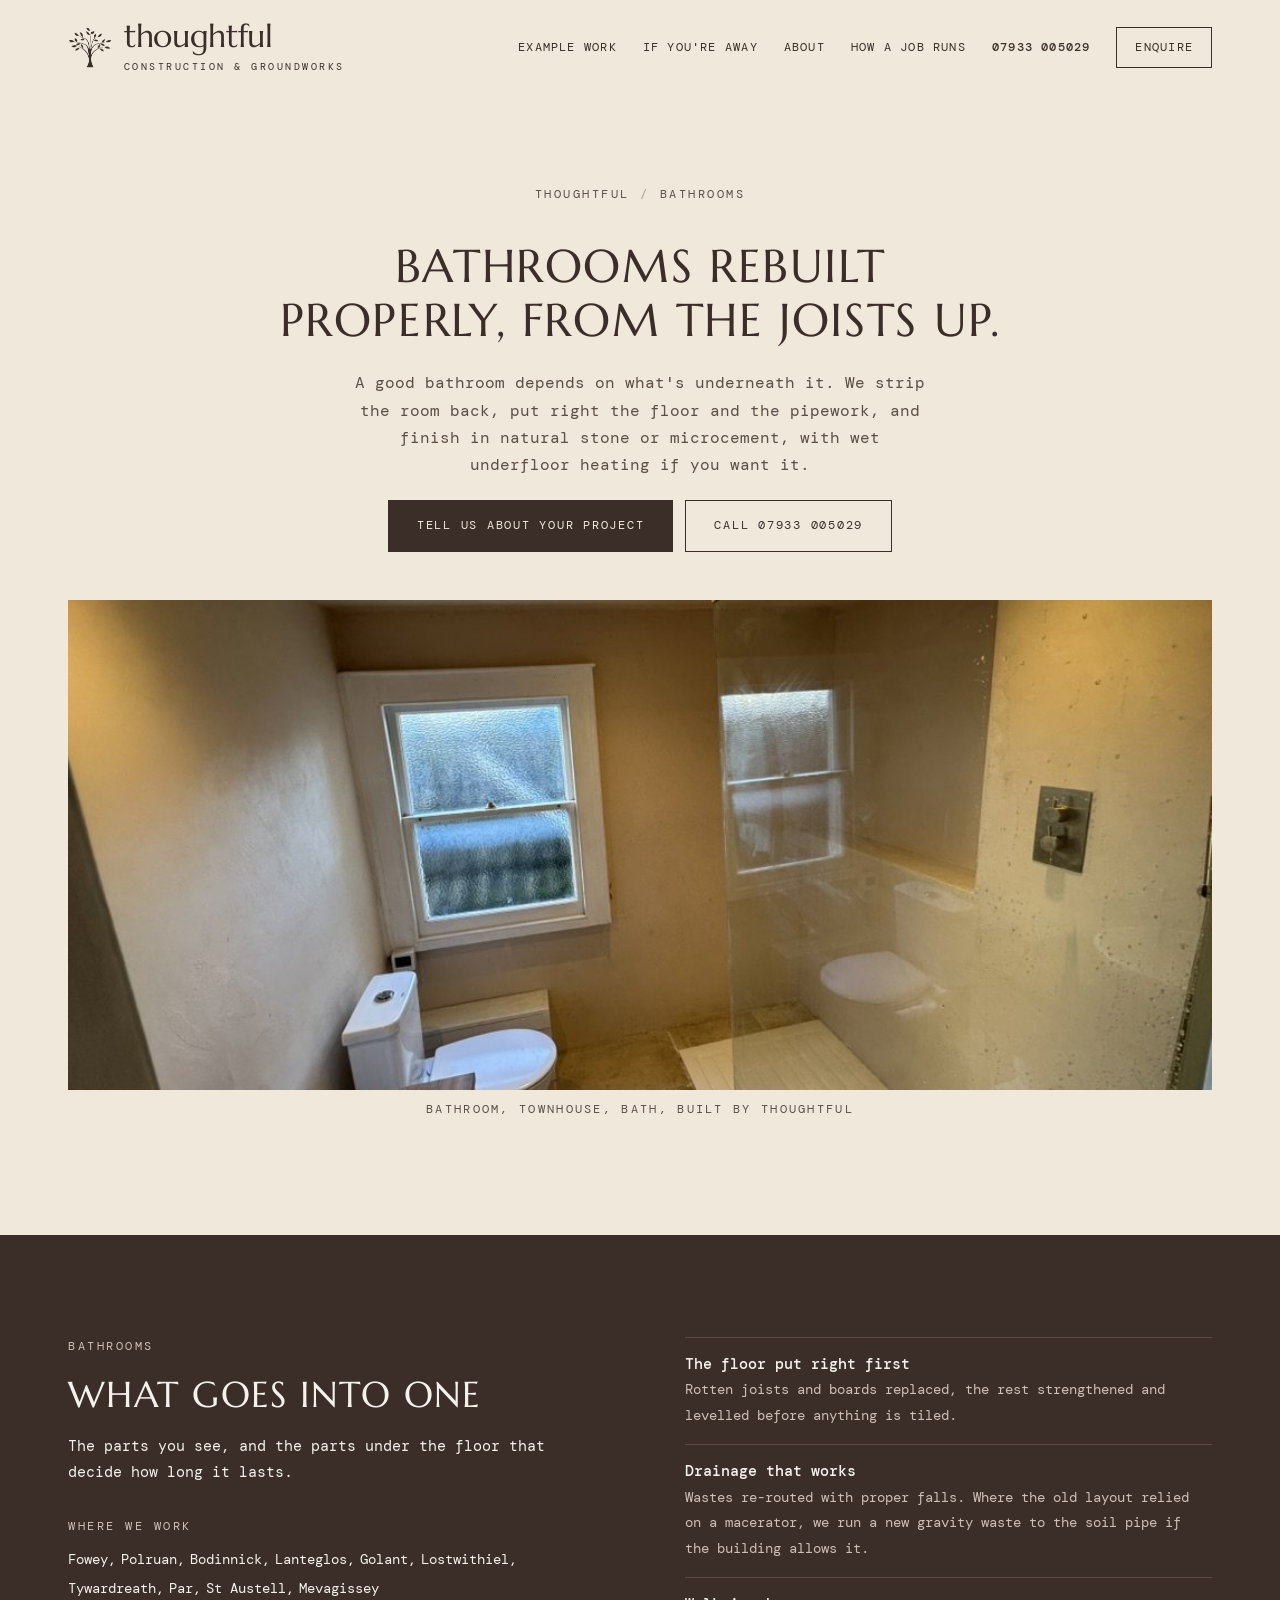
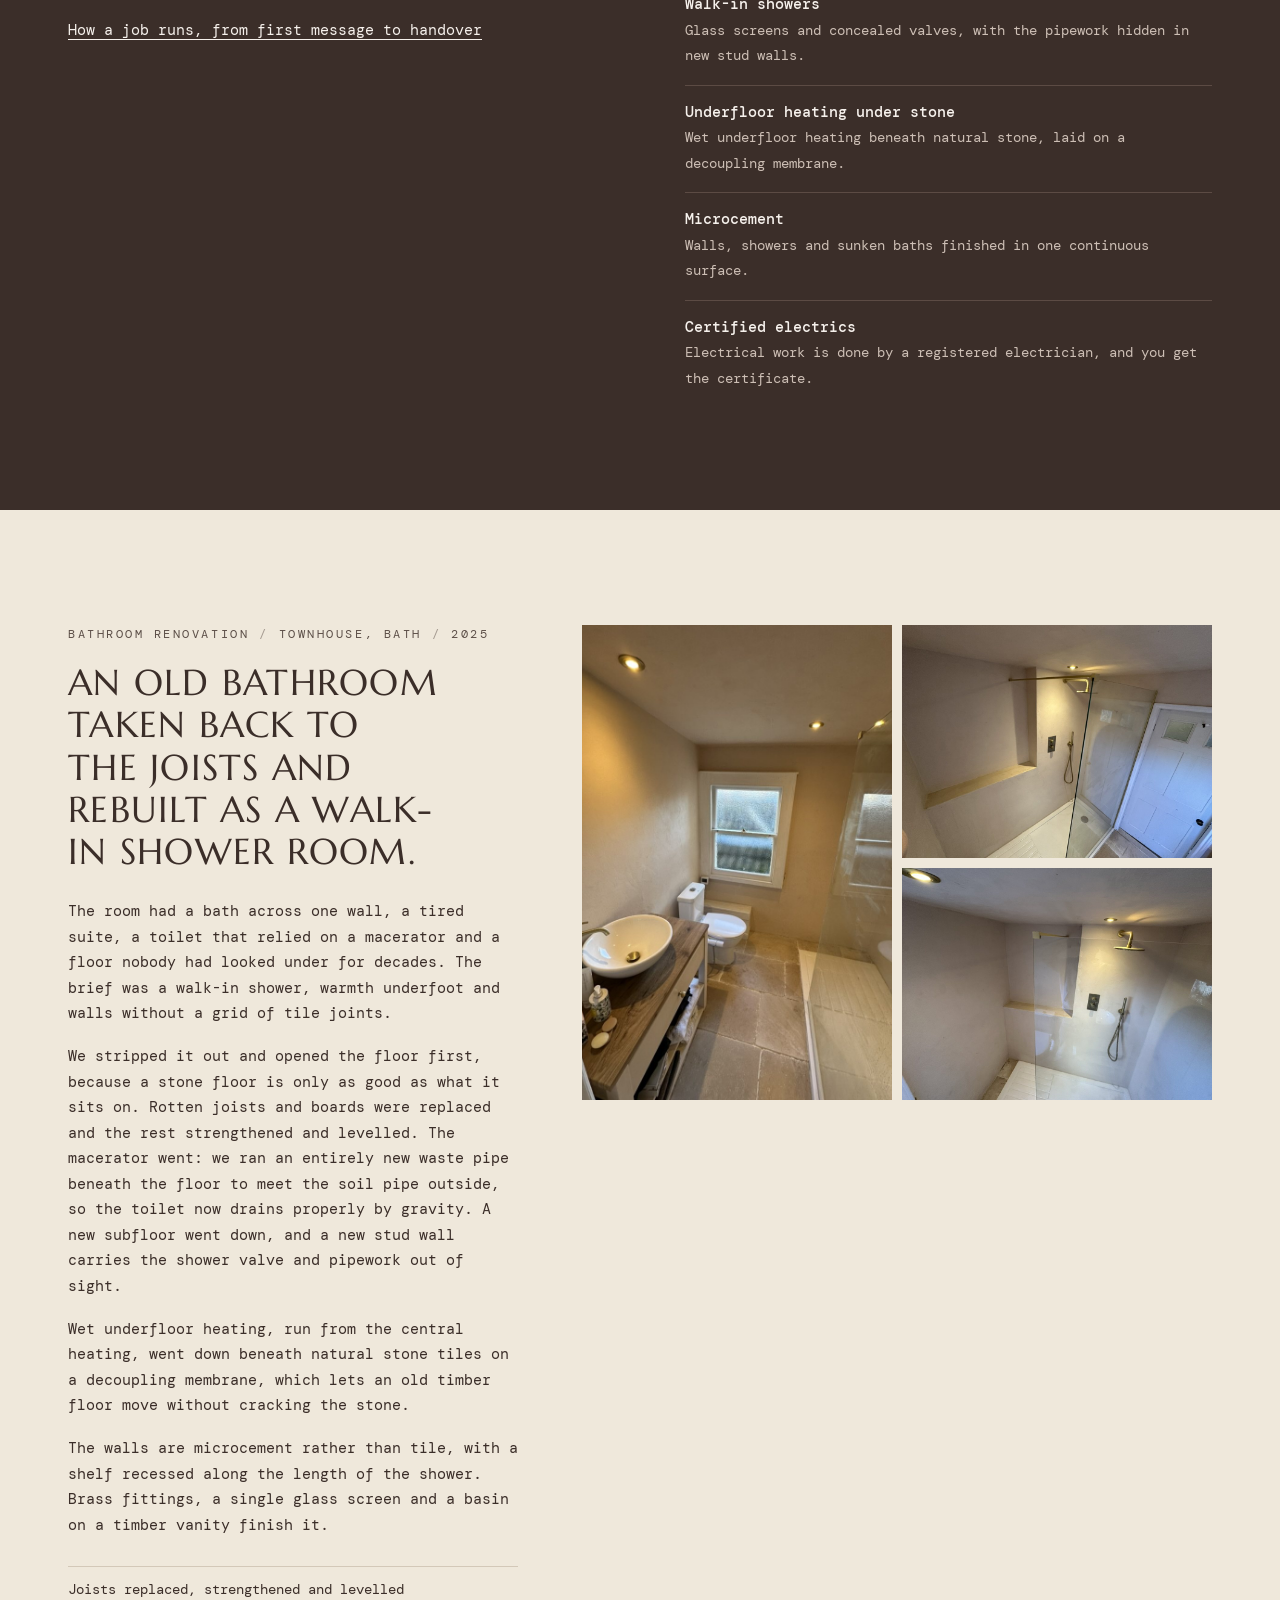
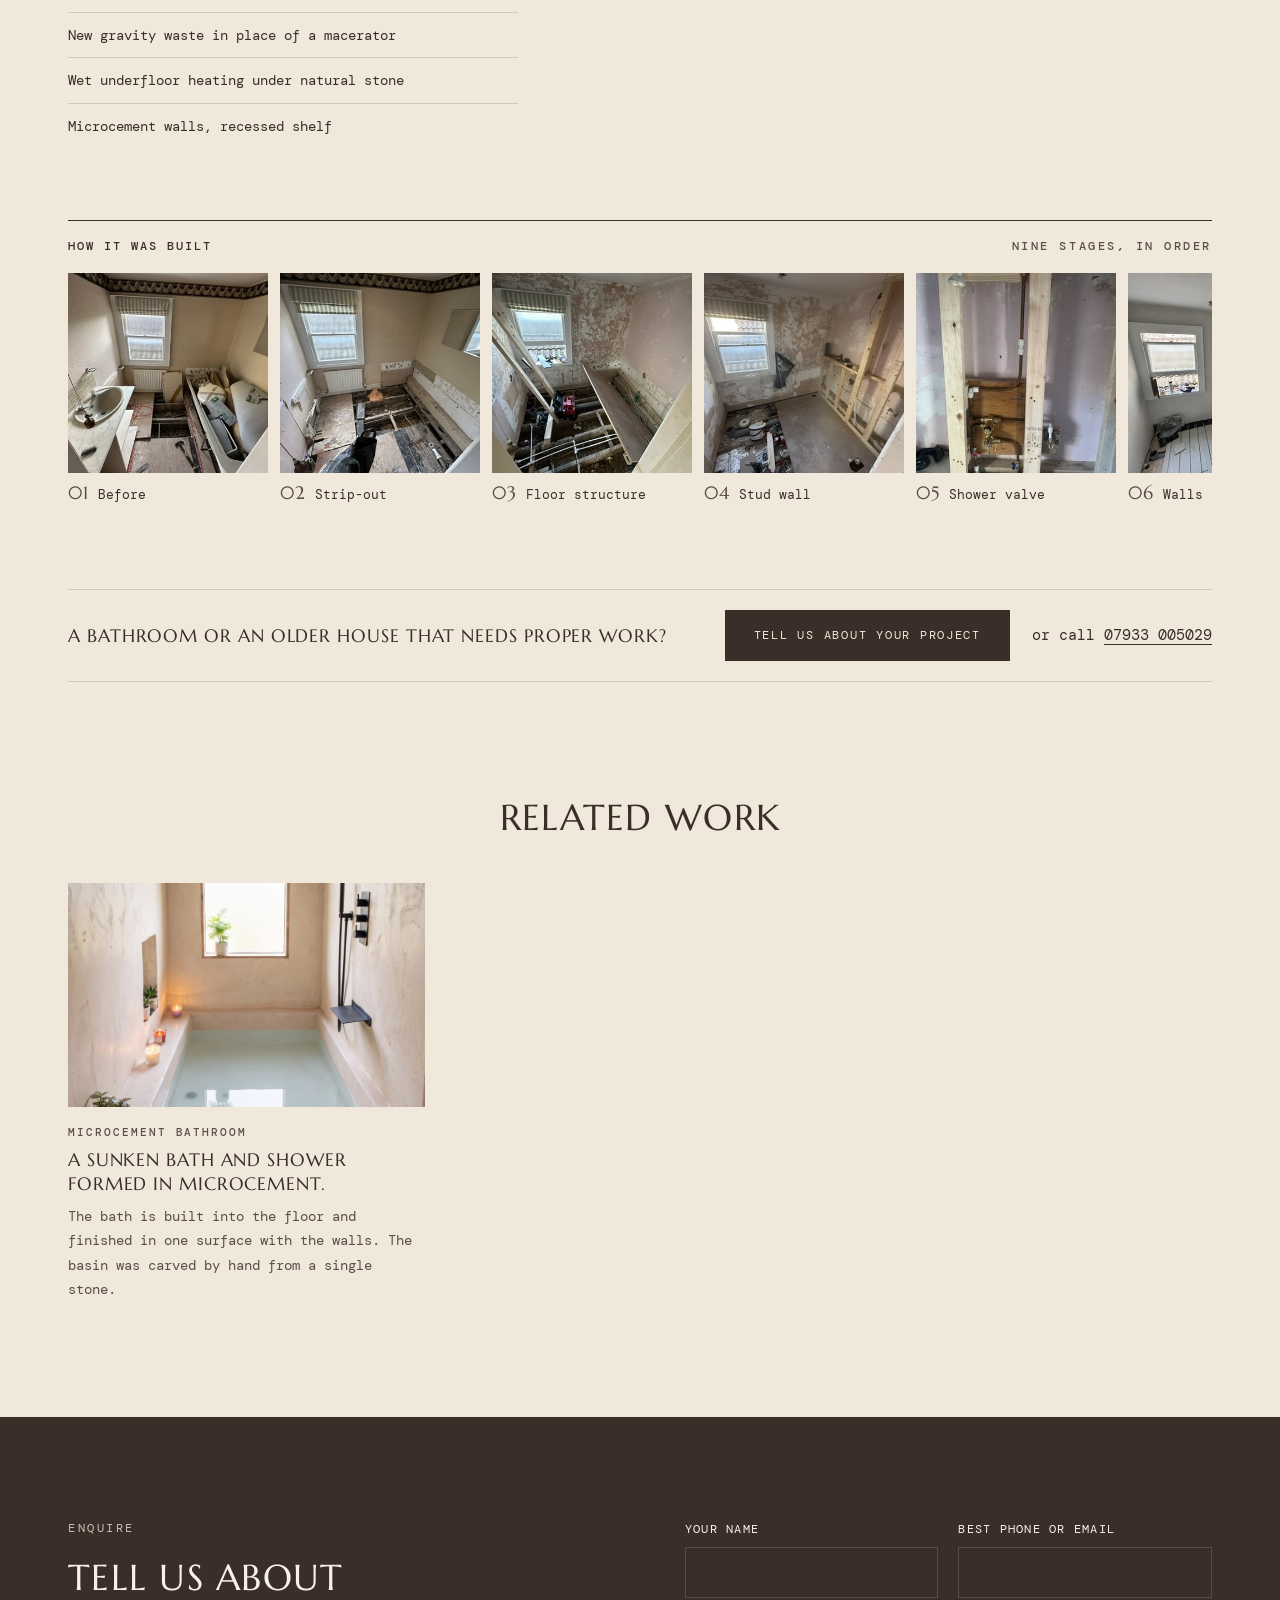
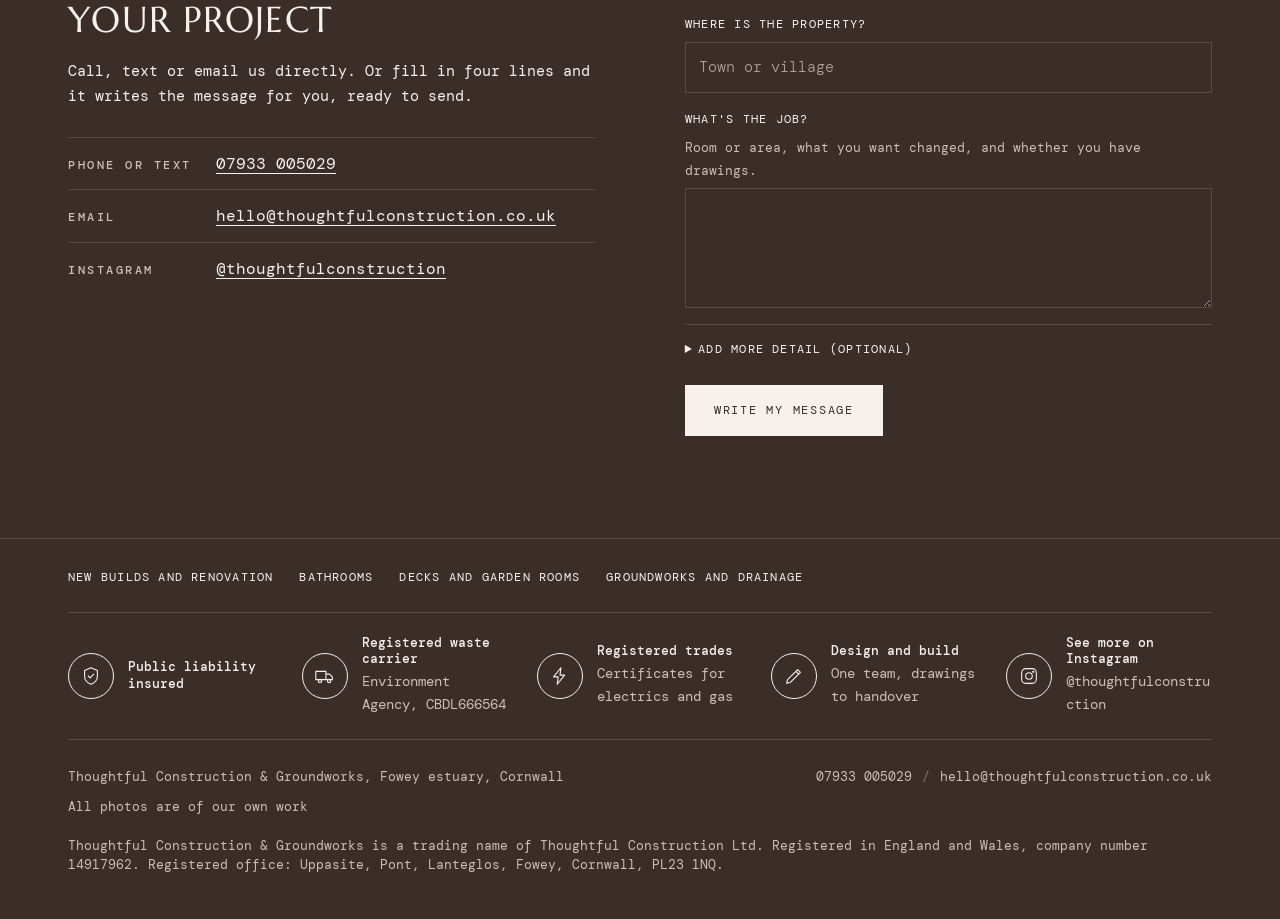
==== bathrooms/index.html @ 452a9dbc "Replace the Treehouse photos that looked half-finished with finished ones Co-Authored-By: Claude Fab" ====
<!doctype html>
<html lang="en-GB">
<head>
<meta charset="utf-8">
<meta name="viewport" content="width=device-width, initial-scale=1">
<title>Bathroom renovation in Fowey and south Cornwall | Thoughtful Construction</title>
<meta name="description" content="Bathrooms rebuilt from the joists up around Fowey: natural stone, microcement, walk-in showers and wet underfloor heating, in older and listed homes.">
<meta property="og:title" content="Bathroom renovation in Fowey and south Cornwall">
<meta property="og:description" content="Bathrooms rebuilt from the joists up around Fowey: natural stone, microcement, walk-in showers and wet underfloor heating, in older and listed homes.">
<meta property="og:image" content="https://thoughtfulconstruction.co.uk/img/bath-22.jpg">
<meta property="og:type" content="website">
<meta property="og:url" content="https://thoughtfulconstruction.co.uk/bathrooms/">
<link rel="canonical" href="https://thoughtfulconstruction.co.uk/bathrooms/">
<link rel="icon" href="/favicon.ico?v=2" sizes="any">
<link rel="icon" type="image/png" href="/favicon.png?v=2">
<link rel="apple-touch-icon" href="/apple-touch-icon.png?v=2">
<link rel="preconnect" href="https://fonts.googleapis.com">
<link rel="preconnect" href="https://fonts.gstatic.com" crossorigin>
<link rel="stylesheet" href="https://fonts.googleapis.com/css2?family=DM+Mono:wght@300;400;500&family=Marcellus&display=swap">
<link rel="stylesheet" href="/style.css">
</head>
<body>
<header class="top">
  <div class="wrap">
    <a class="mark" href="/" aria-label="Thoughtful Construction and Groundworks">
      <span class="tree" aria-hidden="true"></span><span class="rule" aria-hidden="true"></span>
      <span><b>Thoughtful</b><small>Construction &amp; Groundworks</small></span>
    </a>
    <nav aria-label="Sections">
      <a href="/#work">Example work</a><a href="/#away">If you're away</a><a href="/#about">About</a><a href="/#process">How a job runs</a><a class="tel" href="tel:+447933005029">07933 005029</a><a class="go" href="#enquire">Enquire</a>
    </nav>
  </div>
</header>

<main id="top">
<section class="hero">
  <div class="wrap">
    <p class="label crumb"><a href="/">Thoughtful</a><span>Bathrooms</span></p>
    <h1>Bathrooms rebuilt properly, from the joists up.</h1>
    <div class="sub">
      <p class="lede">A good bathroom depends on what's underneath it. We strip the room back, put right the floor and the pipework, and finish in natural stone or microcement, with wet underfloor heating if you want it.</p>
      <div class="actions"><a class="btn" href="#enquire">Tell us about your project</a><a class="btn ghost" href="tel:+447933005029">Call 07933 005029</a></div>
    </div>
    <figure>
      <img src="/img/bath-22.jpg" width="1024" height="768" alt="Finished bathroom in an older townhouse: walk-in shower with glass screen and brass rain head, stone floor, sash window">
      <figcaption>Bathroom, townhouse, Bath, built by Thoughtful</figcaption>
    </figure>
  </div>
</section>

<section class="plain">
  <div class="wrap two">
    <div class="stack">
      <p class="label">Bathrooms</p>
      <h2>What goes into one</h2>
      <p>The parts you see, and the parts under the floor that decide how long it lasts.</p>
      <div class="stack" style="margin-top:14px;gap:.7rem">
        <span class="label">Where we work</span>
        <ul class="places"><li>Fowey</li><li>Polruan</li><li>Bodinnick</li><li>Lanteglos</li><li>Golant</li><li>Lostwithiel</li><li>Tywardreath</li><li>Par</li><li>St Austell</li><li>Mevagissey</li></ul>
      </div>
      <p><a href="/#process">How a job runs, from first message to handover</a></p>
    </div>
    <ul class="ticks">
      <li><b>The floor put right first</b><span>Rotten joists and boards replaced, the rest strengthened and levelled before anything is tiled.</span></li>
      <li><b>Drainage that works</b><span>Wastes re-routed with proper falls. Where the old layout relied on a macerator, we run a new gravity waste to the soil pipe if the building allows it.</span></li>
      <li><b>Walk-in showers</b><span>Glass screens and concealed valves, with the pipework hidden in new stud walls.</span></li>
      <li><b>Underfloor heating under stone</b><span>Wet underfloor heating beneath natural stone, laid on a decoupling membrane.</span></li>
      <li><b>Microcement</b><span>Walls, showers and sunken baths finished in one continuous surface.</span></li>
      <li><b>Certified electrics</b><span>Electrical work is done by a registered electrician, and you get the certificate.</span></li>
    </ul>
  </div>
</section>

<section class="job" id="bathroom">
  <div class="wrap">
    <div class="job-head">
      <div class="stack">
        <div class="meta label"><span>Bathroom renovation</span><span>Townhouse, Bath</span><span>2025</span></div>
        <h2>An old bathroom taken back to the joists and rebuilt as a walk-in shower room.</h2>
        <p>The room had a bath across one wall, a tired suite, a toilet that relied on a macerator and a floor nobody had looked under for decades. The brief was a walk-in shower, warmth underfoot and walls without a grid of tile joints.</p>
        <p>We stripped it out and opened the floor first, because a stone floor is only as good as what it sits on. Rotten joists and boards were replaced and the rest strengthened and levelled. The macerator went: we ran an entirely new waste pipe beneath the floor to meet the soil pipe outside, so the toilet now drains properly by gravity. A new subfloor went down, and a new stud wall carries the shower valve and pipework out of sight.</p>
        <p>Wet underfloor heating, run from the central heating, went down beneath natural stone tiles on a decoupling membrane, which lets an old timber floor move without cracking the stone.</p>
        <p>The walls are microcement rather than tile, with a shelf recessed along the length of the shower. Brass fittings, a single glass screen and a basin on a timber vanity finish it.</p>
        <ul class="facts"><li>Joists replaced, strengthened and levelled</li><li>New gravity waste in place of a macerator</li><li>Wet underfloor heating under natural stone</li><li>Microcement walls, recessed shelf</li></ul>
      </div>
      <div class="shots">
        <figure class="tall"><img loading="lazy" src="/img/bath-17.jpg" width="768" height="1024" alt="Finished bathroom from the door: basin on timber vanity, stone floor, shower beyond"></figure>
        <figure><img loading="lazy" src="/img/bath-24.jpg" width="1024" height="768" alt="Walk-in shower with recessed shelf, glass screen and brass fittings"></figure>
        <figure><img loading="lazy" src="/img/bath-25.jpg" width="1024" height="768" alt="Shower wall with concealed valve, hand shower and rain head"></figure>
      </div>
    </div>
    <div class="seq-title"><h3>How it was built</h3><span class="label">Nine stages, in order</span></div>
    <div class="seq" tabindex="0" aria-label="Bathroom build sequence, scrolls sideways">
      <figure><img loading="lazy" src="/img/bath-01.jpg" width="480" height="360" alt="The bathroom before work, with the old bath and basin"><figcaption><i>01</i>Before</figcaption></figure>
      <figure><img loading="lazy" src="/img/bath-03.jpg" width="480" height="360" alt="Bath removed and floor opened up"><figcaption><i>02</i>Strip-out</figcaption></figure>
      <figure><img loading="lazy" src="/img/bath-04.jpg" width="480" height="360" alt="Floor opened to the joists with pipework exposed"><figcaption><i>03</i>Floor structure</figcaption></figure>
      <figure><img loading="lazy" src="/img/bath-05.jpg" width="480" height="360" alt="New stud wall framed for the shower"><figcaption><i>04</i>Stud wall</figcaption></figure>
      <figure><img loading="lazy" src="/img/bath-07.jpg" width="360" height="480" alt="Concealed shower valve fixed between studs"><figcaption><i>05</i>Shower valve</figcaption></figure>
      <figure><img loading="lazy" src="/img/bath-10.jpg" width="480" height="360" alt="Walls made good and floor prepared"><figcaption><i>06</i>Walls prepared</figcaption></figure>
      <figure><img loading="lazy" src="/img/bath-11.jpg" width="480" height="360" alt="Underfloor heating laid across the floor"><figcaption><i>07</i>Wet underfloor heating</figcaption></figure>
      <figure><img loading="lazy" src="/img/bath-13.jpg" width="360" height="480" alt="Stone tiles being laid on a decoupling membrane"><figcaption><i>08</i>Membrane and stone</figcaption></figure>
      <figure><img loading="lazy" src="/img/bath-15.jpg" width="480" height="360" alt="Stone floor laid"><figcaption><i>09</i>Floor laid</figcaption></figure>
    </div>
    <p class="job-cta"><b>A bathroom or an older house that needs proper work?</b><a class="btn" href="#enquire" data-type="Bathroom">Tell us about your project</a><span>or call <a href="tel:+447933005029">07933 005029</a></span></p>
  </div>
</section>
<section class="small">
  <div class="wrap">
    <h2>Related work</h2>
    <div class="small-grid">
      <article>
        <div class="pair solo"><img loading="lazy" src="/img/tree-35.jpg" width="896" height="1200" alt="Sunken microcement bath in the Treehouse"></div>
        <span class="label">Microcement bathroom</span>
        <h3>A sunken bath and shower formed in microcement.</h3>
        <p>The bath is built into the floor and finished in one surface with the walls. The basin was carved by hand from a single stone.</p>
      </article>
    </div>
  </div>
</section>

<section class="enquire" id="enquire">
  <div class="wrap">
    <div class="two">
      <div class="stack">
        <p class="label">Enquire</p>
        <h2>Tell us about your project</h2>
        <p>Call, text or email us directly. Or fill in four lines and it writes the message for you, ready to send.</p>
        <div class="contact"><div><div class="label">Phone or text</div><span><a href="tel:+447933005029">07933 005029</a></span></div><div><div class="label">Email</div><span><a href="mailto:hello@thoughtfulconstruction.co.uk">hello@thoughtfulconstruction.co.uk</a></span></div><div><div class="label">Instagram</div><span><a href="https://www.instagram.com/thoughtfulconstruction/" rel="noopener">@thoughtfulconstruction</a></span></div></div>
      </div>
      <div>
        <form id="enq" novalidate data-type="Bathroom">
          <label>Your name<input id="f-name" name="name" autocomplete="name" required></label>
          <label>Best phone or email<input id="f-reach" name="reach" autocomplete="email" required></label>
          <label class="full">Where is the property?<input id="f-place" name="place" placeholder="Town or village"></label>
          <label class="full">What's the job?<span class="hint">Room or area, what you want changed, and whether you have drawings.</span><textarea id="f-job" name="job" required></textarea></label>
          <details class="full more" id="f-more"><summary>Add more detail (optional)</summary>
            <div class="grid">
              <label>Kind of work
            <select id="f-type" name="type"><option value="">Choose one</option><option>New build or extension</option><option>Bathroom</option><option>Renovation of several rooms</option><option>Deck or garden room</option><option>Groundworks or drainage</option><option>Kitchen, joinery or furniture</option><option>Something else</option></select></label>
              <label>Rough budget
            <select id="f-budget" name="budget"><option value="">Choose one</option><option>Under £8,000</option><option>£8,000 to £15,000</option><option>£15,000 to £30,000</option><option>£30,000 to £60,000</option><option>Over £60,000</option><option>Not sure yet</option></select></label>
              <label>When would you like it done?<input id="f-when" name="when" placeholder="For example: before Easter"></label>
              <label>Is it listed, or let to guests?
            <select id="f-status" name="status"><option value="">Choose one</option><option>Neither</option><option>Listed building</option><option>Holiday let</option><option>Listed and let</option><option>Not sure</option></select></label>
              <label>Will you be nearby during the work?
            <select id="f-local" name="local"><option value="">Choose one</option><option>Yes, I live there</option><option>Sometimes</option><option>No, someone holds the keys</option></select></label>
              <label class="full">How did you hear about us?<input id="f-source" name="source"></label>
            </div>
          </details>
          <div class="full actions"><button class="btn" type="submit">Write my message</button><span class="err" id="f-err" role="alert" hidden></span></div>
        </form>
        <div class="result" id="result" hidden>
          <span class="label">Your message, ready to send</span>
          <textarea id="f-out" readonly aria-label="Your enquiry message"></textarea>
          <div class="actions"><a class="btn" id="f-mail" href="mailto:hello@thoughtfulconstruction.co.uk">Send by email</a><button class="btn ghost" type="button" id="f-copy">Copy message</button><span id="f-copied" class="label" role="status"></span></div>
          <p id="f-send"></p>
        </div>
      </div>
    </div>
  </div>
</section>
</main>

<footer>
  <div class="wrap"><span class="links"><a href="/new-builds-and-renovation/">New builds and renovation</a><a href="/bathrooms/">Bathrooms</a><a href="/decks-and-garden-rooms/">Decks and garden rooms</a><a href="/groundworks-and-drainage/">Groundworks and drainage</a></span><ul class="seals"><li><i class="ico" aria-hidden="true"><svg viewBox="0 0 24 24"><path d="M12 3l7 3v6c0 4.5-3 7.5-7 9-4-1.5-7-4.5-7-9V6z"/><path d="M9 12l2 2 4-4"/></svg></i><span><b>Public liability insured</b></span></li><li><i class="ico" aria-hidden="true"><svg viewBox="0 0 24 24"><path d="M2 7h11v9H2zM13 10h4l3 3v3h-7"/><circle cx="6.5" cy="17.5" r="1.8"/><circle cx="16.5" cy="17.5" r="1.8"/></svg></i><span><b>Registered waste carrier</b><small>Environment Agency, CBDL666564</small></span></li><li><i class="ico" aria-hidden="true"><svg viewBox="0 0 24 24"><path d="M13 3L5 13h5l-1 8 8-10h-5z"/></svg></i><span><b>Registered trades</b><small>Certificates for electrics and gas</small></span></li><li><i class="ico" aria-hidden="true"><svg viewBox="0 0 24 24"><path d="M4 20l1-4L16 5l3 3L8 19zM14 7l3 3"/></svg></i><span><b>Design and build</b><small>One team, drawings to handover</small></span></li><li><a href="https://www.instagram.com/thoughtfulconstruction/" rel="noopener"><i class="ico" aria-hidden="true"><svg viewBox="0 0 24 24"><rect x="4" y="4" width="16" height="16" rx="4.5"/><circle cx="12" cy="12" r="3.6"/><circle cx="16.6" cy="7.4" r=".6"/></svg></i><span><b>See more on Instagram</b><small>@thoughtfulconstruction</small></span></a></li></ul><span>Thoughtful Construction &amp; Groundworks, Fowey estuary, Cornwall</span><span class="sep"><a href="tel:+447933005029">07933 005029</a><a href="mailto:hello@thoughtfulconstruction.co.uk">hello@thoughtfulconstruction.co.uk</a></span><span>All photos are of our own work</span><span class="legal">Thoughtful Construction &amp; Groundworks is a trading name of Thoughtful Construction Ltd. Registered in England and Wales, company number 14917962. Registered office: Uppasite, Pont, Lanteglos, Fowey, Cornwall, PL23 1NQ.</span></div>
</footer>
<script src="/site.js"></script>
</body>
</html>
---- style.css ----
[hidden]{display:none!important}

/* Calm and centred: a cream page, the logo brown as the one ink, flared capitals for headings, light typewriter text for reading, and the logo tree reused as a pale motif. One light look, no dark variant. */
:root{
  --bg:#EFE8DB;
  --ink:#3B2E29;          /* logo brown */
  --muted:#5C4F48;
  --line:#D3C8B8;
  --panel:#F7F2E9;
  --motif:#F8F3EA;
  --band:#3B2E29;         /* enquiry and footer */
  --on-band:#F6F1EC;
  --on-band-muted:#CDBFB5;
  --band-line:#5C4B44;
  --err:#A3271C;
  --serif:"Marcellus","Times New Roman",Georgia,serif;
  --sans:"DM Mono",ui-monospace,Menlo,Consolas,monospace;
  --gutter:clamp(16px,4vw,48px);
  --max:1240px;
  --tree:url([data-uri]);
}
*{box-sizing:border-box}
html{-webkit-text-size-adjust:100%}
body{background:var(--bg);color:var(--ink);font-family:var(--sans);font-size:17px;line-height:1.55;margin:0}
img{display:block;max-width:100%;height:auto}
a{color:inherit;text-underline-offset:4px;text-decoration-thickness:1px}
a:focus-visible,button:focus-visible,input:focus-visible,select:focus-visible,textarea:focus-visible,summary:focus-visible,.seq:focus-visible{outline:2px solid var(--ink);outline-offset:3px}
h1,h2,h3{font-family:var(--serif);font-weight:400;margin:0;text-wrap:balance}
h1{font-size:clamp(2.1rem,5.2vw,4.4rem);line-height:1.02;letter-spacing:-.025em}
h2{font-size:clamp(1.9rem,3.8vw,3.1rem);line-height:1.04;letter-spacing:-.025em}
h3{font-size:1.45rem;line-height:1.15;letter-spacing:-.015em}
p{margin:0;max-width:62ch}
.wrap{max-width:var(--max);margin-inline:auto;padding-inline:var(--gutter)}
.label{font-family:var(--sans);font-size:.92rem;font-weight:600;line-height:1.4;letter-spacing:0}
.stack{display:flex;flex-direction:column;gap:1.1rem}

/* header */
.top .wrap{display:flex;flex-wrap:wrap;align-items:center;gap:10px 28px;padding-block:20px}
.mark{display:flex;align-items:center;gap:12px;text-decoration:none;margin-right:auto}
.tree{width:44px;height:41px;background:currentColor;flex:none;-webkit-mask:var(--tree) center/contain no-repeat;mask:var(--tree) center/contain no-repeat}
.mark .rule{display:none}
.mark b{font-family:var(--serif);font-weight:400;font-size:1.65rem;line-height:1;display:block}
.mark small{font-size:.74rem;font-weight:500;display:block;margin-top:4px}
.top nav{display:flex;flex-wrap:wrap;align-items:center;gap:6px 26px;font-size:.95rem;font-weight:500}
.top nav a{text-decoration:none;padding-block:6px}
.top nav a:hover{text-decoration:underline}
.top nav a.tel{font-weight:700;white-space:nowrap}
.top nav a.go{border:1px solid currentColor;padding:8px 18px;border-radius:999px}
.top nav a.go:hover{background:var(--ink);color:var(--bg);text-decoration:none}

/* buttons */
.btn{display:inline-block;background:var(--ink);color:var(--bg);font:600 1rem/1.3 var(--sans);padding:15px 26px;border:1px solid var(--ink);text-decoration:none;cursor:pointer;border-radius:999px}
.btn:hover{opacity:.86}
.btn.ghost{background:transparent;color:var(--ink)}
.btn.ghost:hover{background:var(--ink);color:var(--bg);opacity:1}
.actions{display:flex;flex-wrap:wrap;gap:12px;margin-top:8px}

/* hero */
.hero .wrap{padding-block:clamp(36px,7vw,104px) 0}
.hero h1{max-width:20ch}
.hero .crumb{margin-bottom:clamp(18px,3vw,36px)}
.crumb a{text-decoration:none}.crumb a:hover{text-decoration:underline}
.crumb span::before{content:"/";margin:0 10px;opacity:.45}
.hero .rowline{display:grid;grid-template-columns:repeat(3,minmax(0,1fr));gap:8px 32px;margin:clamp(36px,6.5vw,92px) 0 0;padding:16px 0 0;border-top:1px solid var(--ink);list-style:none;font-size:.95rem;font-weight:500}
.hero .sub{display:grid;grid-template-columns:minmax(0,7fr) minmax(0,5fr);gap:20px 48px;align-items:end;margin-top:clamp(36px,6.5vw,92px);padding-top:20px;border-top:1px solid var(--ink)}
.hero .sub .lede{font-size:1.12rem}
.hero .sub .actions{justify-content:flex-end;margin:0}
.hero figure{margin:clamp(28px,4vw,48px) 0 0}
.hero figure img{width:100%;aspect-ratio:21/9;object-fit:cover;object-position:50% 60%;background:var(--panel)}
.hero figure.small img{width:min(100%,560px);aspect-ratio:4/3}
.hero figcaption{margin-top:10px;color:var(--muted);font-weight:500;font-size:.88rem}

/* work index */
section.index{padding-block:clamp(56px,9vw,120px) 0}
.index h2{margin-bottom:14px}
.index ul{margin:0;padding:0;list-style:none}
.index li a{display:grid;grid-template-columns:minmax(0,5fr) minmax(0,3fr) minmax(0,2fr) 132px;gap:6px 24px;align-items:center;padding:18px 0;border-top:1px solid var(--line);text-decoration:none}
.index li:last-child a{border-bottom:1px solid var(--line)}
.index b{font-family:var(--serif);font-weight:400;font-size:clamp(1.5rem,3vw,2.4rem);letter-spacing:-.02em;line-height:1.1}
.index span{font-size:.95rem}
.index img{width:132px;aspect-ratio:4/3;object-fit:cover;background:var(--panel)}
.index a:hover b{text-decoration:underline;text-decoration-thickness:1px;text-underline-offset:6px}

/* plain two-column sections */
section.plain{padding-block:clamp(56px,9vw,120px) 0}
.two{display:grid;grid-template-columns:minmax(0,1fr) minmax(0,1fr);gap:32px clamp(32px,7vw,110px)}
.big{font-family:var(--serif);font-size:clamp(1.4rem,2.5vw,2rem);line-height:1.25;letter-spacing:-.015em;max-width:26ch}
.svc{padding:16px 0 18px;border-top:1px solid var(--line)}
.svc h3{font-family:var(--sans);font-weight:600;font-size:1.02rem;letter-spacing:0;line-height:1.4}
.svc h3 a{text-decoration:none}.svc h3 a:hover{text-decoration:underline}
.svc ul{margin:6px 0 0;padding:0;list-style:none;color:var(--muted);font-size:.95rem}
.svc li{padding:2px 0}
.ticks{margin:0;padding:0;list-style:none}
.ticks li{padding:14px 0 16px;border-top:1px solid var(--line)}
.ticks b{display:block;font-weight:600}
.ticks span{color:var(--muted);font-size:.96rem}
/* Google reviews, copied by hand from the Business Profile */
#reviews h2{margin:1.1rem 0 28px}
.g-box{border:1px solid var(--line);border-radius:12px;background:var(--panel);padding:clamp(16px,2.4vw,28px)}
.g-head{display:flex;align-items:center;gap:14px;flex-wrap:wrap}
.g-mark{width:34px;height:34px;flex:none}
.g-sum{display:flex;flex-direction:column;gap:2px;margin-right:auto;min-width:0}
.g-sum b{font-weight:600;font-size:1.05rem;line-height:1.3}
.g-sum > span{display:flex;align-items:center;gap:8px;flex-wrap:wrap}
.g-score{font-weight:600;font-size:1.25rem;line-height:1}
.g-count{color:var(--muted);font-size:.92rem}
.g-stars{--n:5;display:inline-block;width:5.4em;height:1.08em;flex:none;vertical-align:middle;
  --star:url("data:image/svg+xml,%3Csvg xmlns='http://www.w3.org/2000/svg' viewBox='0 0 24 24'%3E%3Cpath d='M12 17.3l-6.2 3.7 1.6-7L2 9.2l7.2-.6L12 2l2.8 6.6 7.2.6-5.4 4.8 1.6 7z'/%3E%3C/svg%3E");
  background:linear-gradient(90deg,#FBBC04 calc(var(--n)*20%),var(--line) 0);
  -webkit-mask:var(--star) left center/1.08em 1.08em repeat-x;mask:var(--star) left center/1.08em 1.08em repeat-x}
.g-stars[data-stars="4"]{--n:4}.g-stars[data-stars="3"]{--n:3}.g-stars[data-stars="2"]{--n:2}.g-stars[data-stars="1"]{--n:1}
.g-btn{display:inline-block;font:600 .95rem/1.3 var(--sans);padding:10px 18px;border:1px solid var(--line);border-radius:999px;background:var(--bg);color:var(--ink);text-decoration:none;white-space:nowrap}
.g-btn:hover{border-color:var(--ink)}
.g-list{margin:20px 0 0;padding:0;list-style:none;display:grid;grid-template-columns:repeat(auto-fill,minmax(260px,1fr));gap:14px}
.g-card{display:flex;flex-direction:column;gap:10px;min-width:0;padding:18px;border:1px solid var(--line);border-radius:10px;background:var(--bg)}
.g-who{display:grid;grid-template-columns:40px minmax(0,1fr) 20px;gap:0 12px;align-items:center}
.g-av{grid-row:span 2;width:40px;height:40px;border-radius:50%;display:grid;place-items:center;background:var(--ink);color:var(--bg);font-weight:600;font-size:1.05rem}
.g-who b{font-weight:600;line-height:1.3;align-self:end;overflow-wrap:anywhere}
.g-who small{grid-column:2;color:var(--muted);font-size:.86rem;align-self:start}
.g-who .g-mark{grid-column:3;grid-row:1 / span 2;width:20px;height:20px;align-self:start}
.g-card p{margin:0;font-size:.98rem;line-height:1.5}
.g-card a{margin-top:auto;font-size:.9rem;color:var(--muted)}
.g-foot{max-width:none;margin:18px 0 0;color:var(--muted);font-size:.86rem}
.steps{margin:0;padding:0;list-style:none;counter-reset:s}
.steps li{counter-increment:s;display:grid;grid-template-columns:2.8rem minmax(0,1fr);gap:0 10px;padding:14px 0 16px;border-top:1px solid var(--line)}
.steps li::before{content:counter(s);grid-row:span 2;font-family:var(--serif);font-size:1.6rem;line-height:1.1}
.steps b{font-weight:600}
.steps span{grid-column:2;color:var(--muted);font-size:.96rem}
.places{display:flex;flex-wrap:wrap;gap:4px 0;margin:0;padding:0;list-style:none;font-size:.95rem}
.places li:not(:last-child)::after{content:",";margin-right:.35em}

/* project write-ups (service pages) */
section.job{padding-block:clamp(56px,9vw,120px) 0;scroll-margin-top:0}
.job-head{display:grid;grid-template-columns:minmax(0,5fr) minmax(0,7fr);gap:28px clamp(24px,5vw,72px);align-items:start}
.job-head .meta{display:flex;flex-wrap:wrap;gap:2px 0;color:var(--muted)}
.job-head .meta span + span::before{content:"/";margin:0 10px;opacity:.5}
.job-head h2{margin-bottom:8px}
.facts{margin:10px 0 0;padding:0;list-style:none;font-size:.96rem;font-weight:500}
.facts li{padding:10px 0;border-top:1px solid var(--line)}
.shots{display:grid;gap:10px;grid-template-columns:repeat(2,minmax(0,1fr))}
.shots img{width:100%;height:100%;object-fit:cover;aspect-ratio:4/3;background:var(--panel)}
.shots .tall{grid-row:span 2}
.shots .tall img{aspect-ratio:auto}
.shots .wide{grid-column:1/-1}
.shots figure,.seq figure{margin:0;min-width:0}
@media (min-width:861px){.shots{position:sticky;top:20px}}
.seq-title{margin:clamp(40px,6vw,72px) 0 16px;padding-top:16px;border-top:1px solid var(--ink);display:flex;align-items:baseline;justify-content:space-between;gap:6px 16px;flex-wrap:wrap}
.seq-title h3{font-family:var(--sans);font-weight:600;font-size:.95rem;letter-spacing:0}
.seq-title .label{font-weight:500;color:var(--muted)}
.seq{display:grid;grid-auto-flow:column;grid-auto-columns:minmax(200px,1fr);gap:12px;overflow-x:auto;padding-bottom:12px;scrollbar-width:thin;scroll-snap-type:x proximity}
.seq figure{scroll-snap-align:start}
.seq img{width:100%;aspect-ratio:1/1;object-fit:cover;background:var(--panel)}
.seq figcaption{display:flex;gap:10px;align-items:baseline;margin-top:8px;font-size:.92rem;line-height:1.3}
.seq figcaption i{font-family:var(--serif);font-style:normal;font-size:1.15rem;color:var(--muted);flex:none}
.job-cta{max-width:none;margin:clamp(36px,5vw,56px) 0 0;padding:20px 0;border-block:1px solid var(--line);display:flex;flex-wrap:wrap;align-items:center;gap:12px 22px}
.job-cta b{font-family:var(--serif);font-weight:400;font-size:1.45rem;letter-spacing:-.015em;margin-right:auto}

/* smaller work */
section.small{padding-block:clamp(56px,9vw,120px) 0}
.small .wrap > h2{margin-bottom:28px}
.small-grid{display:grid;grid-template-columns:repeat(3,minmax(0,1fr));gap:36px clamp(20px,3vw,36px)}
.small-grid article{display:flex;flex-direction:column;gap:8px;min-width:0}
.small-grid .pair{display:grid;grid-template-columns:repeat(2,minmax(0,1fr));gap:8px;margin-bottom:8px}
.small-grid img{width:100%;aspect-ratio:4/5;object-fit:cover;background:var(--panel)}
.small-grid .pair.wide,.small-grid .pair.solo{grid-template-columns:minmax(0,1fr)}
.small-grid .pair.solo img{aspect-ratio:8/5;object-position:50% 70%}
.small-grid .pair.wide img{aspect-ratio:1400/538}
.small-grid .label{color:var(--muted);font-weight:500;font-size:.88rem}
.small-grid p{color:var(--muted);font-size:.96rem}

/* enquiry and footer share the brown band */
section.enquire{margin-top:clamp(56px,9vw,120px);padding-block:clamp(56px,8vw,104px);background:var(--band);color:var(--on-band);color-scheme:dark;
  --bg:var(--band);--ink:var(--on-band);--muted:var(--on-band-muted);--line:var(--band-line);--err:#F0A097}
form{display:grid;grid-template-columns:repeat(2,minmax(0,1fr));gap:16px 20px}
form .full{grid-column:1/-1}
label{display:flex;flex-direction:column;gap:6px;font-size:.93rem;font-weight:600;min-width:0}
input,select,textarea{font:inherit;font-weight:400;font-size:1rem;color:var(--ink);background:transparent;border:1px solid var(--line);border-radius:4px;padding:12px 13px;width:100%;min-width:0}
input:hover,select:hover,textarea:hover,input:focus,select:focus,textarea:focus{border-color:var(--ink)}
input::placeholder{color:var(--muted);opacity:.8}
textarea{min-height:120px;resize:vertical}
.hint{font-weight:400;color:var(--muted);font-size:.88rem}
.more{border-top:1px solid var(--line);padding-top:14px}
.more summary{cursor:pointer;font-weight:600;font-size:.95rem}
.more .grid{display:grid;grid-template-columns:repeat(2,minmax(0,1fr));gap:16px 20px;margin-top:16px}
.more .grid .full{grid-column:1/-1}
.result{margin-top:22px;border-top:1px solid var(--ink);padding-top:18px;display:flex;flex-direction:column;gap:12px}
.result textarea{min-height:220px;font-size:.95rem;line-height:1.5}
.contact{display:flex;flex-direction:column;margin-top:10px}
.contact > div{display:grid;grid-template-columns:8.5rem minmax(0,1fr);gap:4px 12px;align-items:baseline;padding:12px 0;border-top:1px solid var(--line)}
.contact .label{color:var(--muted);font-weight:500}
.contact span{user-select:all;font-weight:600;font-size:1.05rem;overflow-wrap:anywhere}
.err{color:var(--err);font-size:.92rem;font-weight:500}
footer{padding-block:28px 44px;background:var(--band);color:var(--on-band-muted);font-size:.9rem;border-top:1px solid var(--band-line)}
footer .wrap{display:flex;flex-wrap:wrap;gap:8px 28px;justify-content:space-between}
footer .links{flex-basis:100%;display:flex;flex-wrap:wrap;gap:6px 26px;padding-bottom:16px;color:var(--on-band);font-weight:500}
footer a{text-decoration:none}
footer a:hover{text-decoration:underline}
footer .sep > * + *::before{content:"/";margin:0 10px;opacity:.5}

@media (max-width:860px){
  .top .wrap{padding-block:14px 0}
  .top nav{flex-basis:calc(100% + 2*var(--gutter));margin-inline:calc(-1*var(--gutter));padding:2px var(--gutter) 10px;flex-wrap:nowrap;overflow-x:auto;white-space:nowrap;gap:22px;border-bottom:1px solid var(--line);scrollbar-width:none}
  .top nav::-webkit-scrollbar{display:none}
  .top nav a.go{display:none}
  .hero .rowline,.hero .sub,.two,.job-head,.more .grid,form{grid-template-columns:minmax(0,1fr)}
  .hero .sub .actions{justify-content:flex-start}
  .hero figure:not(.small){margin-inline:calc(-1*var(--gutter))}
  .hero figure:not(.small) img{aspect-ratio:4/3}
  .hero figure:not(.small) figcaption{padding-inline:var(--gutter)}
  .index li a{grid-template-columns:minmax(0,1fr) 96px}
  .index li a b,.index li a span{grid-column:1}
  .index img{width:96px;grid-column:2;grid-row:1/4}
  .small-grid{grid-template-columns:minmax(0,1fr)}
  .small-grid img{aspect-ratio:1/1}
  .small-grid .pair.wide img{aspect-ratio:1400/538}
  .small-grid .pair.solo img{aspect-ratio:4/3}
  .seq{grid-auto-columns:minmax(170px,56vw);margin-right:calc(-1*var(--gutter))}
  .job-cta .btn{width:100%;text-align:center}
  .contact > div{grid-template-columns:minmax(0,1fr)}
}

/* badges and icons */
.sprite{position:absolute}
.ico{flex:none;width:52px;height:52px;border:1.5px solid currentColor;border-radius:50%;display:grid;place-items:center;font-style:normal}
.ico svg{width:26px;height:26px;fill:none;stroke:currentColor;stroke-width:1.5;stroke-linecap:round;stroke-linejoin:round}
.seals{margin:clamp(28px,4vw,48px) 0 0;padding:22px 0;border-block:1px solid var(--line);list-style:none;display:grid;grid-template-columns:repeat(4,minmax(0,1fr));gap:18px 28px}
.seals li{display:flex;align-items:center;gap:14px;min-width:0}
.seals b{display:block;font-weight:600;line-height:1.25}
.seals small{display:block;font-size:.86rem;color:var(--muted);margin-top:2px}
.ticks.icons li{display:grid;grid-template-columns:52px minmax(0,1fr);gap:0 18px;align-items:start;padding-block:16px 18px}
.ticks.icons .ico{grid-row:span 2}
.ticks.icons b{align-self:end}

.aside-img{width:100%;aspect-ratio:4/3;object-fit:cover;object-position:50% 70%;margin-top:14px;background:var(--panel)}
/* intro, services with photographs, gallery */
.intro{display:grid;grid-template-columns:minmax(0,8fr) minmax(0,4fr);gap:24px 48px;align-items:end;margin-bottom:clamp(36px,5vw,64px)}
.intro .big{max-width:34ch}
.intro .actions{justify-content:flex-end;margin:0}
.svcs{display:grid;grid-template-columns:repeat(3,minmax(0,1fr));gap:32px clamp(20px,3vw,36px)}
.svcs .svc{border-top:0;padding:0}
.svc-img{display:block;margin-bottom:16px}
.svc-img img{width:100%;aspect-ratio:3/2;object-fit:cover;background:var(--panel)}
.svcs .svc h3{font-family:var(--serif);font-weight:400;font-size:1.5rem;letter-spacing:-.015em;line-height:1.15;margin-bottom:8px}
.svcs .svc li{padding:7px 0;border-top:1px solid var(--line)}
.plain > .wrap > h2{margin-bottom:28px}
.gallery{display:grid;grid-template-columns:repeat(4,minmax(0,1fr));grid-auto-rows:clamp(170px,21vw,290px);gap:10px}
.gallery img{width:100%;height:100%;object-fit:cover;background:var(--panel)}
.gallery .tall{grid-row:span 2}
.gallery .wide{grid-column:span 2}
.index img{width:176px}
.index li a{grid-template-columns:minmax(0,5fr) minmax(0,3fr) minmax(0,2fr) 176px}
.seals a,.more-link a{display:flex;align-items:center;gap:14px;text-decoration:none;min-width:0}
.seals a:hover b,.more-link a:hover span{text-decoration:underline}
.more-link{max-width:none;margin-top:22px}
footer .seals{grid-template-columns:repeat(auto-fit,minmax(200px,1fr));flex-basis:100%;margin:0 0 18px;border-color:var(--band-line);color:var(--on-band)}
footer .seals small{color:var(--on-band-muted)}
.seals small{overflow-wrap:anywhere}
footer .sep a{white-space:nowrap}
footer .legal{flex-basis:100%;margin-top:10px;font-size:.8rem;line-height:1.5}
@media (max-width:520px){footer .sep{display:flex;flex-direction:column;gap:4px}footer .sep > * + *::before{content:none}}
@media (max-width:1000px){.seals{grid-template-columns:repeat(2,minmax(0,1fr))}}
@media (max-width:860px){
  .intro,.svcs{grid-template-columns:minmax(0,1fr)}
  .intro .actions{justify-content:flex-start}
  .gallery{grid-template-columns:repeat(2,minmax(0,1fr));grid-auto-rows:44vw}
  .index li a{grid-template-columns:minmax(0,1fr) 96px}
  .index img{width:96px}
}
@media (max-width:520px){.seals{grid-template-columns:minmax(0,1fr)}}
@media (prefers-reduced-motion:no-preference){html{scroll-behavior:smooth}}

/* ---------- Theme layer ---------- */
html{color-scheme:light}
body{font-size:15px;font-weight:400;line-height:1.7;overflow-x:clip}
b,strong{font-weight:500}
h1,h2,h3{text-transform:uppercase;letter-spacing:.035em}
h1{font-size:clamp(1.75rem,3.6vw,2.9rem);line-height:1.16}
h2{font-size:clamp(1.5rem,2.8vw,2.25rem);line-height:1.18}
h3{font-size:1.12rem;line-height:1.3;letter-spacing:.05em}
.label{font-size:.72rem;font-weight:400;text-transform:uppercase;letter-spacing:.22em;line-height:1.7}
.big{font-family:var(--sans);font-size:1.02rem;line-height:1.75;letter-spacing:0;max-width:60ch}
.tree{display:block}

/* header */
.mark b{font-size:2rem;text-transform:lowercase;letter-spacing:-.01em}
.mark small{font-size:.6rem;font-weight:400;text-transform:uppercase;letter-spacing:.26em;margin-top:7px}
.top nav{font-size:.76rem;font-weight:400;text-transform:uppercase;letter-spacing:.1em}
.top nav a.tel{font-weight:500}
.top nav a.go{border-radius:0;padding:9px 18px}

/* buttons and line links */
.btn{font:400 .78rem/1.4 var(--sans);text-transform:uppercase;letter-spacing:.14em;border-radius:0;padding:16px 28px}
.line-link{display:inline-flex;align-items:center;gap:14px;font-size:.78rem;font-weight:400;text-transform:uppercase;letter-spacing:.14em;text-decoration:none;margin-top:6px}
.line-link::after{content:"";width:34px;height:1px;background:currentColor;transition:width .3s}
.line-link:hover::after{width:54px}

/* hero, shared */
.hero .wrap{text-align:center;display:flex;flex-direction:column;align-items:center}
.hero h1{max-width:25ch}
.hero .crumb{color:var(--muted)}
.hero .sub{display:flex;flex-direction:column;align-items:center;gap:22px;border-top:0;margin-top:22px;padding-top:0}
.hero .sub .lede{font-size:1rem;max-width:58ch;color:var(--muted)}
.hero .sub .actions{justify-content:center}
.hero figure{width:100%}
.hero figcaption{font-weight:400;font-size:.72rem;text-transform:uppercase;letter-spacing:.2em}
.hero .rowline{display:flex;flex-wrap:wrap;justify-content:center;gap:4px 34px;border-top:0;margin:0;padding:0;font-size:.72rem;font-weight:400;text-transform:uppercase;letter-spacing:.2em;color:var(--muted)}
.seals{width:100%;text-align:left}

/* home hero: the photograph first, header laid over it */
.home .top{position:absolute;inset:0 0 auto 0;z-index:5;color:#F6F1E7}
.home .top nav a.go:hover{background:#F6F1E7;color:#3B2E29}
.home .hero .wrap{max-width:none;padding:0}
.home .hero figure{order:-1;margin:0;position:relative}
.home .hero figure img{aspect-ratio:auto;height:min(88vh,820px);object-position:50% 55%}
.home .hero figure::before{content:"";position:absolute;inset:0;background:linear-gradient(180deg,rgba(35,24,18,.66),rgba(35,24,18,.16) 34%,rgba(35,24,18,.12) 60%,rgba(35,24,18,.5));pointer-events:none}
.home .hero figure .tree{position:absolute;left:50%;bottom:64px;transform:translateX(-50%);width:74px;height:68px;color:#F6F1E7}
.home .hero figcaption{position:absolute;left:0;right:0;bottom:22px;margin:0;color:#F6F1E7;opacity:.85;padding-inline:var(--gutter)}
.home .hero .rowline{order:0;margin-top:clamp(52px,7vw,96px);padding-inline:var(--gutter)}
.home .hero h1{order:1;margin-top:18px;padding-inline:var(--gutter);max-width:calc(25ch + 2*var(--gutter))}
.home .hero .seals{order:2;max-width:var(--max);margin:clamp(44px,6vw,80px) auto 0;width:calc(100% - 2*var(--gutter))}

/* the Treehouse feature: one tall photograph, a smaller one set off against the tree */
section.feature{padding-block:clamp(56px,9vw,120px) 0;overflow:hidden}
.feature .wrap{display:grid;grid-template-columns:minmax(0,1fr) minmax(0,1fr);gap:clamp(20px,4vw,56px)}
.feature .big-img{width:100%;aspect-ratio:4/4.8;object-fit:cover;background:var(--panel)}
.feature .side{position:relative;display:flex;flex-direction:column;justify-content:space-between;gap:36px}
.feature .side > .tree{position:absolute;inset:-4% -14% -8% -6%;width:auto;height:auto;color:var(--motif);z-index:0}
.feature .small-img{position:relative;z-index:1;width:58%;aspect-ratio:4/3.3;object-fit:cover;align-self:flex-end;background:var(--panel)}
.feature .stack{position:relative;z-index:1;max-width:38ch}
.feature .stack p:not(.label){color:var(--muted)}
.feature .label{color:var(--muted)}

/* example work as photograph cards */
.index .wrap{text-align:center}
.index h2{margin-bottom:clamp(24px,3.5vw,44px);color:var(--muted)}
.index ul{display:grid;grid-template-columns:repeat(2,minmax(0,1fr));gap:clamp(16px,3.4vw,48px);max-width:1120px;margin-inline:auto}
.index li a,.index li:last-child a{position:relative;display:flex;flex-direction:column;justify-content:flex-end;align-items:center;gap:4px;aspect-ratio:4/3;padding:0 16px 22px;border:0;overflow:hidden;color:#F6F1E7}
.index li a::before{content:"";position:absolute;inset:0;z-index:1;background:linear-gradient(180deg,rgba(35,24,18,0) 45%,rgba(35,24,18,.8))}
.index img,.index li a img{position:absolute;inset:0;width:100%;height:100%;aspect-ratio:auto;z-index:0;transition:transform .8s}
.index li a:hover img{transform:scale(1.03)}
.index b{position:relative;z-index:2;font-size:clamp(1.15rem,2vw,1.55rem);text-transform:uppercase;letter-spacing:.05em;line-height:1.2}
.index span{position:relative;z-index:2;font-size:.7rem;text-transform:uppercase;letter-spacing:.2em}
.index a:hover b{text-decoration:none}

/* services, gallery, smaller work */
.intro{grid-template-columns:minmax(0,1fr);justify-items:center;text-align:center}
.intro .big{max-width:62ch;color:var(--muted)}
.intro .actions{justify-content:center}
.svcs .svc h3{font-size:1.15rem;letter-spacing:.05em;line-height:1.3}
.svc ul,.svcs .svc li{font-size:.9rem}
.plain > .wrap > h2,.small .wrap > h2{text-align:center;margin-bottom:clamp(24px,3.5vw,44px)}
.small-grid .label{font-size:.68rem;letter-spacing:.18em}
.small-grid p{font-size:.9rem}
.more-link{display:flex;justify-content:center}

/* two-column sections */
.stack > .label{color:var(--muted)}
.ticks b,.steps b,.seals b,.svc h3,.g-sum b{font-weight:500}
.ticks span,.steps span{font-size:.9rem}
.ico{width:46px;height:46px;border-width:1px}
.ico svg{width:22px;height:22px;stroke-width:1.2}
.ticks.icons li{grid-template-columns:46px minmax(0,1fr)}
.steps li::before{font-size:1.5rem}
.places{font-size:.9rem}
#about .stack{position:relative}

/* service pages */
.job-head .meta{font-size:.72rem}
.facts{font-size:.9rem;font-weight:400}
.seq-title h3{font-family:var(--sans);font-weight:500;font-size:.78rem;letter-spacing:.16em}
.seq figcaption{font-size:.84rem}
.job-cta b{font-size:1.15rem;text-transform:uppercase;letter-spacing:.05em}

/* reviews keep a plain face so they read as Google's */
#reviews > .wrap > .label,#reviews > .wrap > h2{text-align:center;max-width:none}
.g-box{border-radius:0;font-family:Arial,Helvetica,sans-serif;font-weight:400;font-size:16px;line-height:1.5}
.g-card{border-radius:0}
.g-btn{font-family:Arial,Helvetica,sans-serif}

/* enquiry and footer */
label{font-size:.78rem;font-weight:400;text-transform:uppercase;letter-spacing:.1em}
input,select,textarea{border-radius:0;font-size:.95rem;font-weight:300;text-transform:none;letter-spacing:0}
.hint{text-transform:none;letter-spacing:0;font-size:.84rem}
.more summary{font-weight:400;font-size:.78rem;text-transform:uppercase;letter-spacing:.1em}
.contact span{font-weight:400;font-size:1rem}
footer{font-size:.82rem}
footer .links{font-size:.76rem;font-weight:400;text-transform:uppercase;letter-spacing:.1em}

@media (max-width:860px){
  .home .top nav{border-bottom:0}
  .home .hero figure{margin-inline:0}
  .home .hero figure img,.home .hero figure:not(.small) img{aspect-ratio:auto;height:min(78vh,640px)}
  .home .hero figure:not(.small) figcaption{padding-inline:var(--gutter)}
  .hero .rowline{flex-direction:column;gap:2px}
  .feature .wrap{grid-template-columns:minmax(0,1fr)}
  .feature .side{gap:28px}
  .index ul{grid-template-columns:minmax(0,1fr)}
  .index li a{grid-template-columns:none}
  .index li a b,.index li a span{grid-column:auto}
  .index img,.index li a img{width:100%;grid-column:auto;grid-row:auto}
}
@media (prefers-reduced-motion:reduce){.index img,.line-link::after{transition:none}}

/* dark bands: the logo brown breaks up the cream so the page is easier on the eye */
section.index,#away,.hero + section.plain{margin-top:clamp(56px,9vw,120px);padding-block:clamp(56px,8vw,104px);background:var(--band);color:var(--on-band);
  --bg:var(--band);--ink:var(--on-band);--muted:var(--on-band-muted);--line:var(--band-line);--panel:#2F2420}
.index h2{color:var(--on-band-muted)}
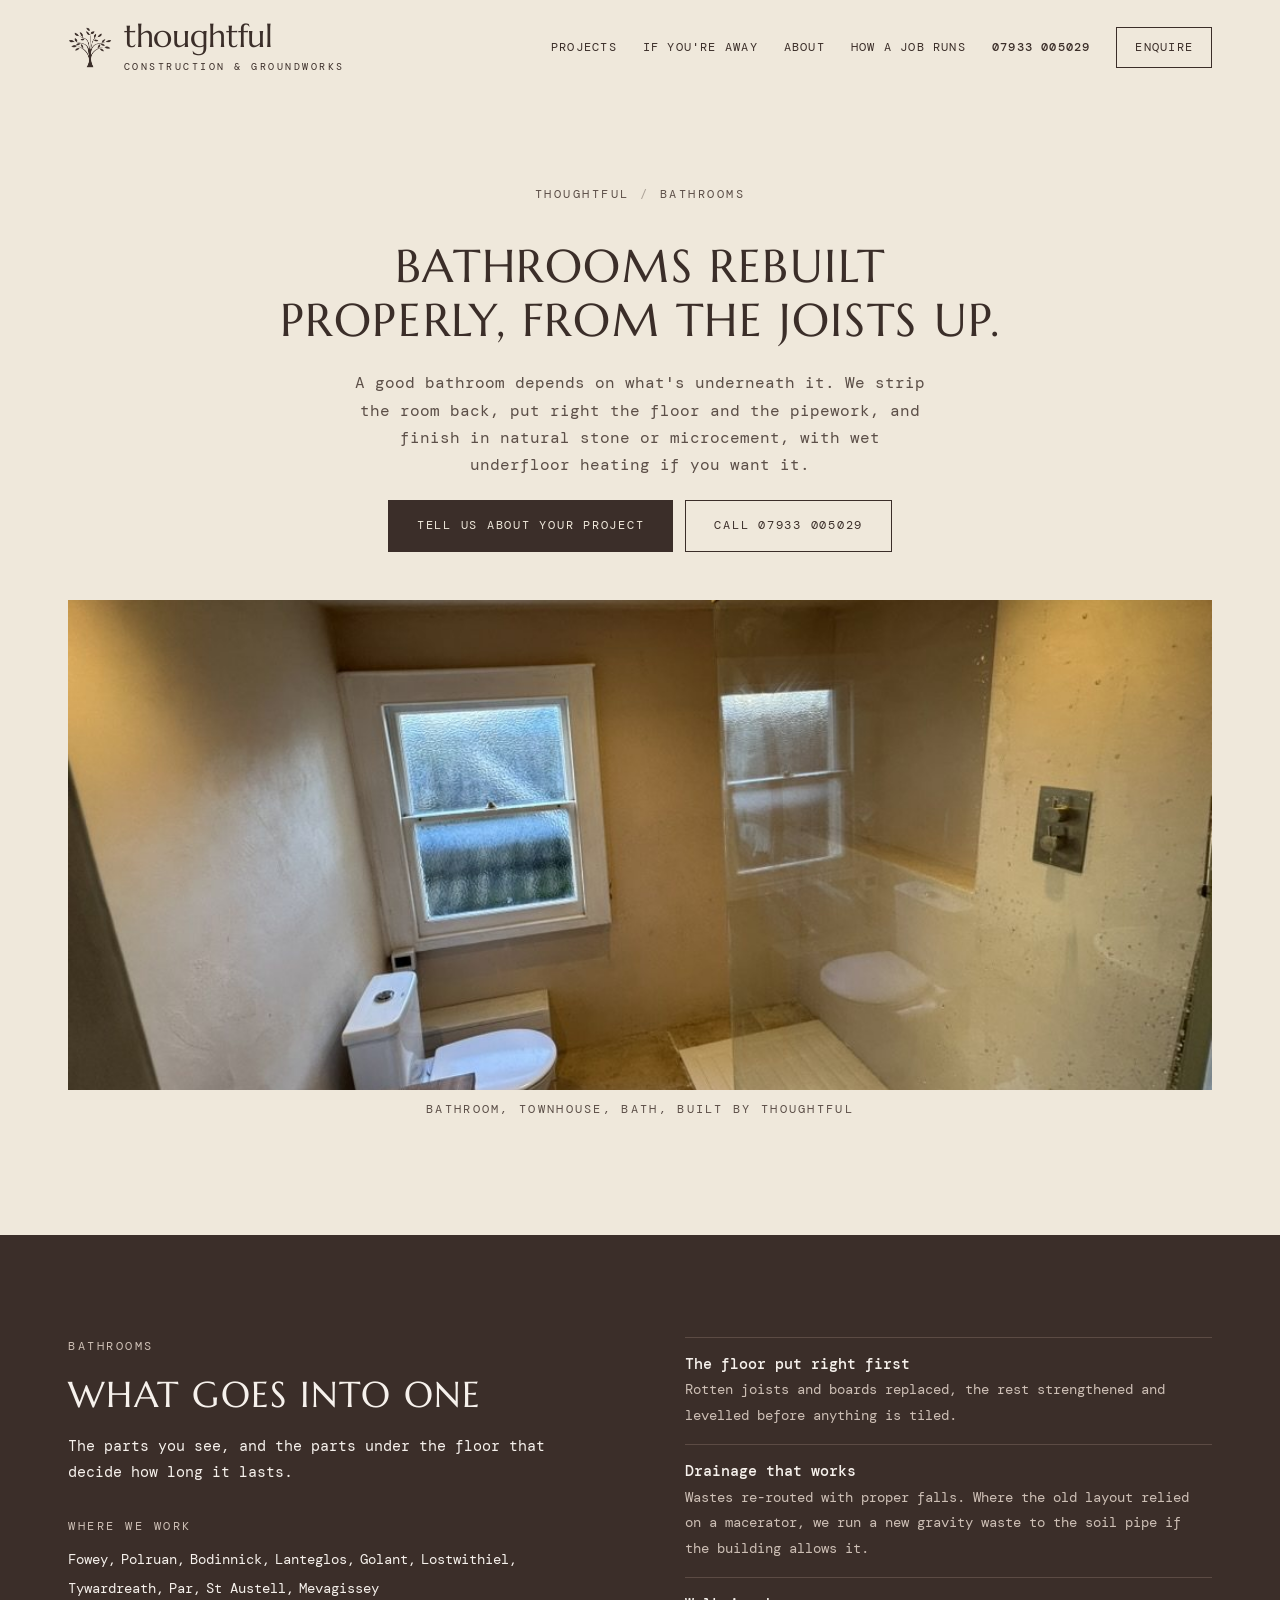
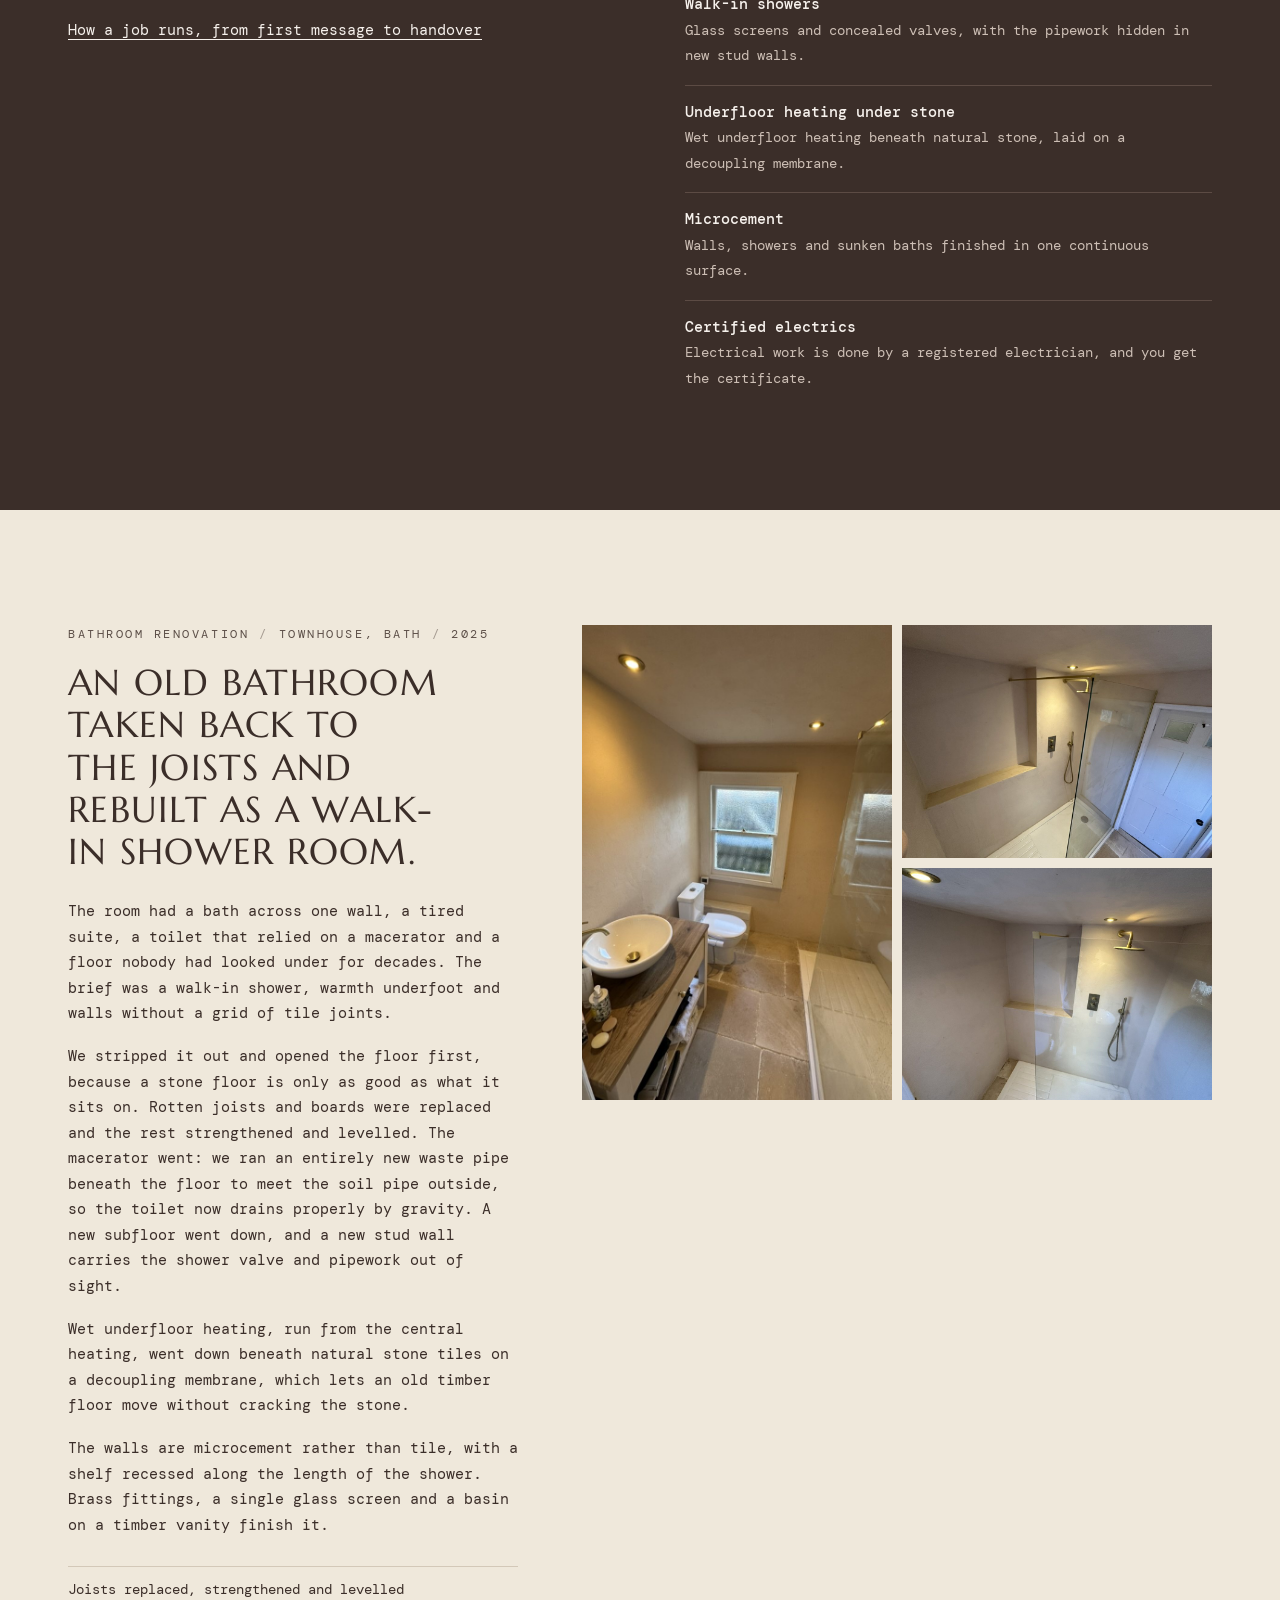
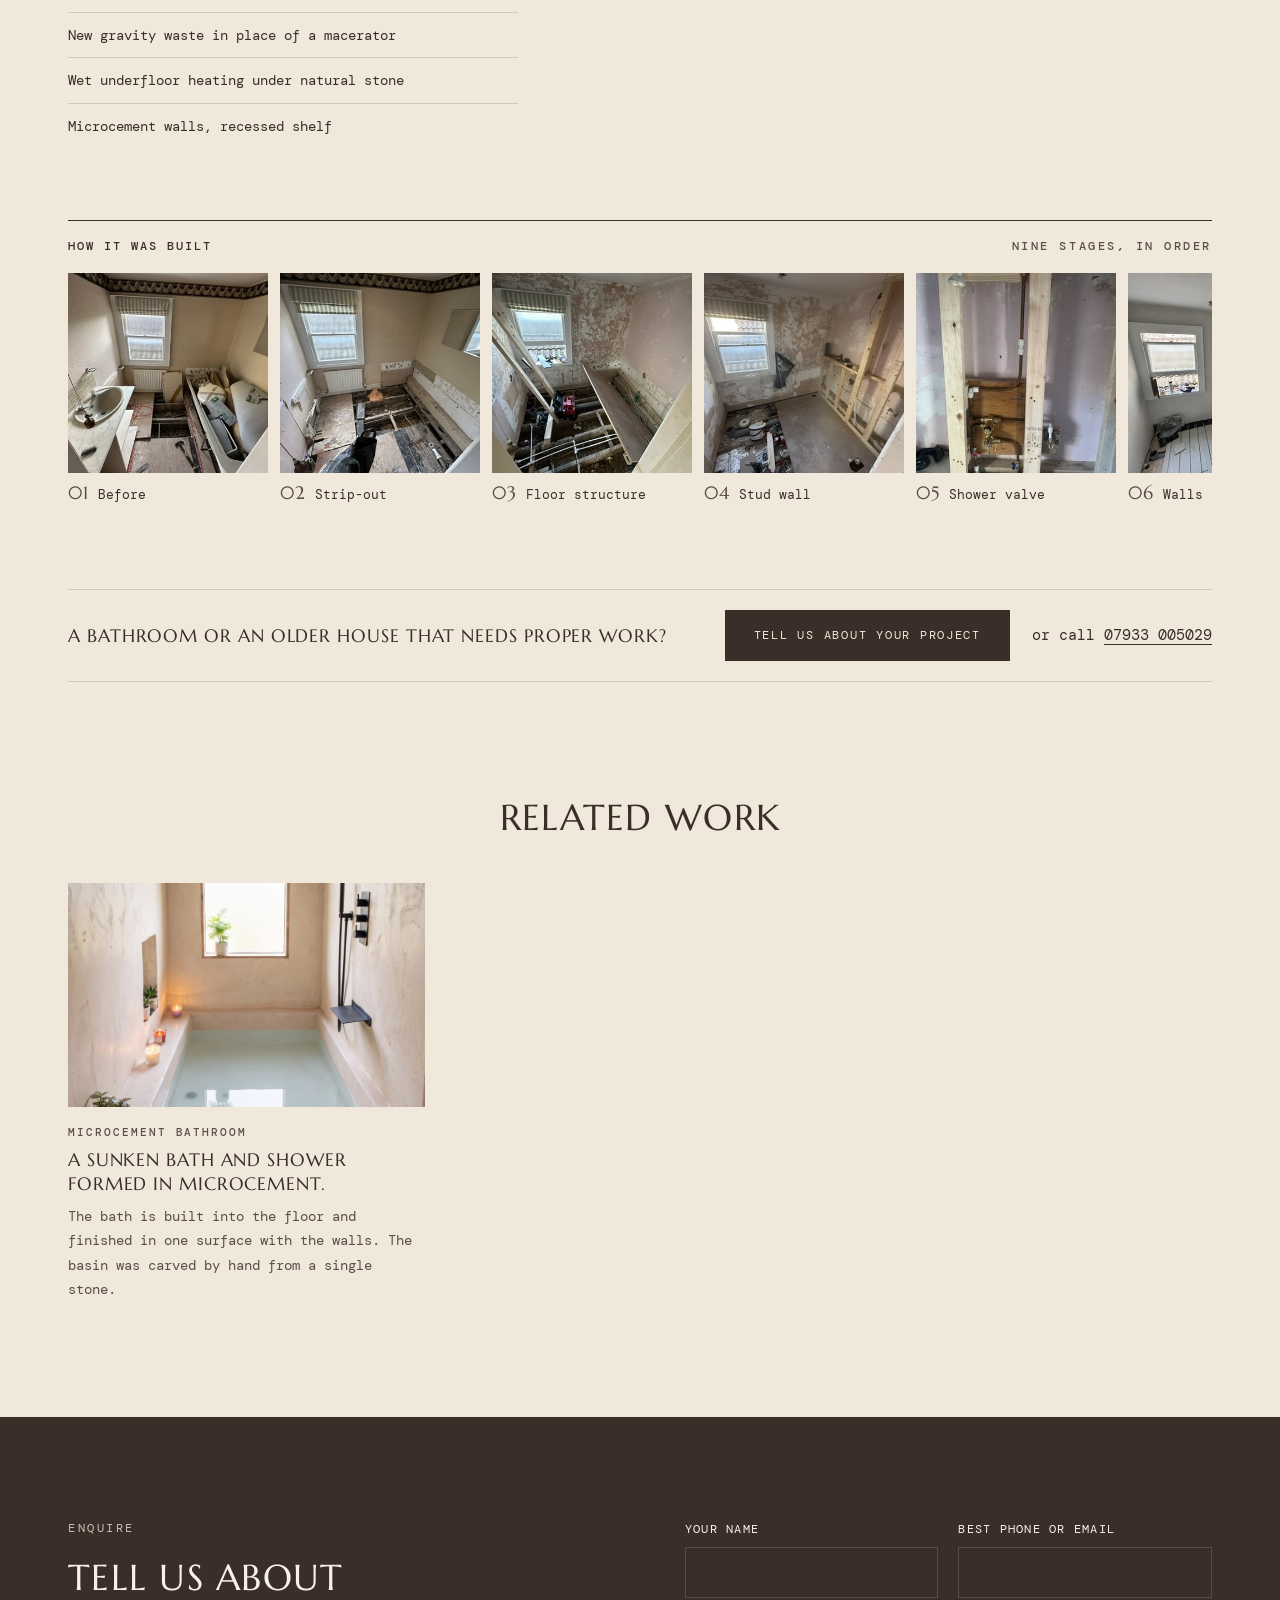
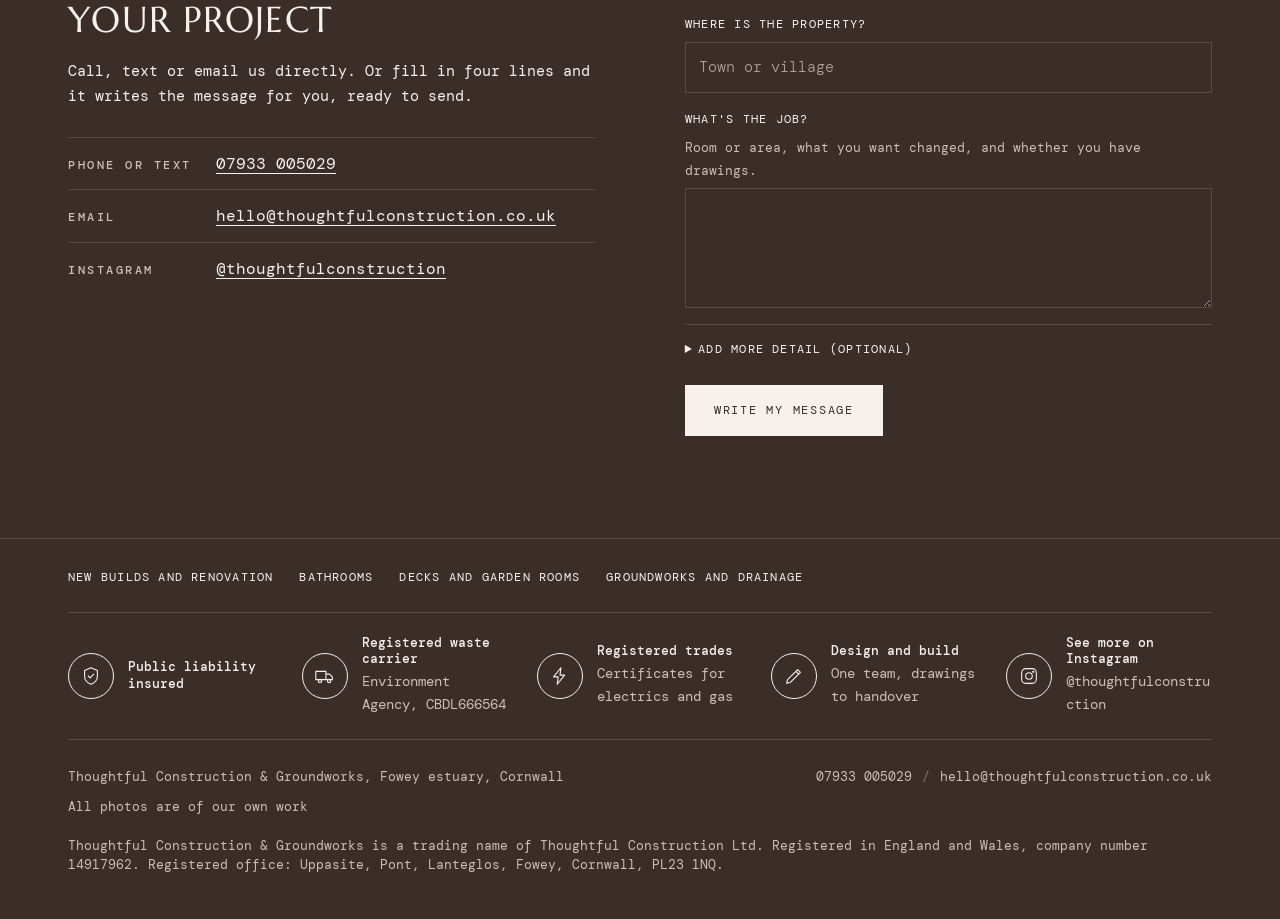
==== commit ca1bf3f4: "Rename Example work to Projects we've worked on, and Projects in the menu Co-Authored-By: Claude Opu" ====
--- a/bathrooms/index.html
+++ b/bathrooms/index.html
@@ -27,7 +27,7 @@
       <span><b>Thoughtful</b><small>Construction &amp; Groundworks</small></span>
     </a>
     <nav aria-label="Sections">
-      <a href="/#work">Example work</a><a href="/#away">If you're away</a><a href="/#about">About</a><a href="/#process">How a job runs</a><a class="tel" href="tel:+447933005029">07933 005029</a><a class="go" href="#enquire">Enquire</a>
+      <a href="/#work">Projects</a><a href="/#away">If you're away</a><a href="/#about">About</a><a href="/#process">How a job runs</a><a class="tel" href="tel:+447933005029">07933 005029</a><a class="go" href="#enquire">Enquire</a>
     </nav>
   </div>
 </header>
--- a/style.css
+++ b/style.css
@@ -324,8 +324,8 @@
 .feature .wrap{display:grid;grid-template-columns:minmax(0,1fr) minmax(0,1fr);gap:clamp(20px,4vw,56px)}
 .feature .big-img{width:100%;aspect-ratio:4/4.8;object-fit:cover;background:var(--panel)}
 .feature .side{position:relative;display:flex;flex-direction:column;justify-content:space-between;gap:36px}
-.feature .side > .tree{position:absolute;inset:-4% -14% -8% -6%;width:auto;height:auto;color:var(--motif);z-index:0}
-.feature .small-img{position:relative;z-index:1;width:58%;aspect-ratio:4/3.3;object-fit:cover;align-self:flex-end;background:var(--panel)}
+.feature .side > .tree{position:absolute;inset:-6% -22% -10% 30%;width:auto;height:auto;color:var(--motif);z-index:0}
+.feature .small-img{position:relative;z-index:1;width:82%;aspect-ratio:4/3;object-fit:cover;object-position:50% 60%;align-self:flex-start;margin-top:clamp(28px,5vw,72px);background:var(--panel)}
 .feature .stack{position:relative;z-index:1;max-width:38ch}
 .feature .stack p:not(.label){color:var(--muted)}
 .feature .label{color:var(--muted)}
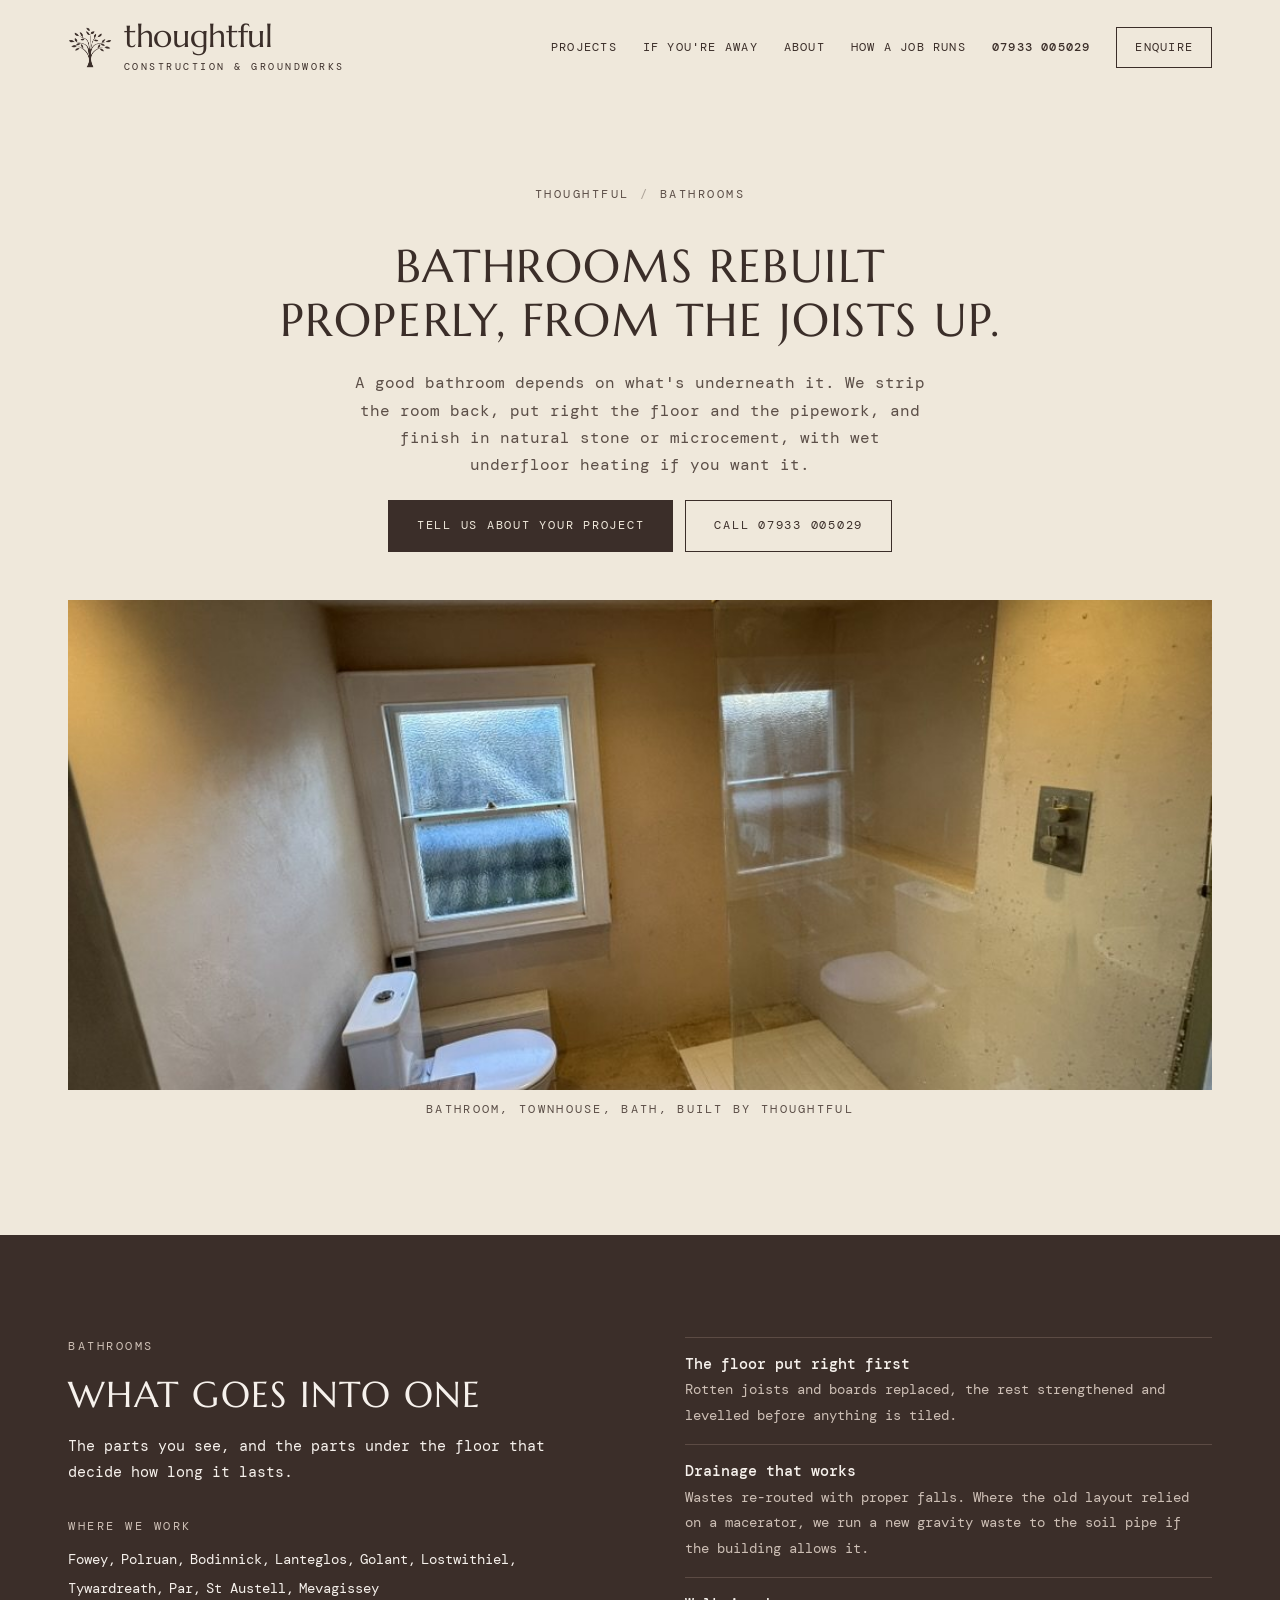
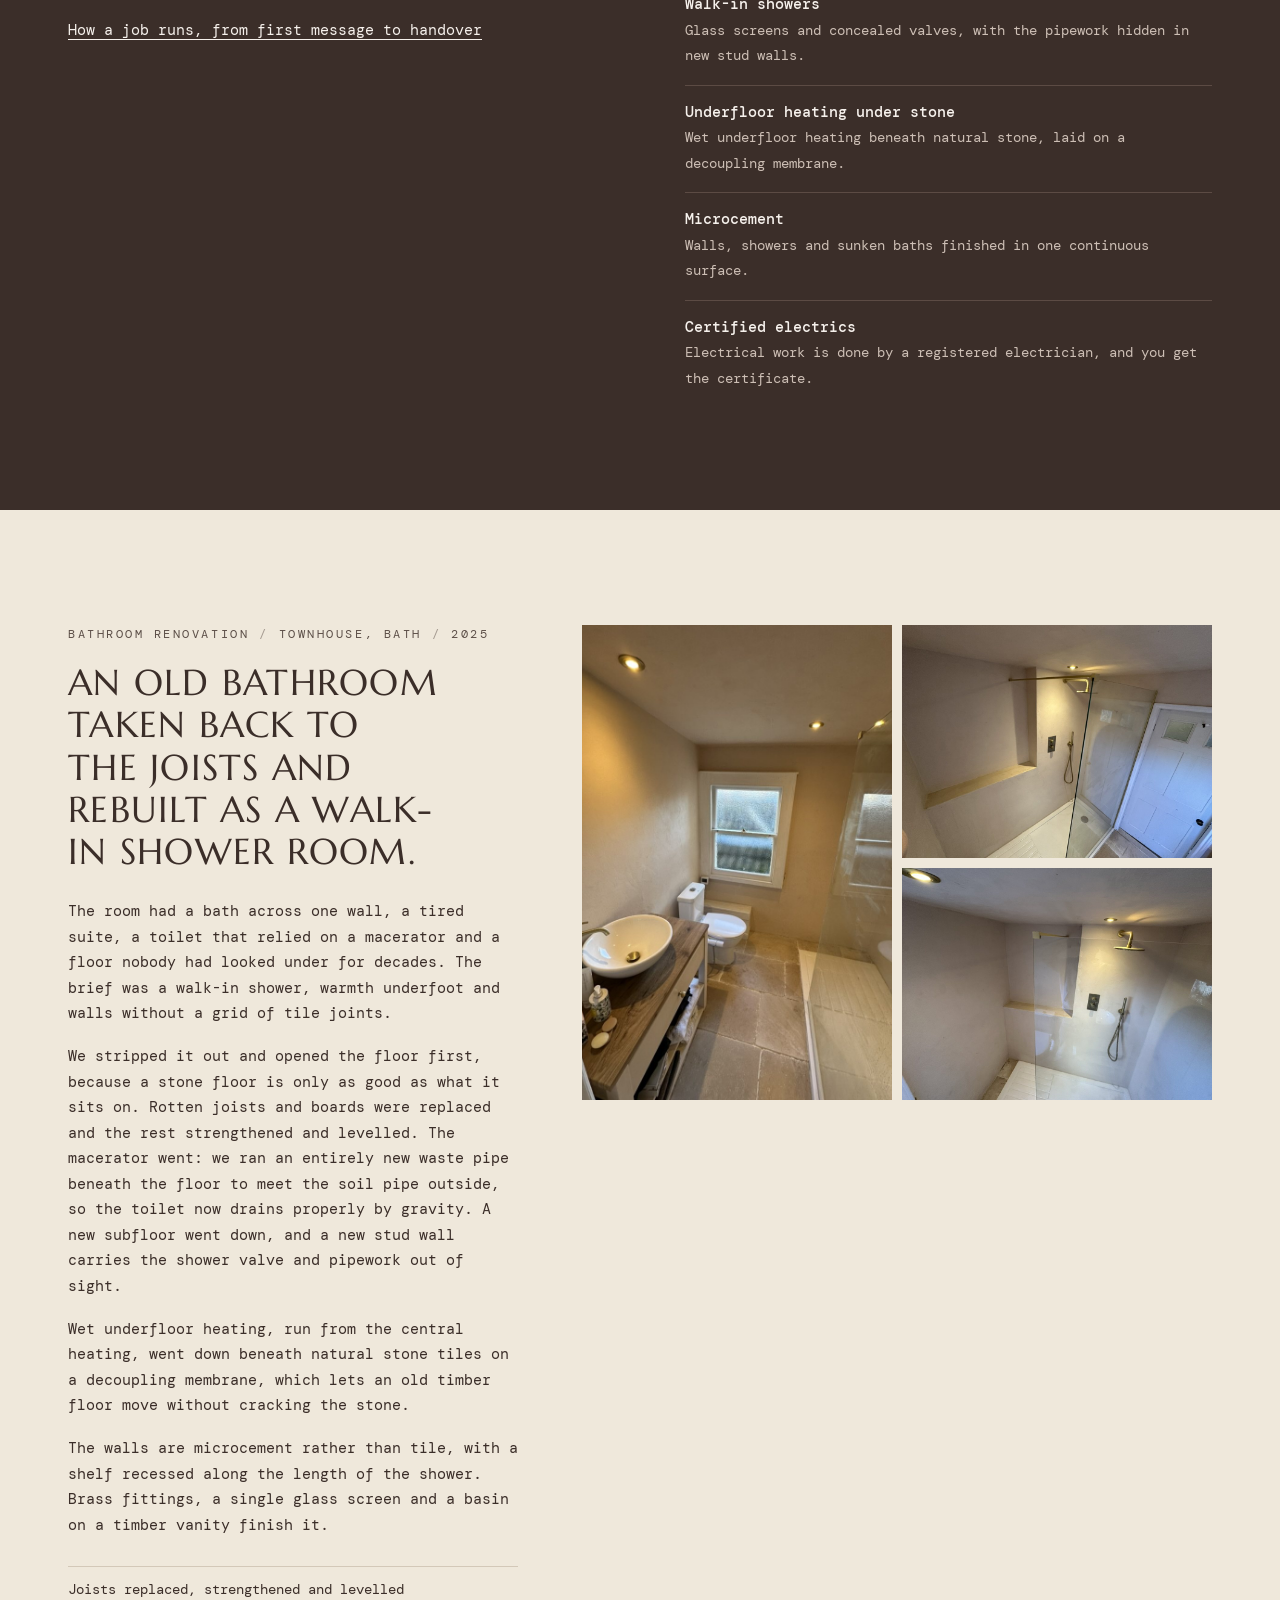
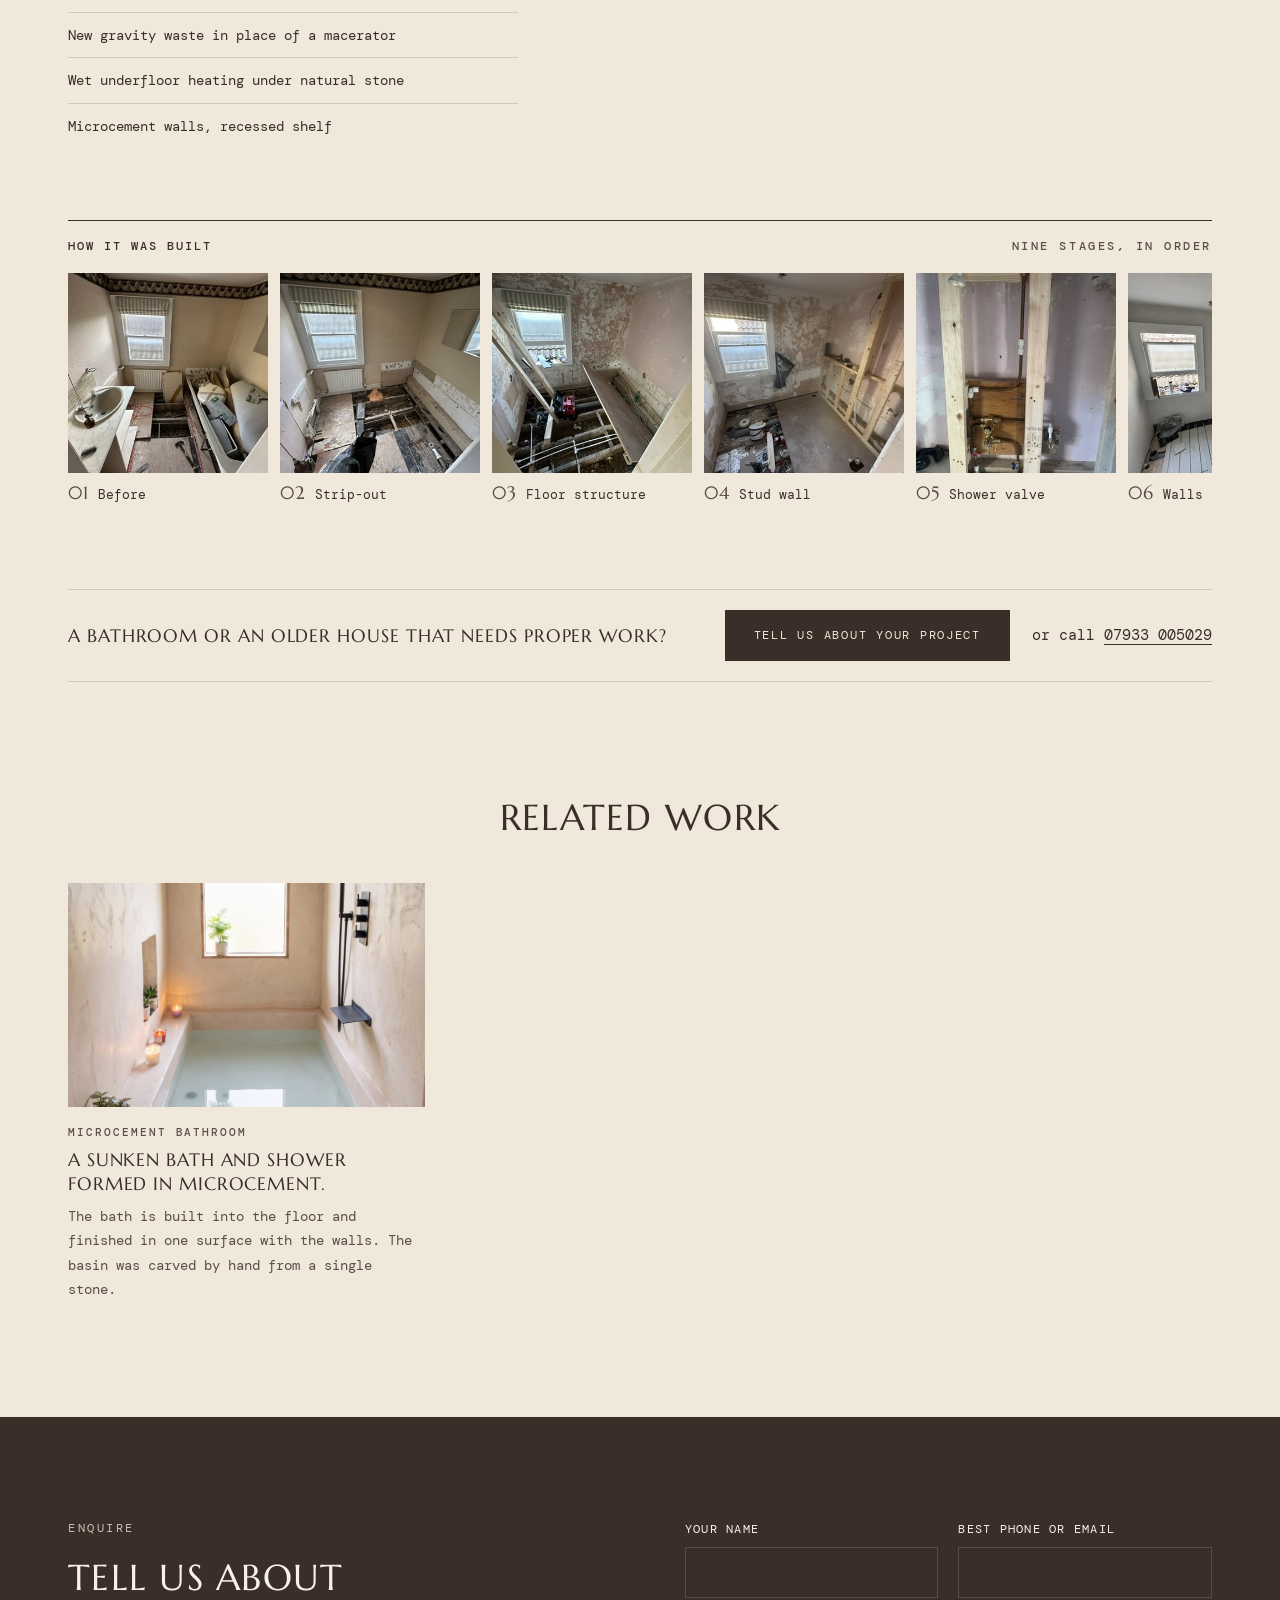
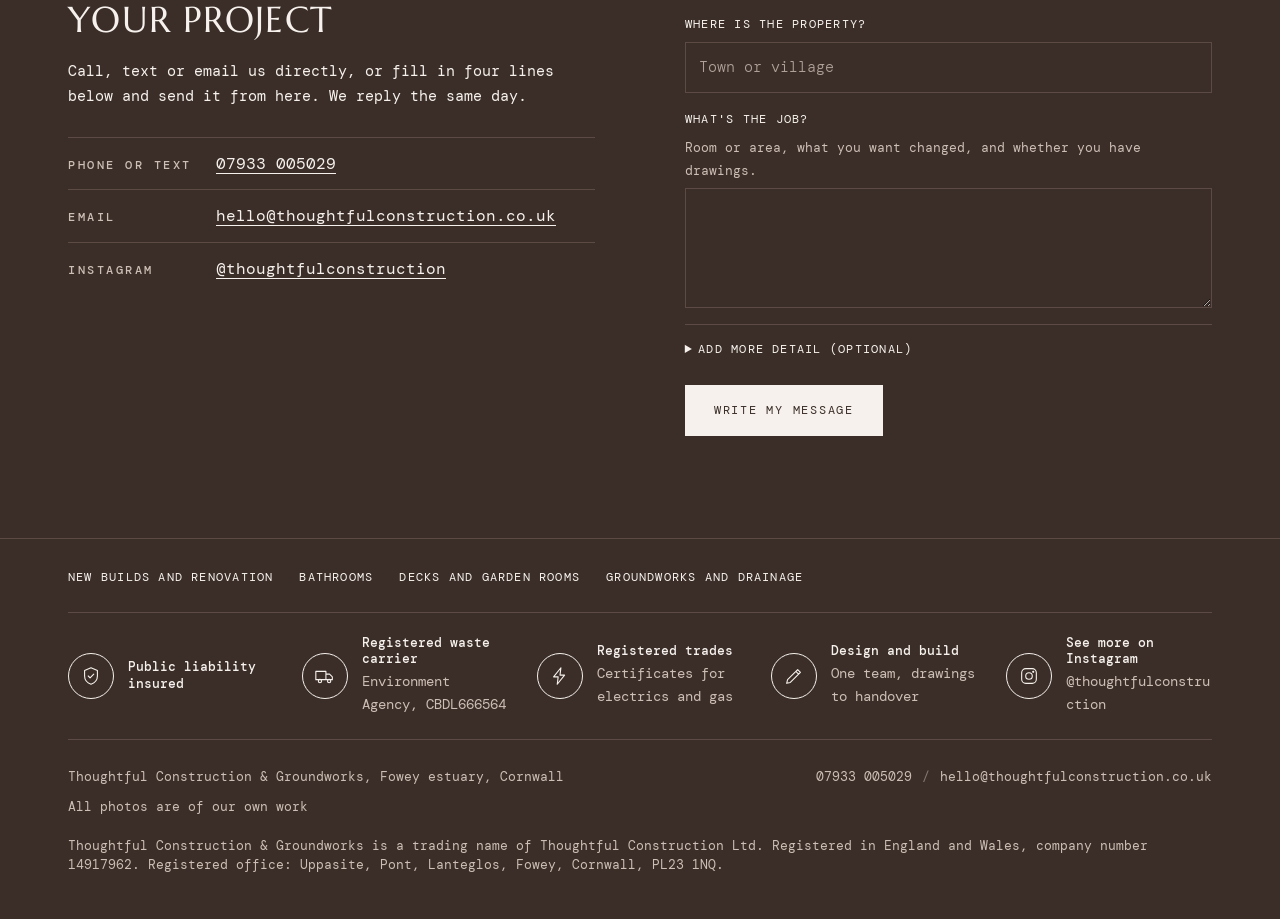
==== commit 380982fc: "Send enquiries straight from the form via Web3Forms, falling back to the written message Co-Authored" ====
--- a/bathrooms/index.html
+++ b/bathrooms/index.html
@@ -11,9 +11,9 @@
 <meta property="og:type" content="website">
 <meta property="og:url" content="https://thoughtfulconstruction.co.uk/bathrooms/">
 <link rel="canonical" href="https://thoughtfulconstruction.co.uk/bathrooms/">
-<link rel="icon" href="/favicon.ico?v=2" sizes="any">
-<link rel="icon" type="image/png" href="/favicon.png?v=2">
-<link rel="apple-touch-icon" href="/apple-touch-icon.png?v=2">
+<link rel="icon" href="/favicon.ico?v=3" sizes="any">
+<link rel="icon" type="image/png" href="/favicon.png?v=3">
+<link rel="apple-touch-icon" href="/apple-touch-icon.png?v=3">
 <link rel="preconnect" href="https://fonts.googleapis.com">
 <link rel="preconnect" href="https://fonts.gstatic.com" crossorigin>
 <link rel="stylesheet" href="https://fonts.googleapis.com/css2?family=DM+Mono:wght@300;400;500&family=Marcellus&display=swap">
@@ -124,7 +124,7 @@
       <div class="stack">
         <p class="label">Enquire</p>
         <h2>Tell us about your project</h2>
-        <p>Call, text or email us directly. Or fill in four lines and it writes the message for you, ready to send.</p>
+        <p>Call, text or email us directly, or fill in four lines below and send it from here. We reply the same day.</p>
         <div class="contact"><div><div class="label">Phone or text</div><span><a href="tel:+447933005029">07933 005029</a></span></div><div><div class="label">Email</div><span><a href="mailto:hello@thoughtfulconstruction.co.uk">hello@thoughtfulconstruction.co.uk</a></span></div><div><div class="label">Instagram</div><span><a href="https://www.instagram.com/thoughtfulconstruction/" rel="noopener">@thoughtfulconstruction</a></span></div></div>
       </div>
       <div>
@@ -147,8 +147,13 @@
               <label class="full">How did you hear about us?<input id="f-source" name="source"></label>
             </div>
           </details>
-          <div class="full actions"><button class="btn" type="submit">Write my message</button><span class="err" id="f-err" role="alert" hidden></span></div>
+          <input type="checkbox" name="botcheck" class="hp" tabindex="-1" autocomplete="off" aria-hidden="true">
+          <div class="full actions"><button class="btn" type="submit" id="f-go">Send enquiry</button><span class="err" id="f-err" role="alert" hidden></span></div>
         </form>
+        <div class="result" id="f-done" hidden role="status">
+          <span class="label">Sent</span>
+          <p><b>Thank you, we have your message.</b> We reply the same day, by phone or email. If it's urgent, call or text 07933 005029.</p>
+        </div>
         <div class="result" id="result" hidden>
           <span class="label">Your message, ready to send</span>
           <textarea id="f-out" readonly aria-label="Your enquiry message"></textarea>
--- a/style.css
+++ b/style.css
@@ -405,3 +405,5 @@
 section.index,#away,.hero + section.plain{margin-top:clamp(56px,9vw,120px);padding-block:clamp(56px,8vw,104px);background:var(--band);color:var(--on-band);
   --bg:var(--band);--ink:var(--on-band);--muted:var(--on-band-muted);--line:var(--band-line);--panel:#2F2420}
 .index h2{color:var(--on-band-muted)}
+
+.hp{position:absolute;left:-9999px;width:1px;height:1px;opacity:0}
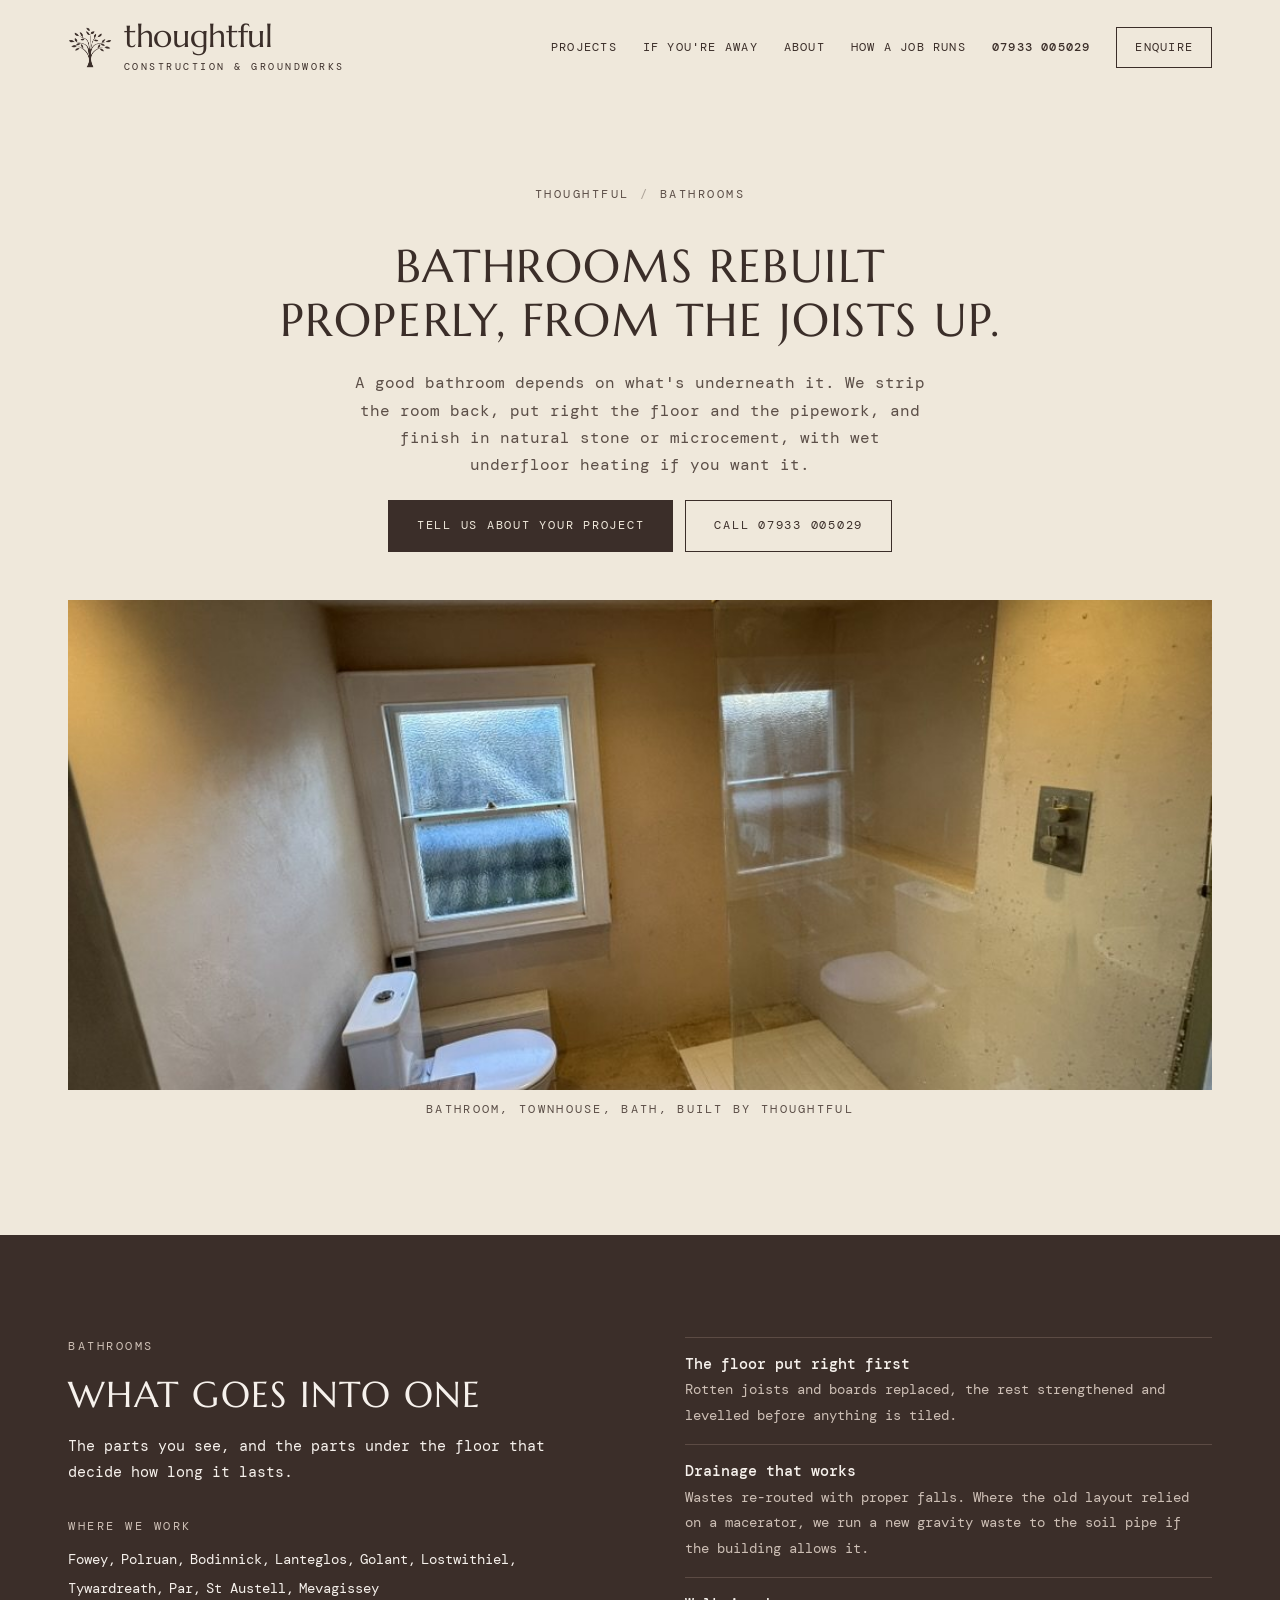
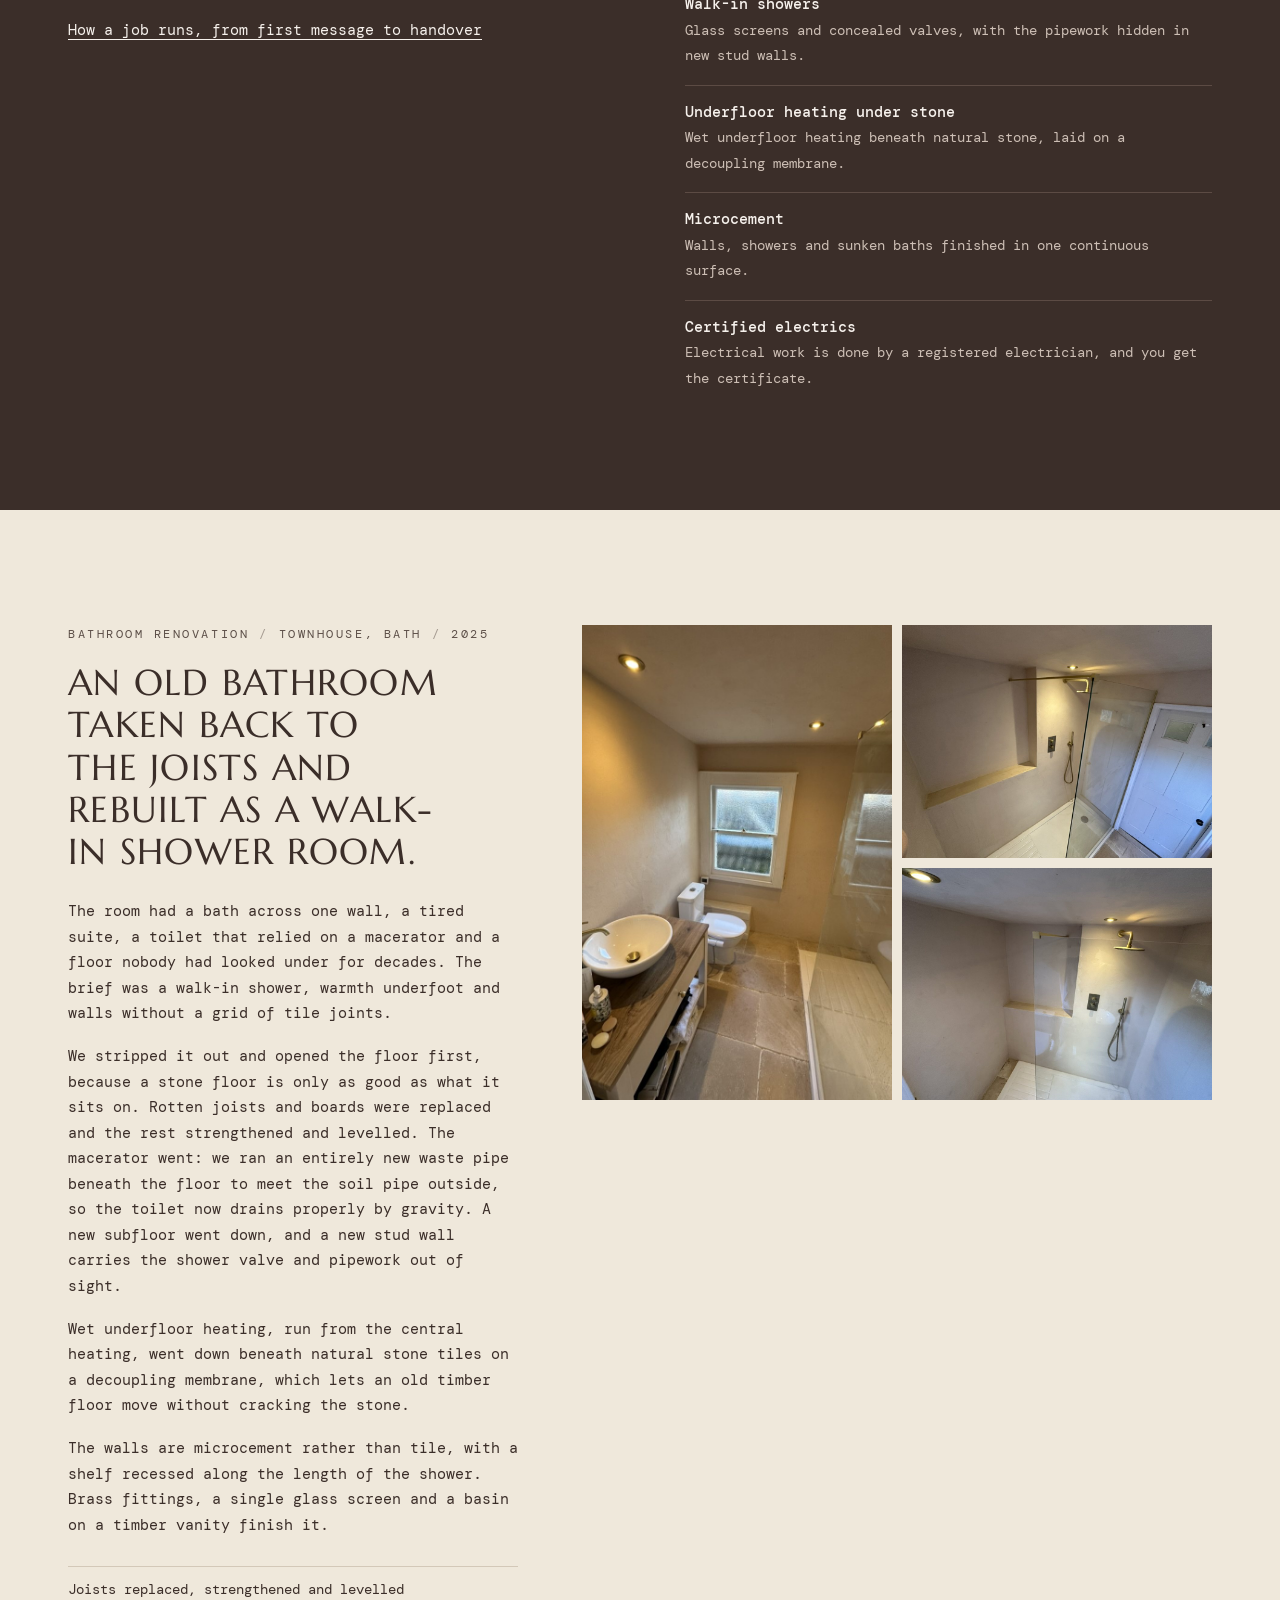
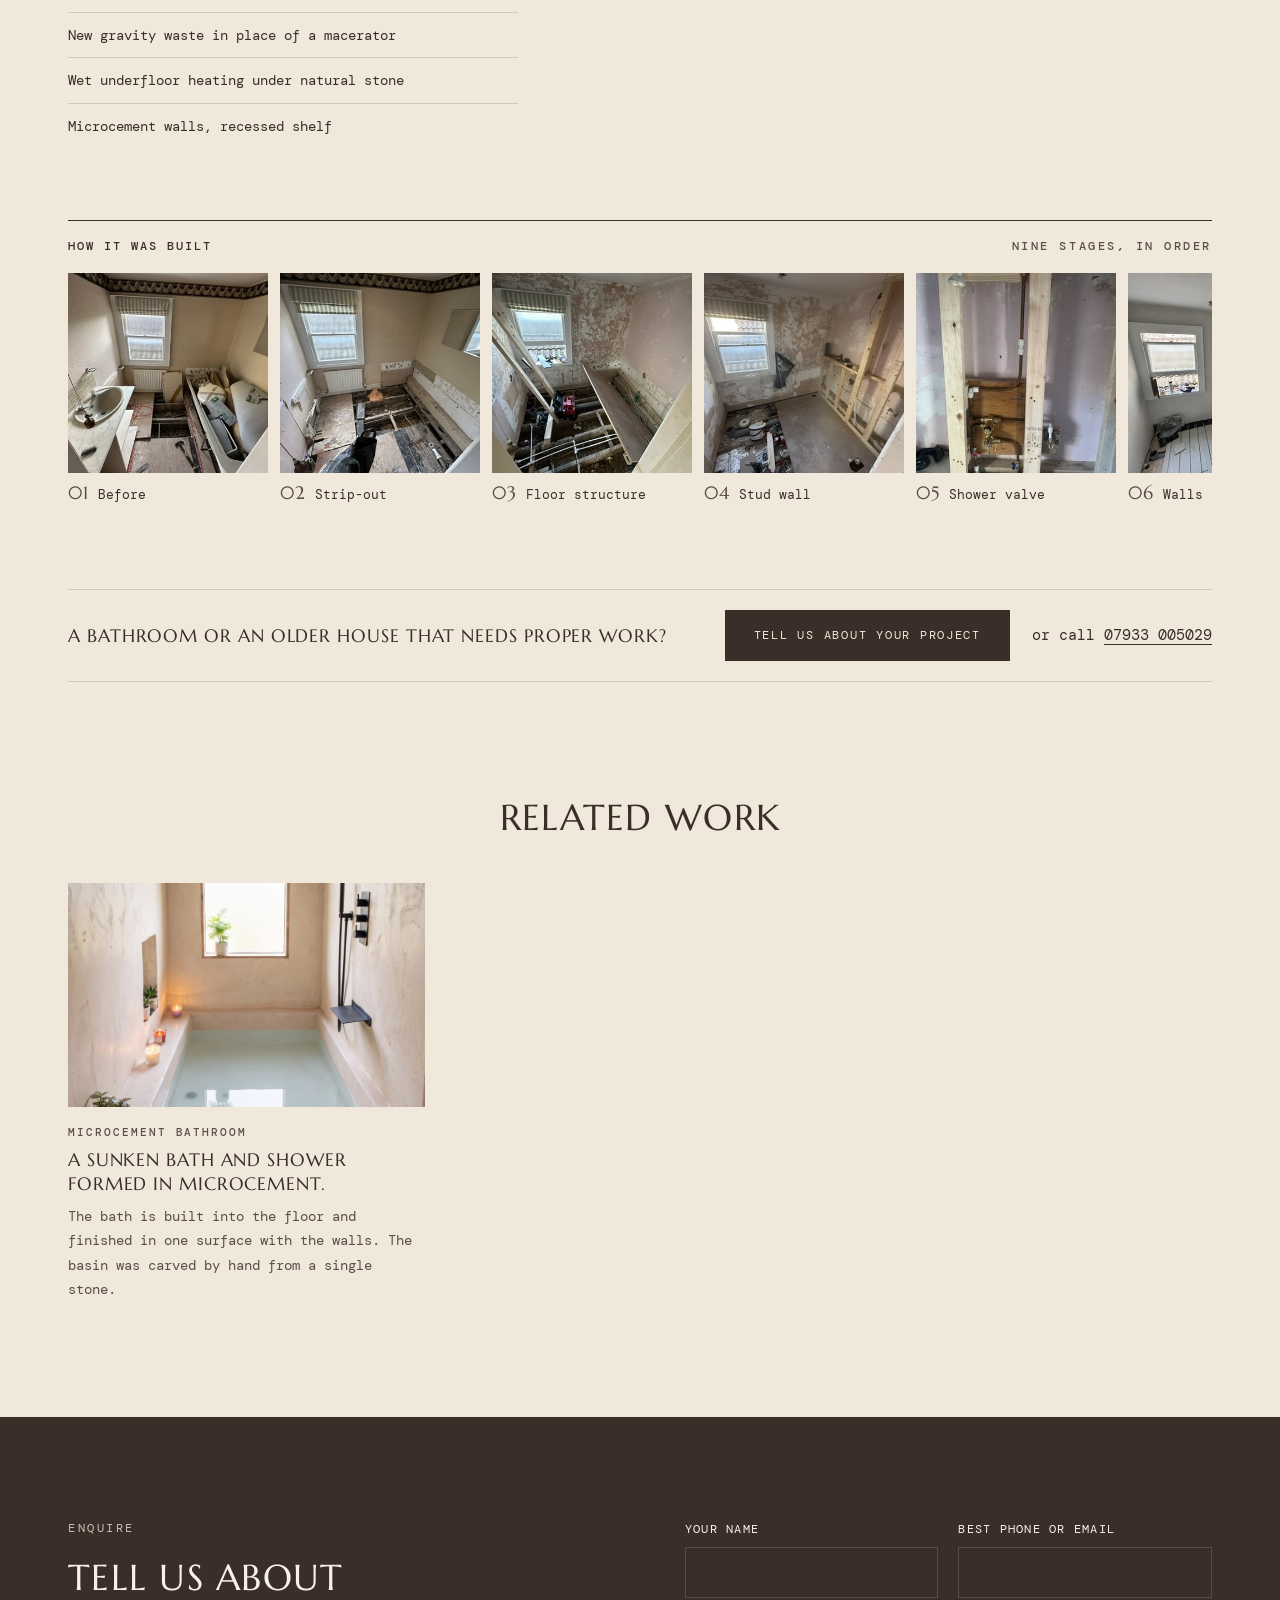
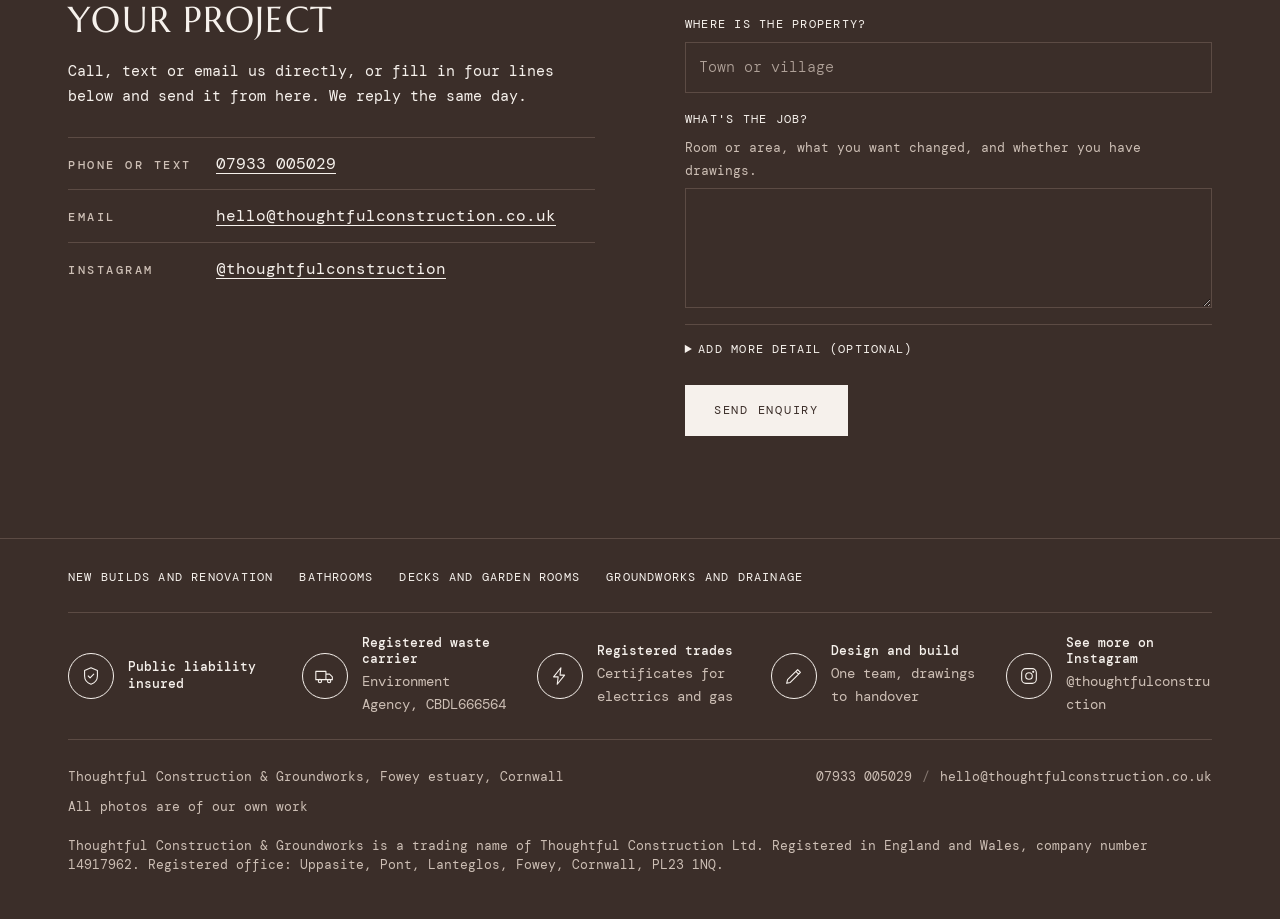
==== commit 5131d221: "Keep the script version tag on the service pages Co-Authored-By: Claude Opus 5.5 <noreply@anthropic." ====
--- a/bathrooms/index.html
+++ b/bathrooms/index.html
@@ -169,6 +169,6 @@
 <footer>
   <div class="wrap"><span class="links"><a href="/new-builds-and-renovation/">New builds and renovation</a><a href="/bathrooms/">Bathrooms</a><a href="/decks-and-garden-rooms/">Decks and garden rooms</a><a href="/groundworks-and-drainage/">Groundworks and drainage</a></span><ul class="seals"><li><i class="ico" aria-hidden="true"><svg viewBox="0 0 24 24"><path d="M12 3l7 3v6c0 4.5-3 7.5-7 9-4-1.5-7-4.5-7-9V6z"/><path d="M9 12l2 2 4-4"/></svg></i><span><b>Public liability insured</b></span></li><li><i class="ico" aria-hidden="true"><svg viewBox="0 0 24 24"><path d="M2 7h11v9H2zM13 10h4l3 3v3h-7"/><circle cx="6.5" cy="17.5" r="1.8"/><circle cx="16.5" cy="17.5" r="1.8"/></svg></i><span><b>Registered waste carrier</b><small>Environment Agency, CBDL666564</small></span></li><li><i class="ico" aria-hidden="true"><svg viewBox="0 0 24 24"><path d="M13 3L5 13h5l-1 8 8-10h-5z"/></svg></i><span><b>Registered trades</b><small>Certificates for electrics and gas</small></span></li><li><i class="ico" aria-hidden="true"><svg viewBox="0 0 24 24"><path d="M4 20l1-4L16 5l3 3L8 19zM14 7l3 3"/></svg></i><span><b>Design and build</b><small>One team, drawings to handover</small></span></li><li><a href="https://www.instagram.com/thoughtfulconstruction/" rel="noopener"><i class="ico" aria-hidden="true"><svg viewBox="0 0 24 24"><rect x="4" y="4" width="16" height="16" rx="4.5"/><circle cx="12" cy="12" r="3.6"/><circle cx="16.6" cy="7.4" r=".6"/></svg></i><span><b>See more on Instagram</b><small>@thoughtfulconstruction</small></span></a></li></ul><span>Thoughtful Construction &amp; Groundworks, Fowey estuary, Cornwall</span><span class="sep"><a href="tel:+447933005029">07933 005029</a><a href="mailto:hello@thoughtfulconstruction.co.uk">hello@thoughtfulconstruction.co.uk</a></span><span>All photos are of our own work</span><span class="legal">Thoughtful Construction &amp; Groundworks is a trading name of Thoughtful Construction Ltd. Registered in England and Wales, company number 14917962. Registered office: Uppasite, Pont, Lanteglos, Fowey, Cornwall, PL23 1NQ.</span></div>
 </footer>
-<script src="/site.js"></script>
+<script src="/site.js?v=2"></script>
 </body>
 </html>
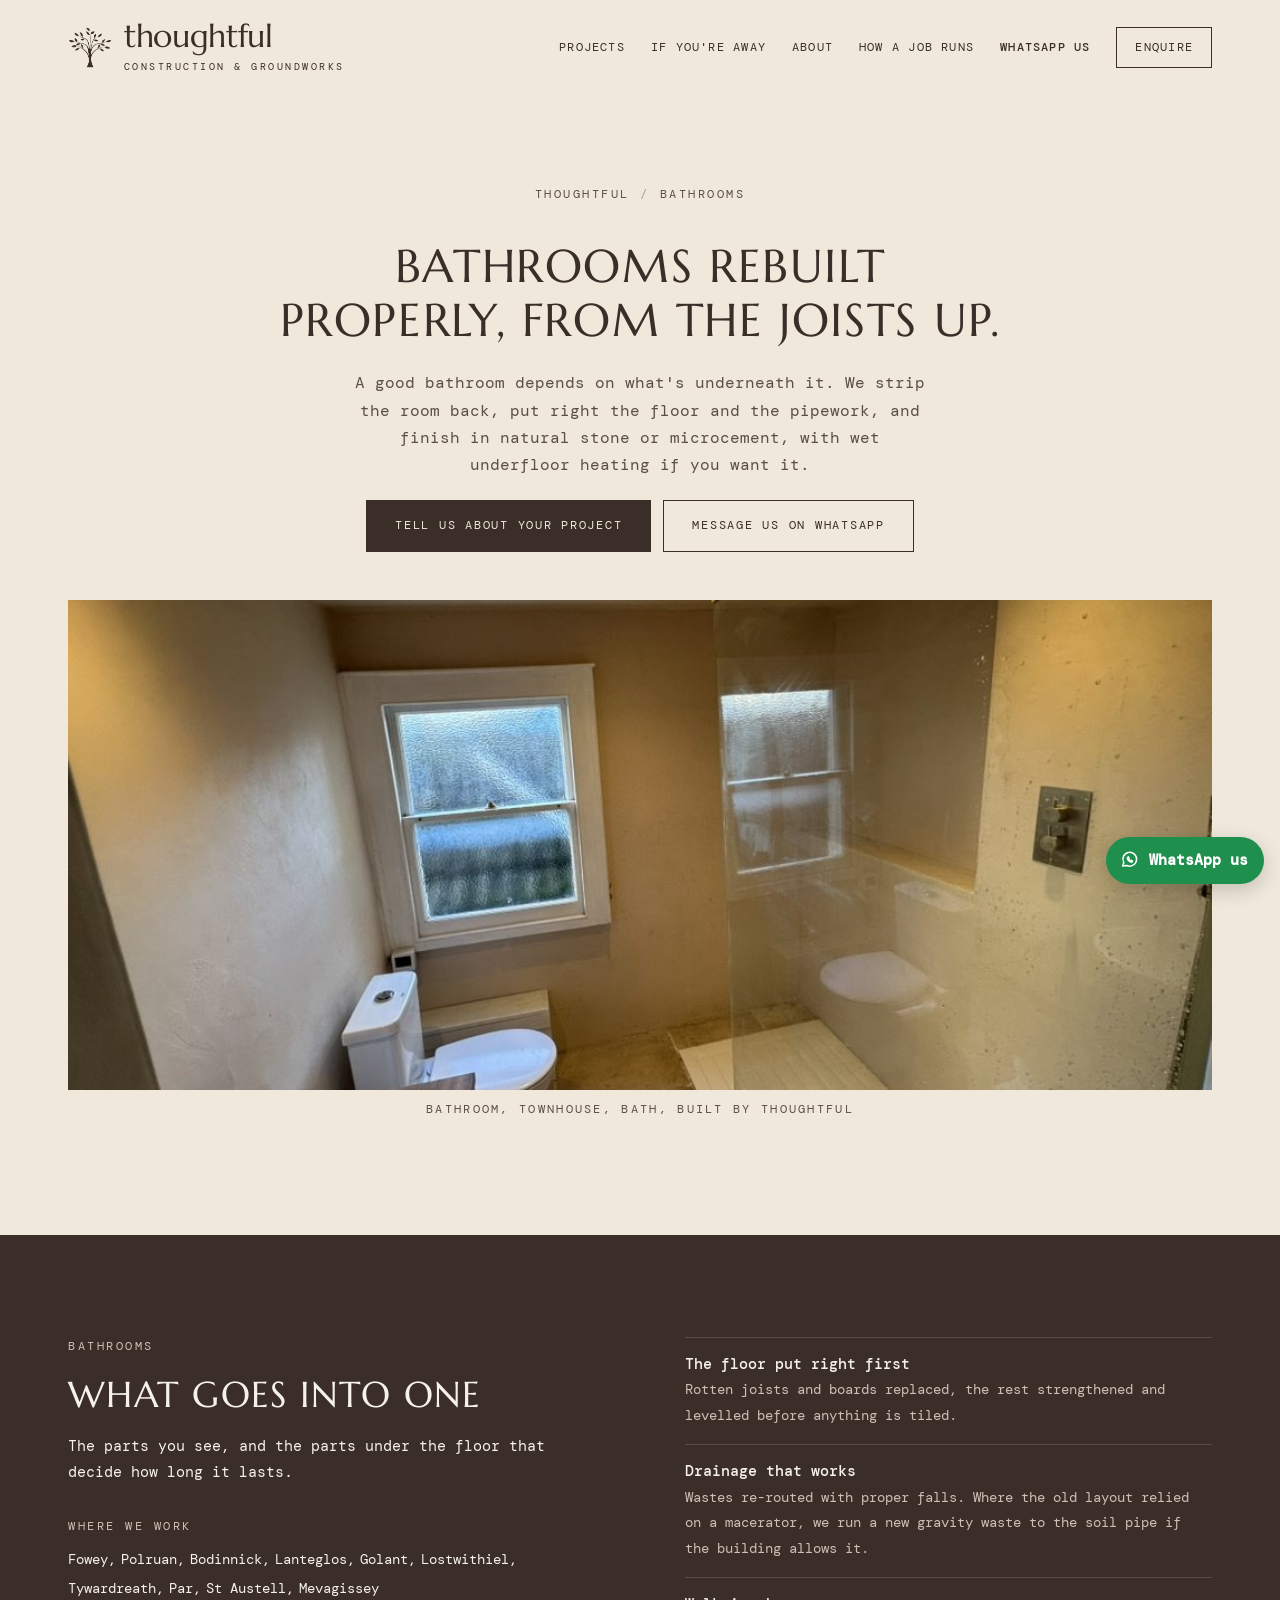
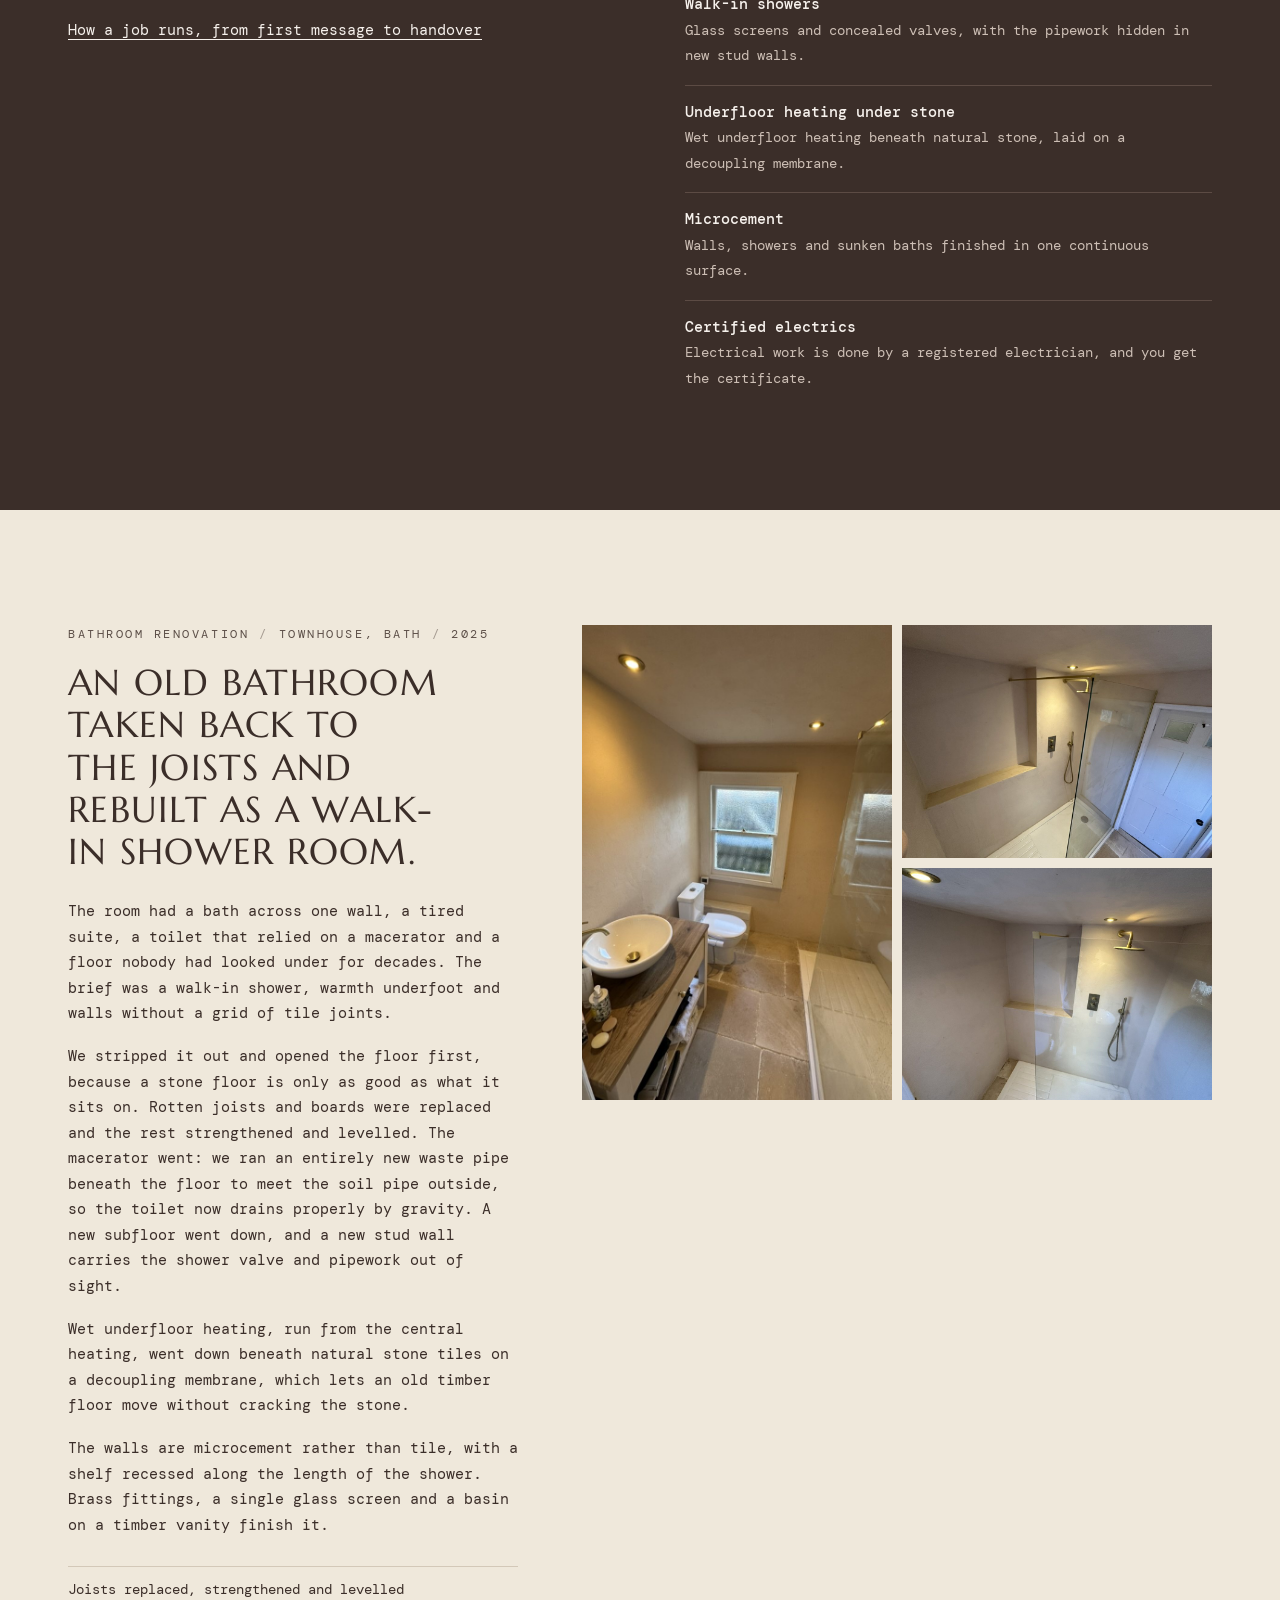
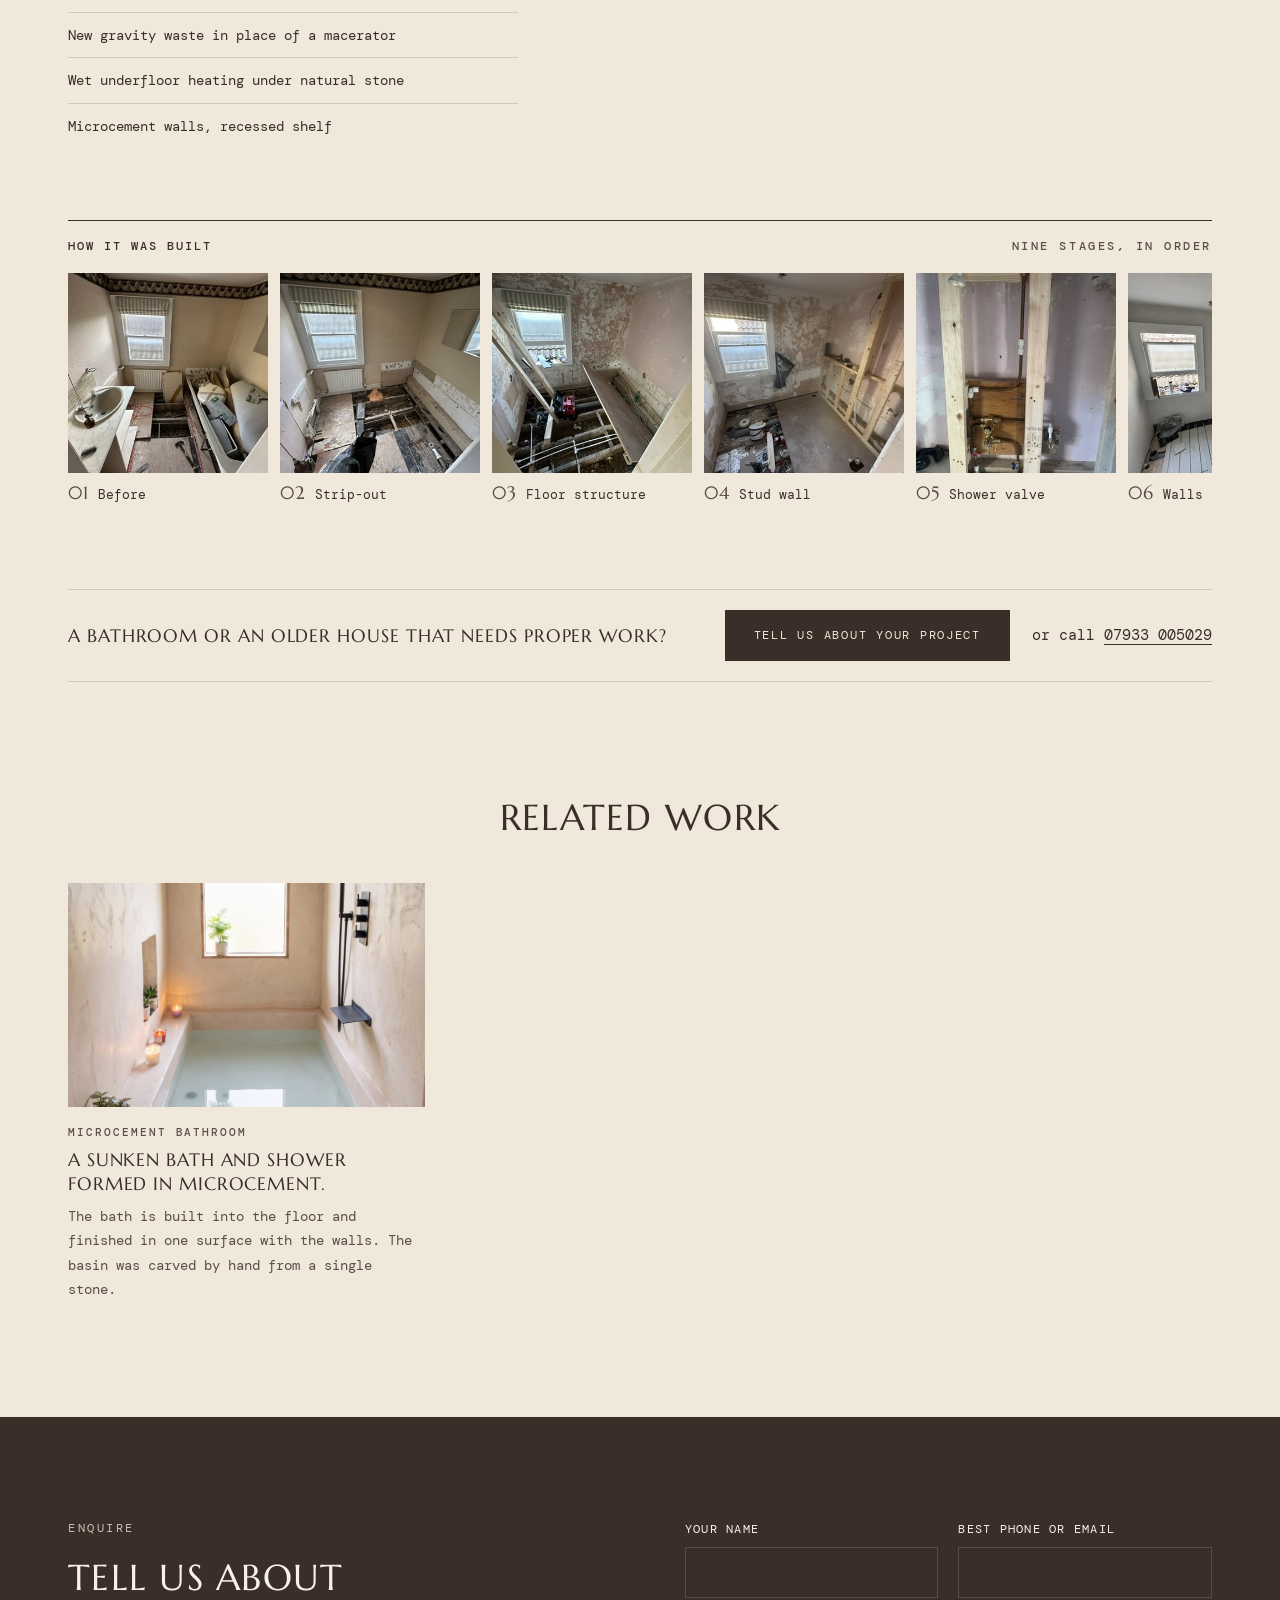
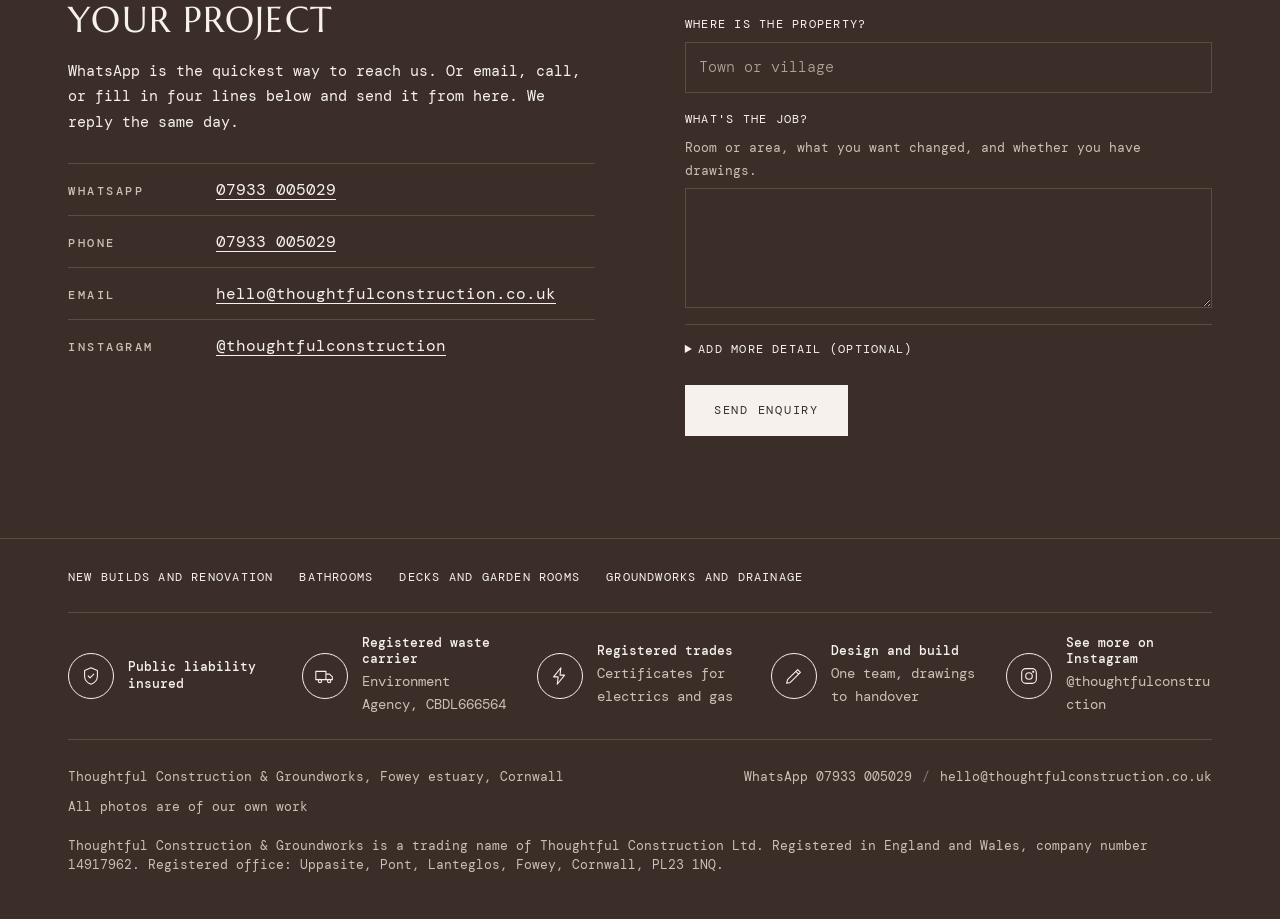
==== commit a255d91b: "Add WhatsApp links and a floating WhatsApp button; WhatsApp is now the main way to reach us Co-Autho" ====
--- a/bathrooms/index.html
+++ b/bathrooms/index.html
@@ -27,7 +27,7 @@
       <span><b>Thoughtful</b><small>Construction &amp; Groundworks</small></span>
     </a>
     <nav aria-label="Sections">
-      <a href="/#work">Projects</a><a href="/#away">If you're away</a><a href="/#about">About</a><a href="/#process">How a job runs</a><a class="tel" href="tel:+447933005029">07933 005029</a><a class="go" href="#enquire">Enquire</a>
+      <a href="/#work">Projects</a><a href="/#away">If you're away</a><a href="/#about">About</a><a href="/#process">How a job runs</a><a class="tel" href="https://wa.me/447933005029?text=Hello%2C%20I%27d%20like%20to%20talk%20about%20some%20work." rel="noopener">WhatsApp us</a><a class="go" href="#enquire">Enquire</a>
     </nav>
   </div>
 </header>
@@ -39,7 +39,7 @@
     <h1>Bathrooms rebuilt properly, from the joists up.</h1>
     <div class="sub">
       <p class="lede">A good bathroom depends on what's underneath it. We strip the room back, put right the floor and the pipework, and finish in natural stone or microcement, with wet underfloor heating if you want it.</p>
-      <div class="actions"><a class="btn" href="#enquire">Tell us about your project</a><a class="btn ghost" href="tel:+447933005029">Call 07933 005029</a></div>
+      <div class="actions"><a class="btn" href="#enquire">Tell us about your project</a><a class="btn ghost" href="https://wa.me/447933005029?text=Hello%2C%20I%27d%20like%20to%20talk%20about%20some%20work." rel="noopener">Message us on WhatsApp</a></div>
     </div>
     <figure>
       <img src="/img/bath-22.jpg" width="1024" height="768" alt="Finished bathroom in an older townhouse: walk-in shower with glass screen and brass rain head, stone floor, sash window">
@@ -124,8 +124,8 @@
       <div class="stack">
         <p class="label">Enquire</p>
         <h2>Tell us about your project</h2>
-        <p>Call, text or email us directly, or fill in four lines below and send it from here. We reply the same day.</p>
-        <div class="contact"><div><div class="label">Phone or text</div><span><a href="tel:+447933005029">07933 005029</a></span></div><div><div class="label">Email</div><span><a href="mailto:hello@thoughtfulconstruction.co.uk">hello@thoughtfulconstruction.co.uk</a></span></div><div><div class="label">Instagram</div><span><a href="https://www.instagram.com/thoughtfulconstruction/" rel="noopener">@thoughtfulconstruction</a></span></div></div>
+        <p>WhatsApp is the quickest way to reach us. Or email, call, or fill in four lines below and send it from here. We reply the same day.</p>
+        <div class="contact"><div><div class="label">WhatsApp</div><span><a href="https://wa.me/447933005029?text=Hello%2C%20I%27d%20like%20to%20talk%20about%20some%20work." rel="noopener">07933 005029</a></span></div><div><div class="label">Phone</div><span><a href="tel:+447933005029">07933 005029</a></span></div><div><div class="label">Email</div><span><a href="mailto:hello@thoughtfulconstruction.co.uk">hello@thoughtfulconstruction.co.uk</a></span></div><div><div class="label">Instagram</div><span><a href="https://www.instagram.com/thoughtfulconstruction/" rel="noopener">@thoughtfulconstruction</a></span></div></div>
       </div>
       <div>
         <form id="enq" novalidate data-type="Bathroom">
@@ -152,12 +152,12 @@
         </form>
         <div class="result" id="f-done" hidden role="status">
           <span class="label">Sent</span>
-          <p><b>Thank you, we have your message.</b> We reply the same day, by phone or email. If it's urgent, call or text 07933 005029.</p>
+          <p><b>Thank you, we have your message.</b> We reply the same day, by phone or email. If it's urgent, WhatsApp or call 07933 005029.</p>
         </div>
         <div class="result" id="result" hidden>
           <span class="label">Your message, ready to send</span>
           <textarea id="f-out" readonly aria-label="Your enquiry message"></textarea>
-          <div class="actions"><a class="btn" id="f-mail" href="mailto:hello@thoughtfulconstruction.co.uk">Send by email</a><button class="btn ghost" type="button" id="f-copy">Copy message</button><span id="f-copied" class="label" role="status"></span></div>
+          <div class="actions"><a class="btn" id="f-mail" href="mailto:hello@thoughtfulconstruction.co.uk">Send by email</a><a class="btn ghost" id="f-wa" href="https://wa.me/447933005029?text=Hello%2C%20I%27d%20like%20to%20talk%20about%20some%20work." rel="noopener">Send on WhatsApp</a><button class="btn ghost" type="button" id="f-copy">Copy message</button><span id="f-copied" class="label" role="status"></span></div>
           <p id="f-send"></p>
         </div>
       </div>
@@ -167,8 +167,9 @@
 </main>
 
 <footer>
-  <div class="wrap"><span class="links"><a href="/new-builds-and-renovation/">New builds and renovation</a><a href="/bathrooms/">Bathrooms</a><a href="/decks-and-garden-rooms/">Decks and garden rooms</a><a href="/groundworks-and-drainage/">Groundworks and drainage</a></span><ul class="seals"><li><i class="ico" aria-hidden="true"><svg viewBox="0 0 24 24"><path d="M12 3l7 3v6c0 4.5-3 7.5-7 9-4-1.5-7-4.5-7-9V6z"/><path d="M9 12l2 2 4-4"/></svg></i><span><b>Public liability insured</b></span></li><li><i class="ico" aria-hidden="true"><svg viewBox="0 0 24 24"><path d="M2 7h11v9H2zM13 10h4l3 3v3h-7"/><circle cx="6.5" cy="17.5" r="1.8"/><circle cx="16.5" cy="17.5" r="1.8"/></svg></i><span><b>Registered waste carrier</b><small>Environment Agency, CBDL666564</small></span></li><li><i class="ico" aria-hidden="true"><svg viewBox="0 0 24 24"><path d="M13 3L5 13h5l-1 8 8-10h-5z"/></svg></i><span><b>Registered trades</b><small>Certificates for electrics and gas</small></span></li><li><i class="ico" aria-hidden="true"><svg viewBox="0 0 24 24"><path d="M4 20l1-4L16 5l3 3L8 19zM14 7l3 3"/></svg></i><span><b>Design and build</b><small>One team, drawings to handover</small></span></li><li><a href="https://www.instagram.com/thoughtfulconstruction/" rel="noopener"><i class="ico" aria-hidden="true"><svg viewBox="0 0 24 24"><rect x="4" y="4" width="16" height="16" rx="4.5"/><circle cx="12" cy="12" r="3.6"/><circle cx="16.6" cy="7.4" r=".6"/></svg></i><span><b>See more on Instagram</b><small>@thoughtfulconstruction</small></span></a></li></ul><span>Thoughtful Construction &amp; Groundworks, Fowey estuary, Cornwall</span><span class="sep"><a href="tel:+447933005029">07933 005029</a><a href="mailto:hello@thoughtfulconstruction.co.uk">hello@thoughtfulconstruction.co.uk</a></span><span>All photos are of our own work</span><span class="legal">Thoughtful Construction &amp; Groundworks is a trading name of Thoughtful Construction Ltd. Registered in England and Wales, company number 14917962. Registered office: Uppasite, Pont, Lanteglos, Fowey, Cornwall, PL23 1NQ.</span></div>
+  <div class="wrap"><span class="links"><a href="/new-builds-and-renovation/">New builds and renovation</a><a href="/bathrooms/">Bathrooms</a><a href="/decks-and-garden-rooms/">Decks and garden rooms</a><a href="/groundworks-and-drainage/">Groundworks and drainage</a></span><ul class="seals"><li><i class="ico" aria-hidden="true"><svg viewBox="0 0 24 24"><path d="M12 3l7 3v6c0 4.5-3 7.5-7 9-4-1.5-7-4.5-7-9V6z"/><path d="M9 12l2 2 4-4"/></svg></i><span><b>Public liability insured</b></span></li><li><i class="ico" aria-hidden="true"><svg viewBox="0 0 24 24"><path d="M2 7h11v9H2zM13 10h4l3 3v3h-7"/><circle cx="6.5" cy="17.5" r="1.8"/><circle cx="16.5" cy="17.5" r="1.8"/></svg></i><span><b>Registered waste carrier</b><small>Environment Agency, CBDL666564</small></span></li><li><i class="ico" aria-hidden="true"><svg viewBox="0 0 24 24"><path d="M13 3L5 13h5l-1 8 8-10h-5z"/></svg></i><span><b>Registered trades</b><small>Certificates for electrics and gas</small></span></li><li><i class="ico" aria-hidden="true"><svg viewBox="0 0 24 24"><path d="M4 20l1-4L16 5l3 3L8 19zM14 7l3 3"/></svg></i><span><b>Design and build</b><small>One team, drawings to handover</small></span></li><li><a href="https://www.instagram.com/thoughtfulconstruction/" rel="noopener"><i class="ico" aria-hidden="true"><svg viewBox="0 0 24 24"><rect x="4" y="4" width="16" height="16" rx="4.5"/><circle cx="12" cy="12" r="3.6"/><circle cx="16.6" cy="7.4" r=".6"/></svg></i><span><b>See more on Instagram</b><small>@thoughtfulconstruction</small></span></a></li></ul><span>Thoughtful Construction &amp; Groundworks, Fowey estuary, Cornwall</span><span class="sep"><a href="https://wa.me/447933005029?text=Hello%2C%20I%27d%20like%20to%20talk%20about%20some%20work." rel="noopener">WhatsApp 07933 005029</a><a href="mailto:hello@thoughtfulconstruction.co.uk">hello@thoughtfulconstruction.co.uk</a></span><span>All photos are of our own work</span><span class="legal">Thoughtful Construction &amp; Groundworks is a trading name of Thoughtful Construction Ltd. Registered in England and Wales, company number 14917962. Registered office: Uppasite, Pont, Lanteglos, Fowey, Cornwall, PL23 1NQ.</span></div>
 </footer>
-<script src="/site.js?v=2"></script>
+<a class="wa-float" href="https://wa.me/447933005029?text=Hello%2C%20I%27d%20like%20to%20talk%20about%20some%20work." rel="noopener" aria-label="Message us on WhatsApp"><svg viewBox="0 0 24 24" aria-hidden="true"><path d="M4 18.5l1.2-3.6A7.5 7.5 0 1 1 8.6 18z"/><path d="M9 9.5c.3 2.2 2.3 4.4 4.9 5l1-1.3-1.8-.9-.7.7c-.9-.4-1.6-1.1-2-2l.7-.7-.8-1.9z"/></svg><span>WhatsApp us</span></a>
+<script src="/site.js?v=3"></script>
 </body>
 </html>
--- a/style.css
+++ b/style.css
@@ -407,3 +407,9 @@
 .index h2{color:var(--on-band-muted)}
 
 .hp{position:absolute;left:-9999px;width:1px;height:1px;opacity:0}
+
+.wa-float{position:fixed;right:16px;bottom:16px;z-index:50;display:flex;align-items:center;gap:8px;padding:11px 16px 11px 13px;border-radius:999px;background:#1f8f4e;color:#fff;font-weight:600;text-decoration:none;box-shadow:0 6px 20px rgba(0,0,0,.18)}
+.wa-float:hover{background:#18763f}
+.wa-float svg{width:22px;height:22px;fill:none;stroke:#fff;stroke-width:1.6;stroke-linejoin:round}
+@media (max-width:600px){.wa-float span{display:none}.wa-float{padding:13px}}
+@media print{.wa-float{display:none}}
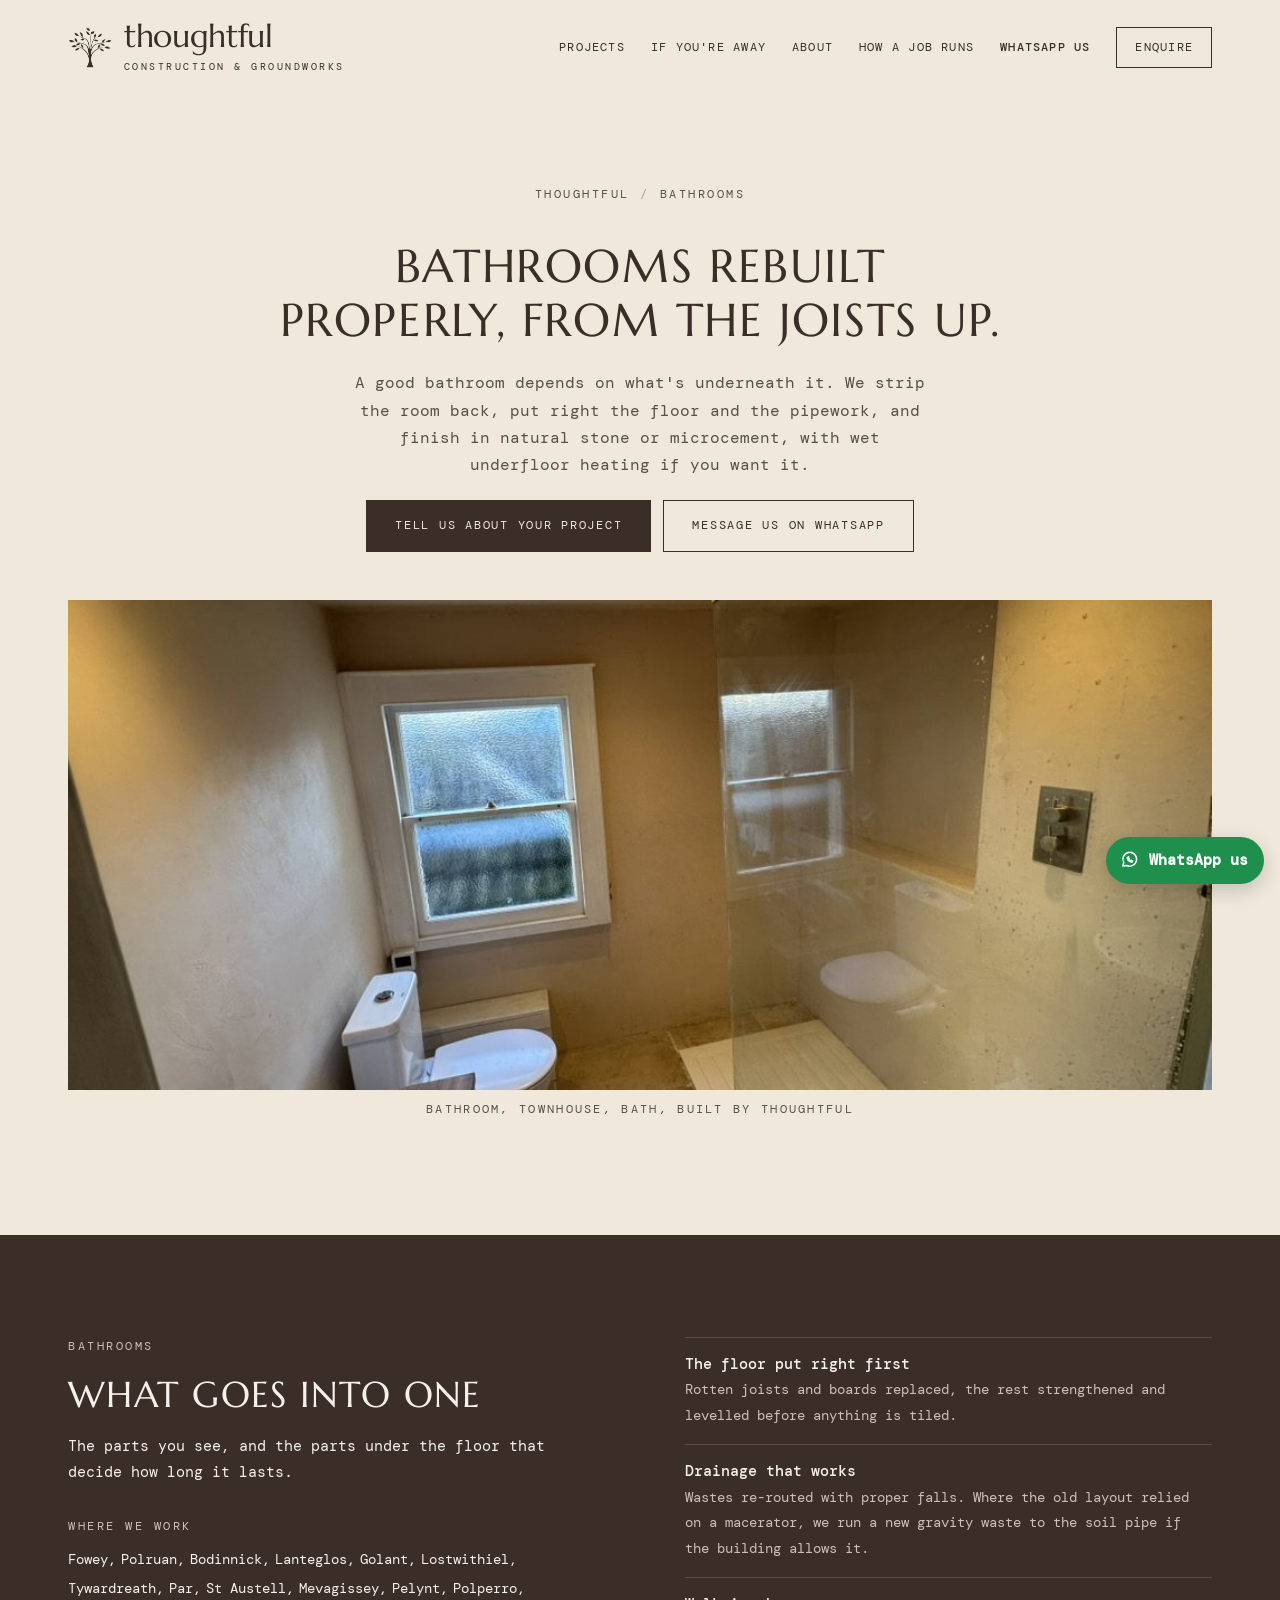
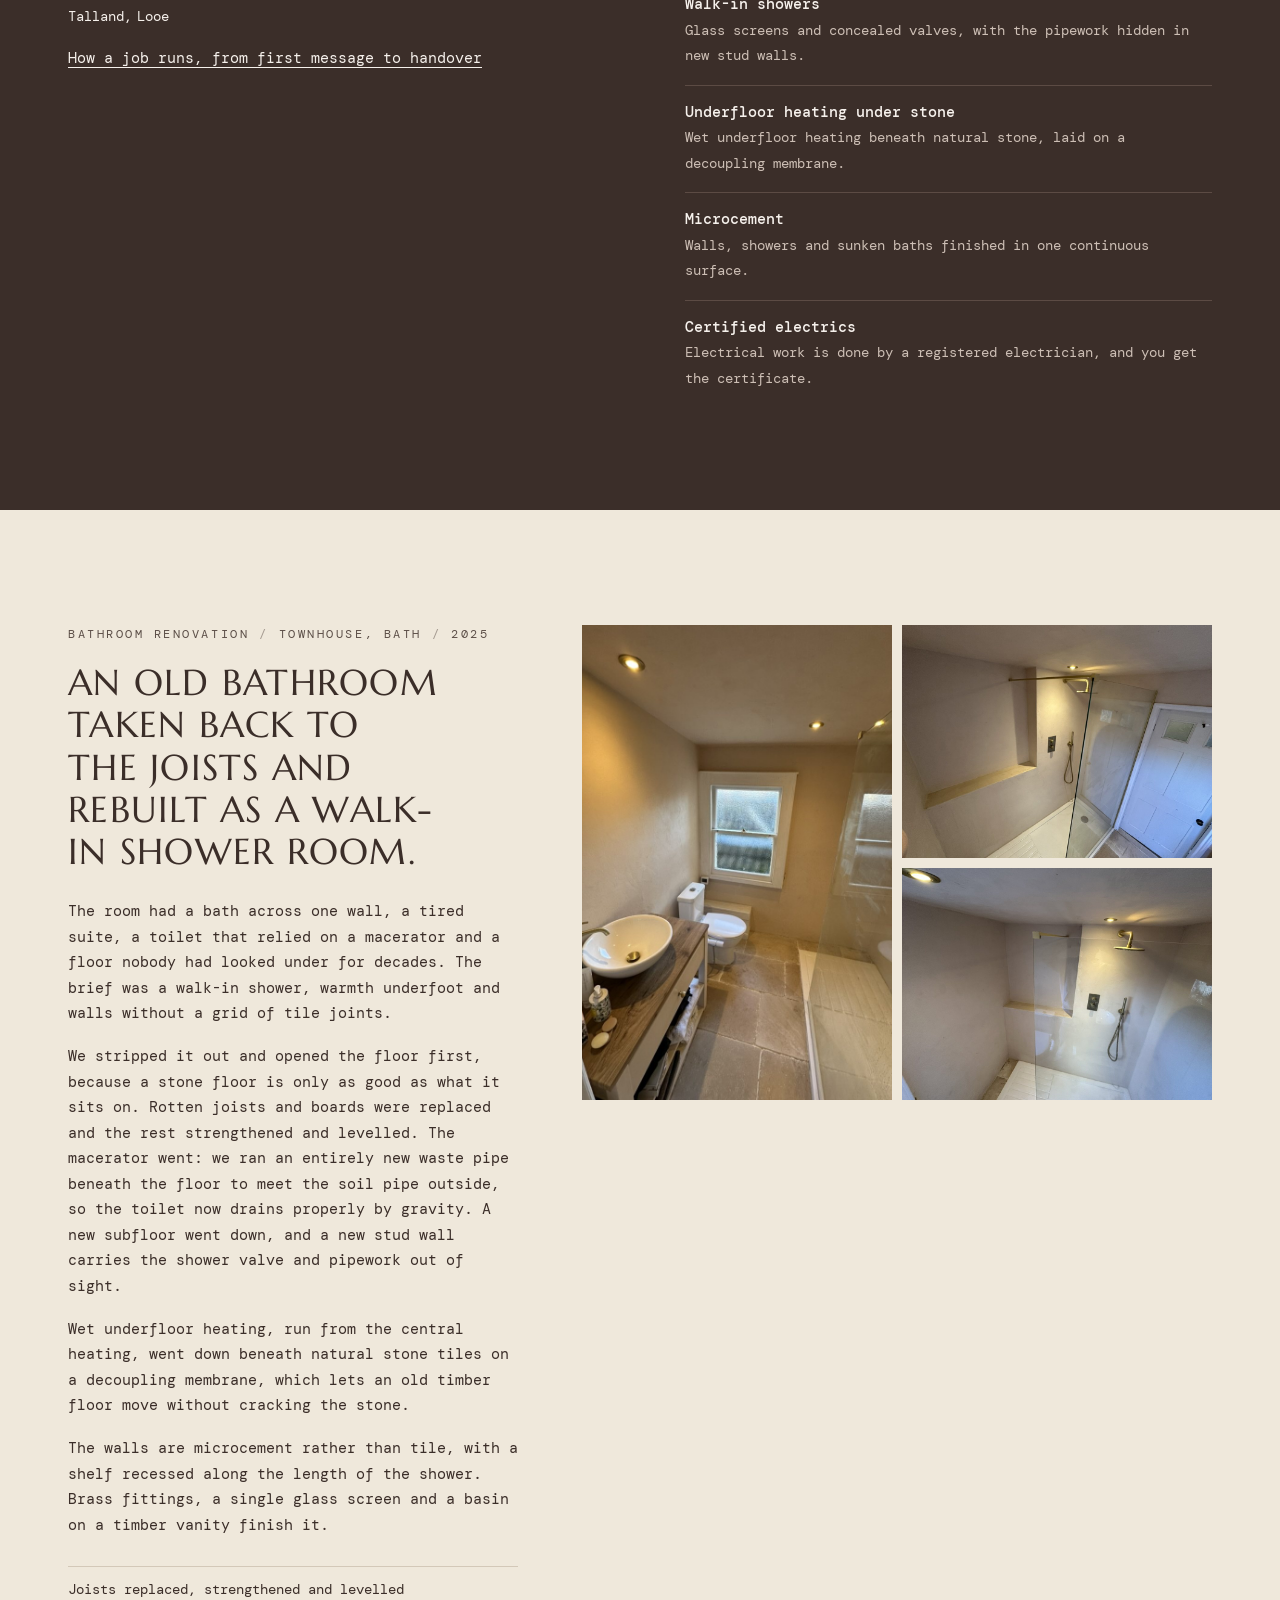
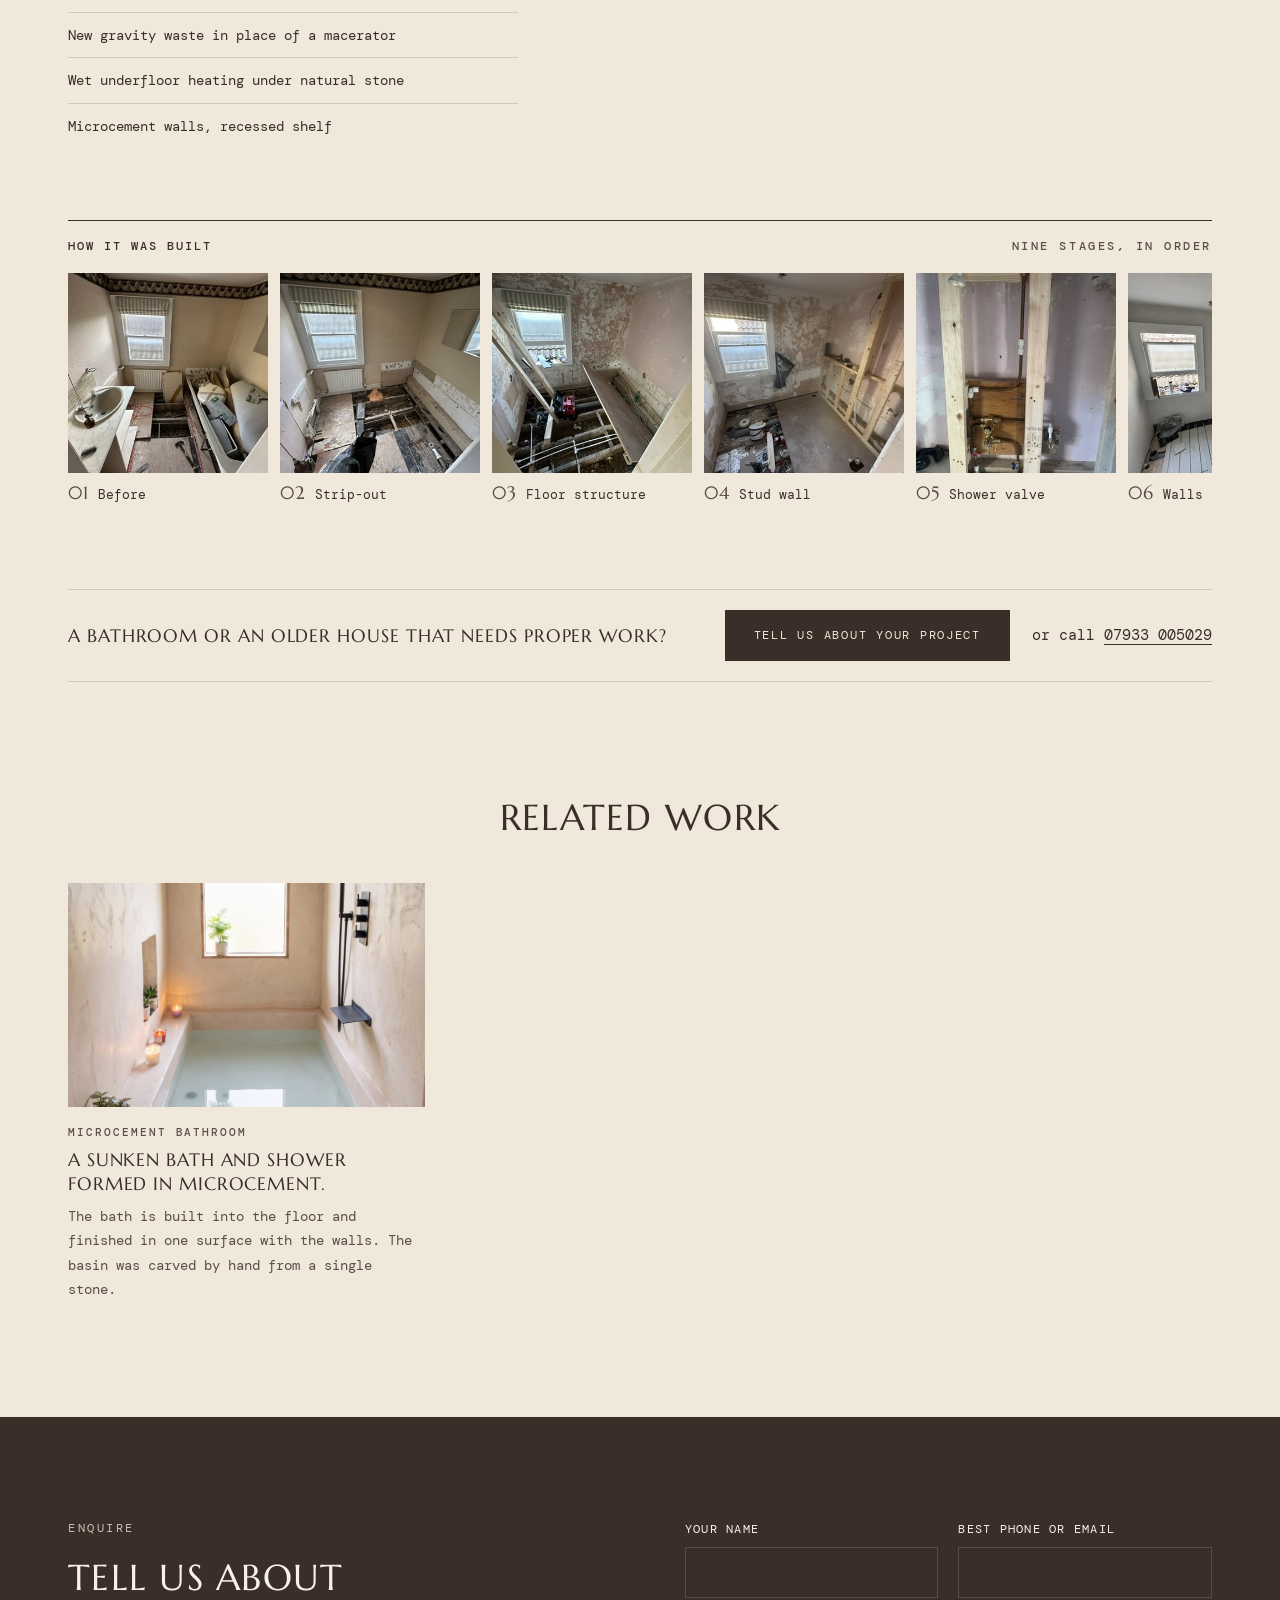
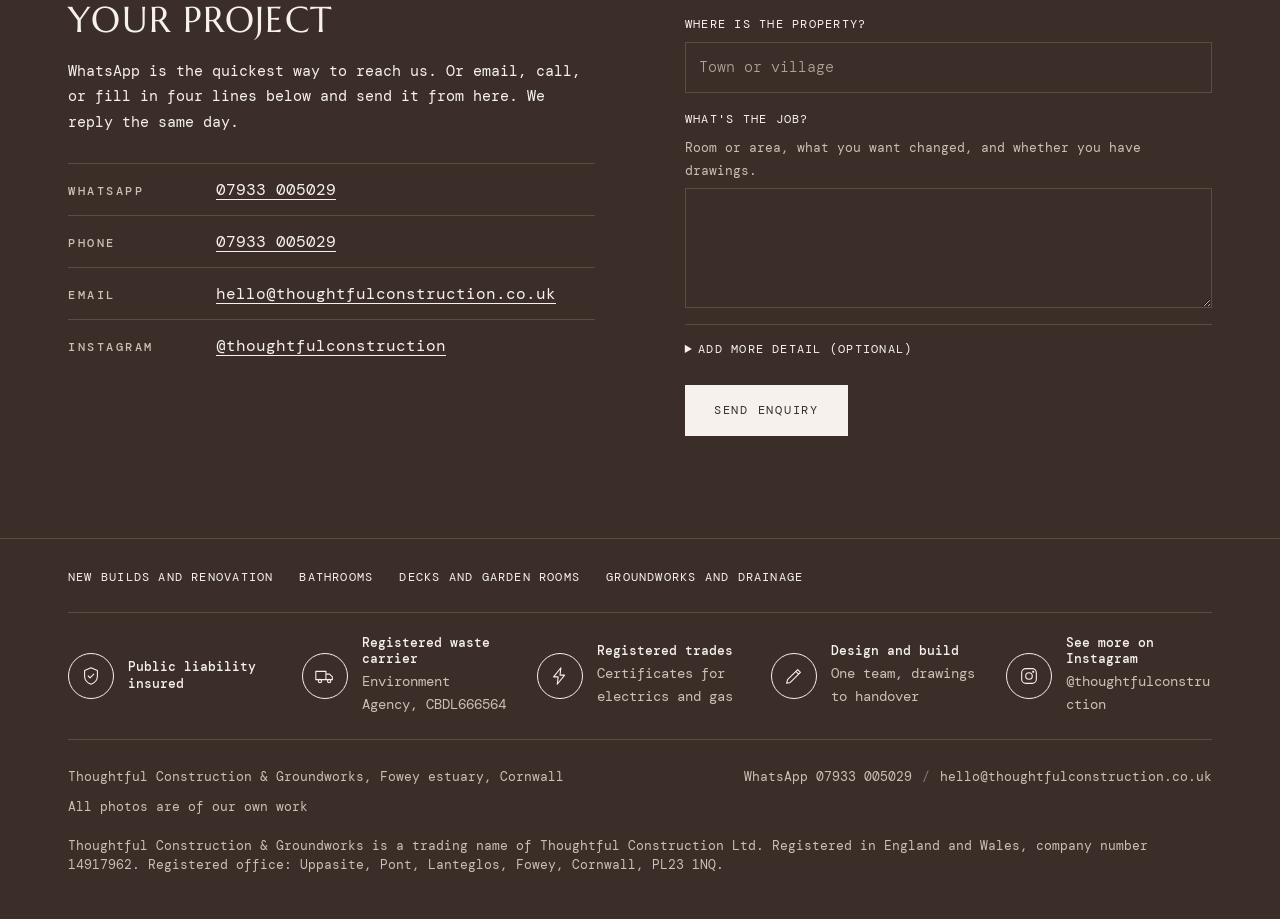
==== commit 9026ade5: "Add Looe, Polperro, Talland and Pelynt to the areas we work in Co-Authored-By: Claude Opus 5.5 <nore" ====
--- a/bathrooms/index.html
+++ b/bathrooms/index.html
@@ -56,7 +56,7 @@
       <p>The parts you see, and the parts under the floor that decide how long it lasts.</p>
       <div class="stack" style="margin-top:14px;gap:.7rem">
         <span class="label">Where we work</span>
-        <ul class="places"><li>Fowey</li><li>Polruan</li><li>Bodinnick</li><li>Lanteglos</li><li>Golant</li><li>Lostwithiel</li><li>Tywardreath</li><li>Par</li><li>St Austell</li><li>Mevagissey</li></ul>
+        <ul class="places"><li>Fowey</li><li>Polruan</li><li>Bodinnick</li><li>Lanteglos</li><li>Golant</li><li>Lostwithiel</li><li>Tywardreath</li><li>Par</li><li>St Austell</li><li>Mevagissey</li><li>Pelynt</li><li>Polperro</li><li>Talland</li><li>Looe</li></ul>
       </div>
       <p><a href="/#process">How a job runs, from first message to handover</a></p>
     </div>
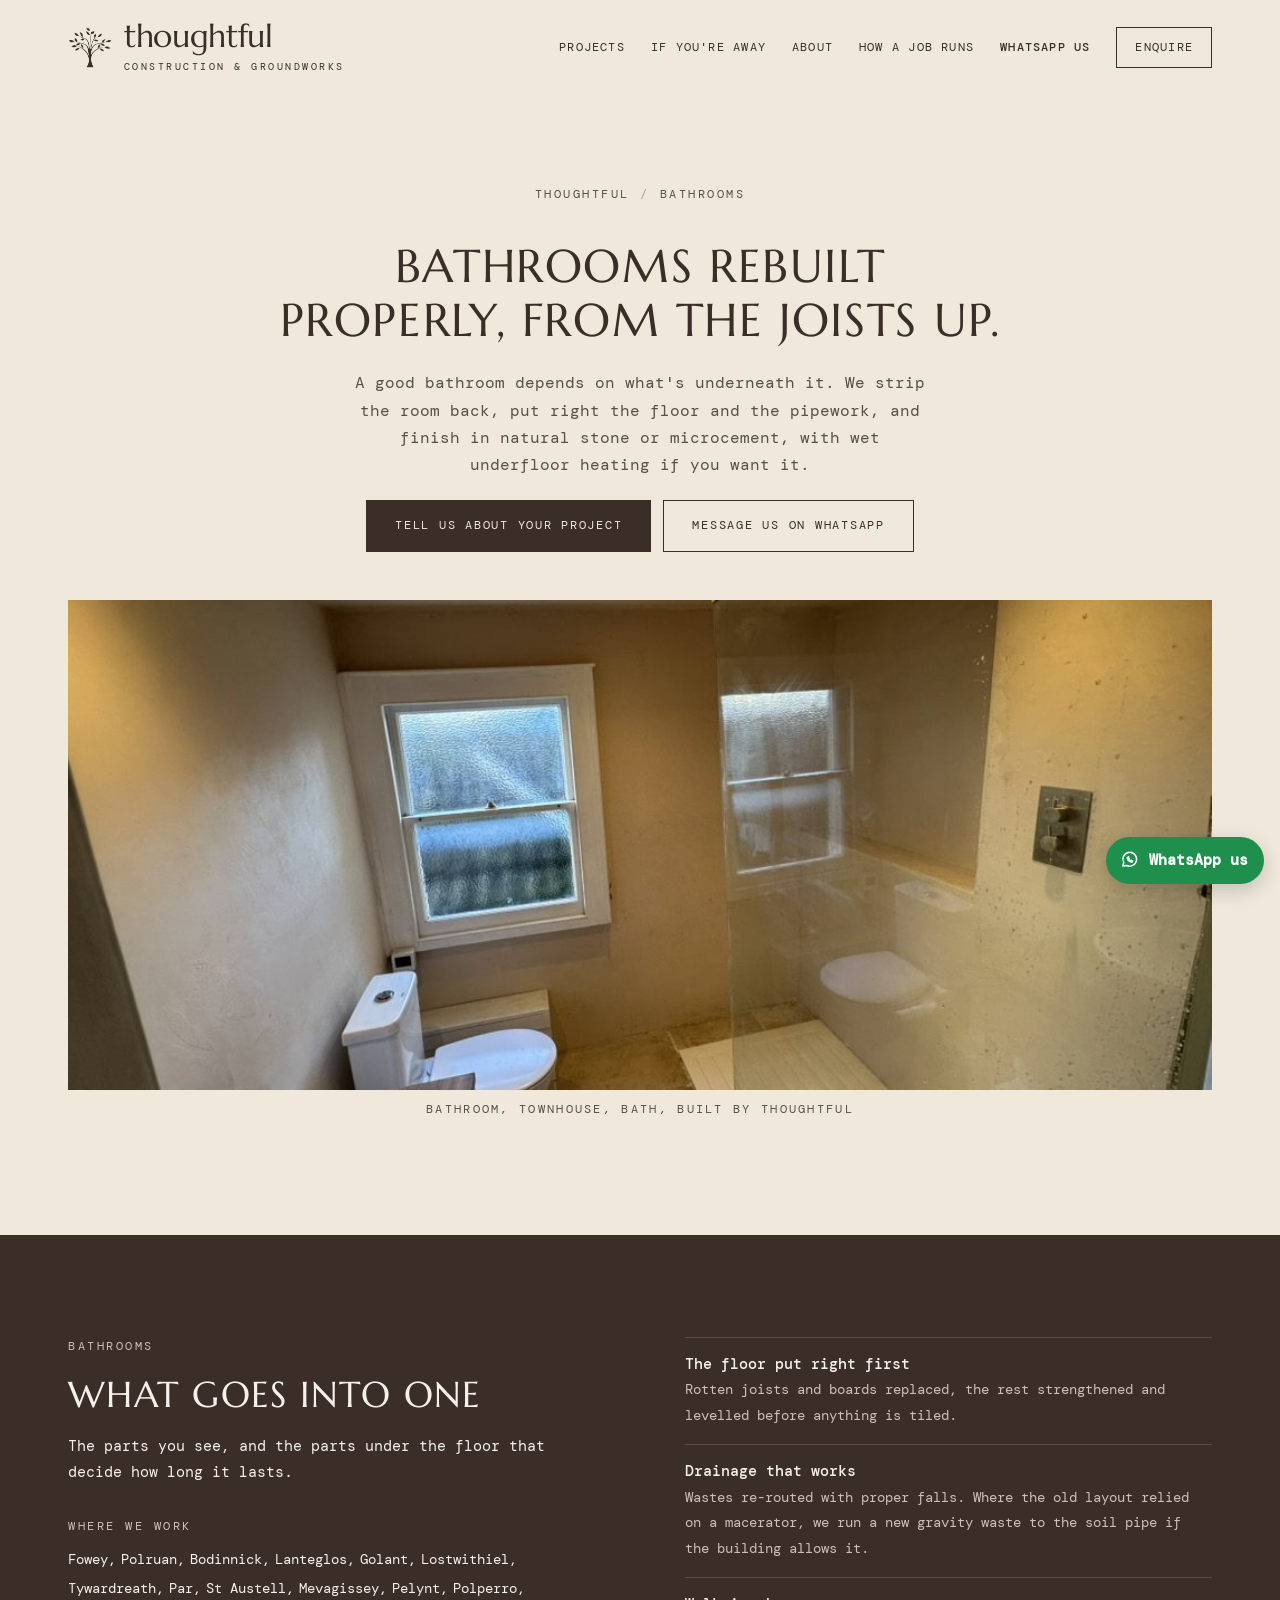
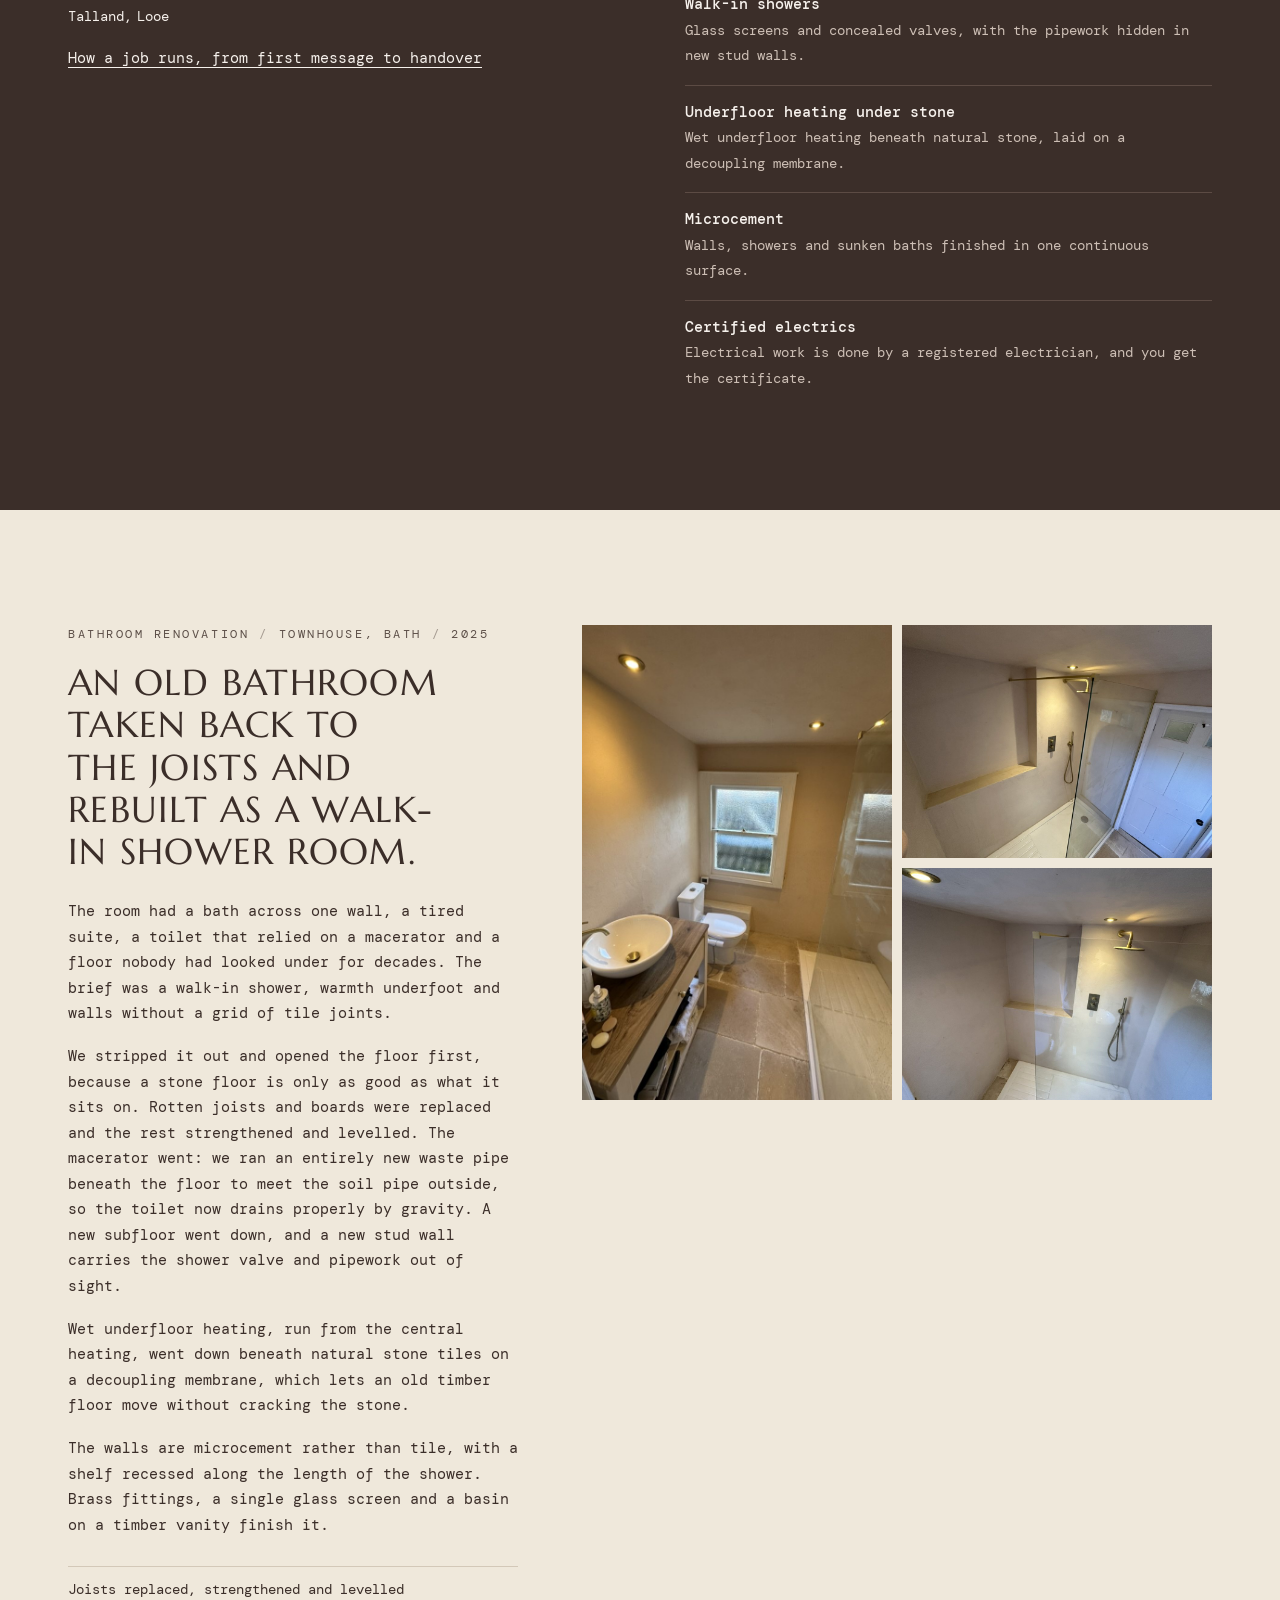
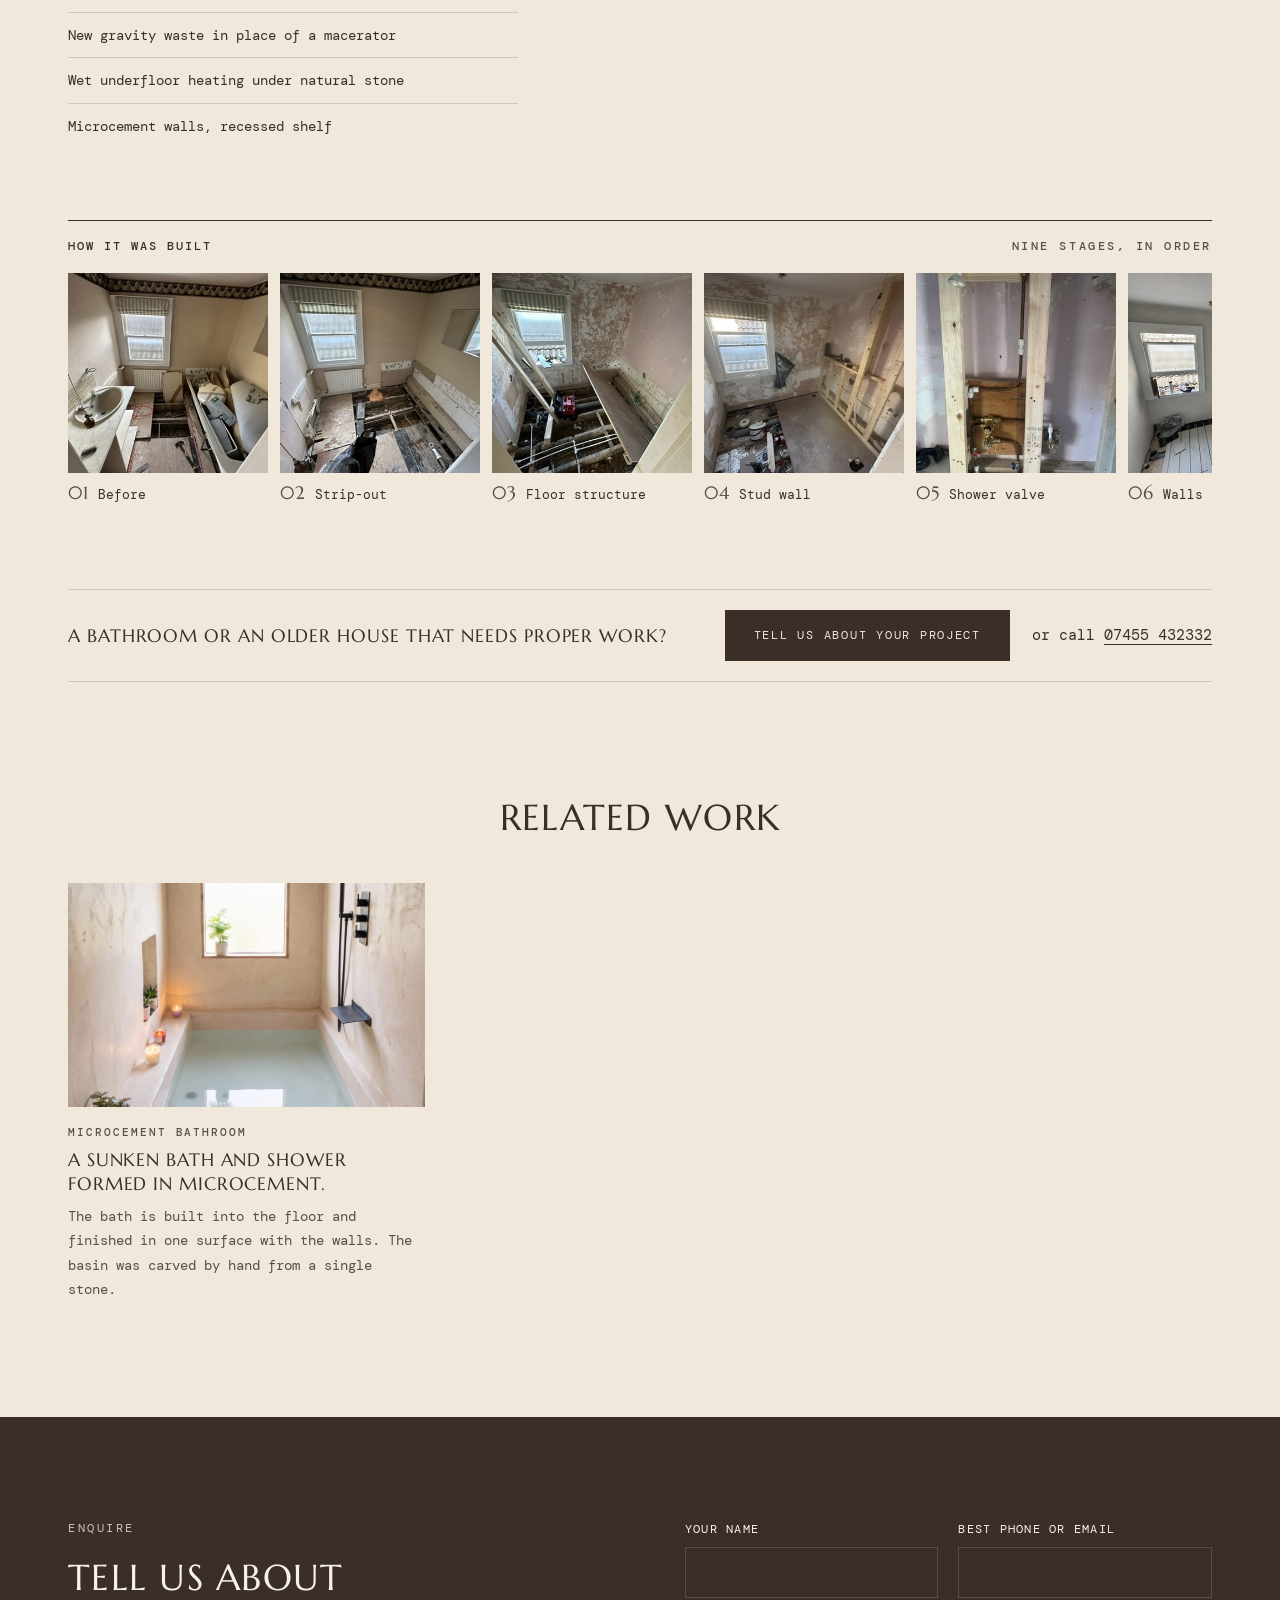
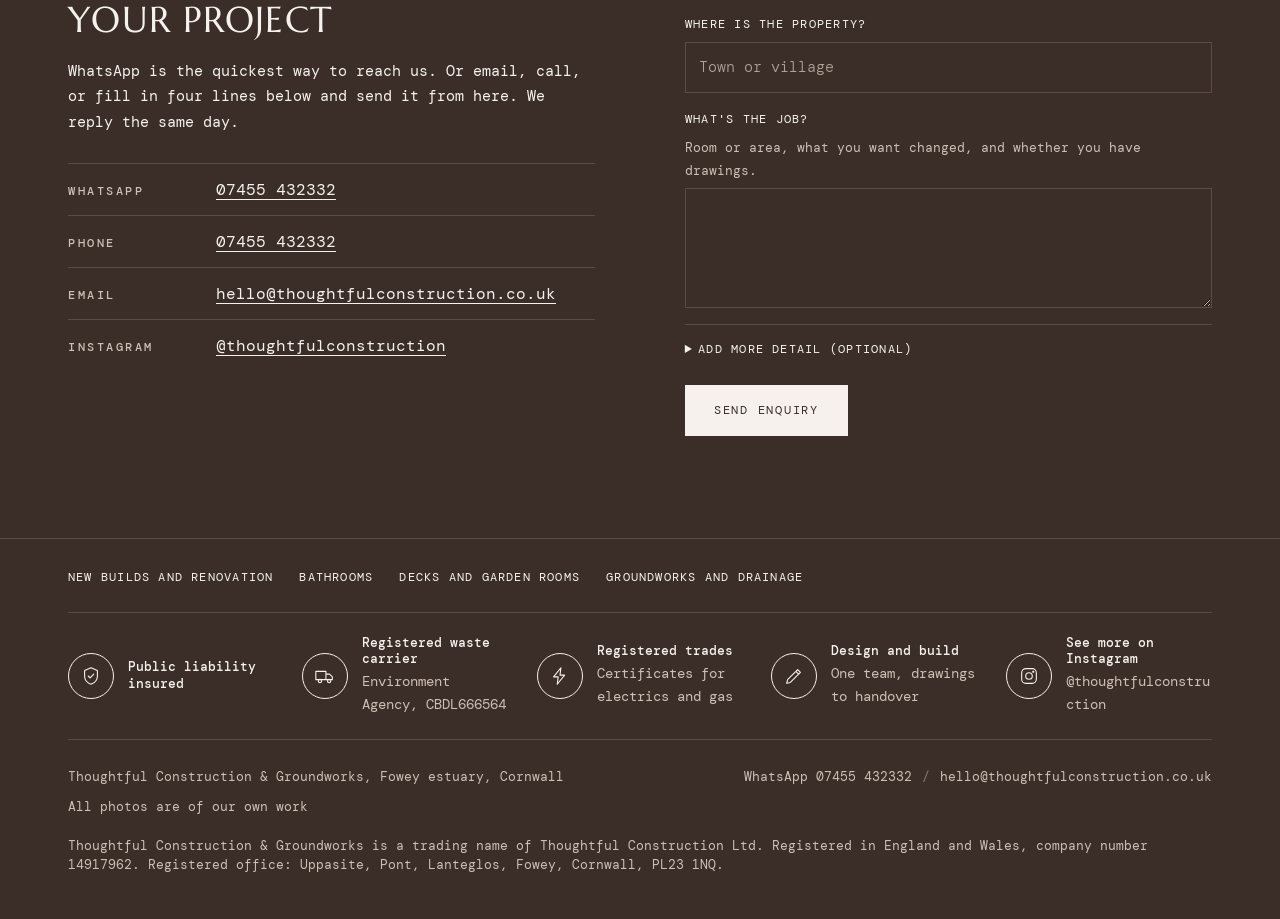
==== commit 6a0fdb07: "Update phone and WhatsApp number to 07455 432332 Co-Authored-By: Claude <noreply@anthropic.com>" ====
--- a/bathrooms/index.html
+++ b/bathrooms/index.html
@@ -27,7 +27,7 @@
       <span><b>Thoughtful</b><small>Construction &amp; Groundworks</small></span>
     </a>
     <nav aria-label="Sections">
-      <a href="/#work">Projects</a><a href="/#away">If you're away</a><a href="/#about">About</a><a href="/#process">How a job runs</a><a class="tel" href="https://wa.me/447933005029?text=Hello%2C%20I%27d%20like%20to%20talk%20about%20some%20work." rel="noopener">WhatsApp us</a><a class="go" href="#enquire">Enquire</a>
+      <a href="/#work">Projects</a><a href="/#away">If you're away</a><a href="/#about">About</a><a href="/#process">How a job runs</a><a class="tel" href="https://wa.me/447455432332?text=Hello%2C%20I%27d%20like%20to%20talk%20about%20some%20work." rel="noopener">WhatsApp us</a><a class="go" href="#enquire">Enquire</a>
     </nav>
   </div>
 </header>
@@ -39,7 +39,7 @@
     <h1>Bathrooms rebuilt properly, from the joists up.</h1>
     <div class="sub">
       <p class="lede">A good bathroom depends on what's underneath it. We strip the room back, put right the floor and the pipework, and finish in natural stone or microcement, with wet underfloor heating if you want it.</p>
-      <div class="actions"><a class="btn" href="#enquire">Tell us about your project</a><a class="btn ghost" href="https://wa.me/447933005029?text=Hello%2C%20I%27d%20like%20to%20talk%20about%20some%20work." rel="noopener">Message us on WhatsApp</a></div>
+      <div class="actions"><a class="btn" href="#enquire">Tell us about your project</a><a class="btn ghost" href="https://wa.me/447455432332?text=Hello%2C%20I%27d%20like%20to%20talk%20about%20some%20work." rel="noopener">Message us on WhatsApp</a></div>
     </div>
     <figure>
       <img src="/img/bath-22.jpg" width="1024" height="768" alt="Finished bathroom in an older townhouse: walk-in shower with glass screen and brass rain head, stone floor, sash window">
@@ -101,7 +101,7 @@
       <figure><img loading="lazy" src="/img/bath-13.jpg" width="360" height="480" alt="Stone tiles being laid on a decoupling membrane"><figcaption><i>08</i>Membrane and stone</figcaption></figure>
       <figure><img loading="lazy" src="/img/bath-15.jpg" width="480" height="360" alt="Stone floor laid"><figcaption><i>09</i>Floor laid</figcaption></figure>
     </div>
-    <p class="job-cta"><b>A bathroom or an older house that needs proper work?</b><a class="btn" href="#enquire" data-type="Bathroom">Tell us about your project</a><span>or call <a href="tel:+447933005029">07933 005029</a></span></p>
+    <p class="job-cta"><b>A bathroom or an older house that needs proper work?</b><a class="btn" href="#enquire" data-type="Bathroom">Tell us about your project</a><span>or call <a href="tel:+447455432332">07455 432332</a></span></p>
   </div>
 </section>
 <section class="small">
@@ -125,7 +125,7 @@
         <p class="label">Enquire</p>
         <h2>Tell us about your project</h2>
         <p>WhatsApp is the quickest way to reach us. Or email, call, or fill in four lines below and send it from here. We reply the same day.</p>
-        <div class="contact"><div><div class="label">WhatsApp</div><span><a href="https://wa.me/447933005029?text=Hello%2C%20I%27d%20like%20to%20talk%20about%20some%20work." rel="noopener">07933 005029</a></span></div><div><div class="label">Phone</div><span><a href="tel:+447933005029">07933 005029</a></span></div><div><div class="label">Email</div><span><a href="mailto:hello@thoughtfulconstruction.co.uk">hello@thoughtfulconstruction.co.uk</a></span></div><div><div class="label">Instagram</div><span><a href="https://www.instagram.com/thoughtfulconstruction/" rel="noopener">@thoughtfulconstruction</a></span></div></div>
+        <div class="contact"><div><div class="label">WhatsApp</div><span><a href="https://wa.me/447455432332?text=Hello%2C%20I%27d%20like%20to%20talk%20about%20some%20work." rel="noopener">07455 432332</a></span></div><div><div class="label">Phone</div><span><a href="tel:+447455432332">07455 432332</a></span></div><div><div class="label">Email</div><span><a href="mailto:hello@thoughtfulconstruction.co.uk">hello@thoughtfulconstruction.co.uk</a></span></div><div><div class="label">Instagram</div><span><a href="https://www.instagram.com/thoughtfulconstruction/" rel="noopener">@thoughtfulconstruction</a></span></div></div>
       </div>
       <div>
         <form id="enq" novalidate data-type="Bathroom">
@@ -152,12 +152,12 @@
         </form>
         <div class="result" id="f-done" hidden role="status">
           <span class="label">Sent</span>
-          <p><b>Thank you, we have your message.</b> We reply the same day, by phone or email. If it's urgent, WhatsApp or call 07933 005029.</p>
+          <p><b>Thank you, we have your message.</b> We reply the same day, by phone or email. If it's urgent, WhatsApp or call 07455 432332.</p>
         </div>
         <div class="result" id="result" hidden>
           <span class="label">Your message, ready to send</span>
           <textarea id="f-out" readonly aria-label="Your enquiry message"></textarea>
-          <div class="actions"><a class="btn" id="f-mail" href="mailto:hello@thoughtfulconstruction.co.uk">Send by email</a><a class="btn ghost" id="f-wa" href="https://wa.me/447933005029?text=Hello%2C%20I%27d%20like%20to%20talk%20about%20some%20work." rel="noopener">Send on WhatsApp</a><button class="btn ghost" type="button" id="f-copy">Copy message</button><span id="f-copied" class="label" role="status"></span></div>
+          <div class="actions"><a class="btn" id="f-mail" href="mailto:hello@thoughtfulconstruction.co.uk">Send by email</a><a class="btn ghost" id="f-wa" href="https://wa.me/447455432332?text=Hello%2C%20I%27d%20like%20to%20talk%20about%20some%20work." rel="noopener">Send on WhatsApp</a><button class="btn ghost" type="button" id="f-copy">Copy message</button><span id="f-copied" class="label" role="status"></span></div>
           <p id="f-send"></p>
         </div>
       </div>
@@ -167,9 +167,9 @@
 </main>
 
 <footer>
-  <div class="wrap"><span class="links"><a href="/new-builds-and-renovation/">New builds and renovation</a><a href="/bathrooms/">Bathrooms</a><a href="/decks-and-garden-rooms/">Decks and garden rooms</a><a href="/groundworks-and-drainage/">Groundworks and drainage</a></span><ul class="seals"><li><i class="ico" aria-hidden="true"><svg viewBox="0 0 24 24"><path d="M12 3l7 3v6c0 4.5-3 7.5-7 9-4-1.5-7-4.5-7-9V6z"/><path d="M9 12l2 2 4-4"/></svg></i><span><b>Public liability insured</b></span></li><li><i class="ico" aria-hidden="true"><svg viewBox="0 0 24 24"><path d="M2 7h11v9H2zM13 10h4l3 3v3h-7"/><circle cx="6.5" cy="17.5" r="1.8"/><circle cx="16.5" cy="17.5" r="1.8"/></svg></i><span><b>Registered waste carrier</b><small>Environment Agency, CBDL666564</small></span></li><li><i class="ico" aria-hidden="true"><svg viewBox="0 0 24 24"><path d="M13 3L5 13h5l-1 8 8-10h-5z"/></svg></i><span><b>Registered trades</b><small>Certificates for electrics and gas</small></span></li><li><i class="ico" aria-hidden="true"><svg viewBox="0 0 24 24"><path d="M4 20l1-4L16 5l3 3L8 19zM14 7l3 3"/></svg></i><span><b>Design and build</b><small>One team, drawings to handover</small></span></li><li><a href="https://www.instagram.com/thoughtfulconstruction/" rel="noopener"><i class="ico" aria-hidden="true"><svg viewBox="0 0 24 24"><rect x="4" y="4" width="16" height="16" rx="4.5"/><circle cx="12" cy="12" r="3.6"/><circle cx="16.6" cy="7.4" r=".6"/></svg></i><span><b>See more on Instagram</b><small>@thoughtfulconstruction</small></span></a></li></ul><span>Thoughtful Construction &amp; Groundworks, Fowey estuary, Cornwall</span><span class="sep"><a href="https://wa.me/447933005029?text=Hello%2C%20I%27d%20like%20to%20talk%20about%20some%20work." rel="noopener">WhatsApp 07933 005029</a><a href="mailto:hello@thoughtfulconstruction.co.uk">hello@thoughtfulconstruction.co.uk</a></span><span>All photos are of our own work</span><span class="legal">Thoughtful Construction &amp; Groundworks is a trading name of Thoughtful Construction Ltd. Registered in England and Wales, company number 14917962. Registered office: Uppasite, Pont, Lanteglos, Fowey, Cornwall, PL23 1NQ.</span></div>
+  <div class="wrap"><span class="links"><a href="/new-builds-and-renovation/">New builds and renovation</a><a href="/bathrooms/">Bathrooms</a><a href="/decks-and-garden-rooms/">Decks and garden rooms</a><a href="/groundworks-and-drainage/">Groundworks and drainage</a></span><ul class="seals"><li><i class="ico" aria-hidden="true"><svg viewBox="0 0 24 24"><path d="M12 3l7 3v6c0 4.5-3 7.5-7 9-4-1.5-7-4.5-7-9V6z"/><path d="M9 12l2 2 4-4"/></svg></i><span><b>Public liability insured</b></span></li><li><i class="ico" aria-hidden="true"><svg viewBox="0 0 24 24"><path d="M2 7h11v9H2zM13 10h4l3 3v3h-7"/><circle cx="6.5" cy="17.5" r="1.8"/><circle cx="16.5" cy="17.5" r="1.8"/></svg></i><span><b>Registered waste carrier</b><small>Environment Agency, CBDL666564</small></span></li><li><i class="ico" aria-hidden="true"><svg viewBox="0 0 24 24"><path d="M13 3L5 13h5l-1 8 8-10h-5z"/></svg></i><span><b>Registered trades</b><small>Certificates for electrics and gas</small></span></li><li><i class="ico" aria-hidden="true"><svg viewBox="0 0 24 24"><path d="M4 20l1-4L16 5l3 3L8 19zM14 7l3 3"/></svg></i><span><b>Design and build</b><small>One team, drawings to handover</small></span></li><li><a href="https://www.instagram.com/thoughtfulconstruction/" rel="noopener"><i class="ico" aria-hidden="true"><svg viewBox="0 0 24 24"><rect x="4" y="4" width="16" height="16" rx="4.5"/><circle cx="12" cy="12" r="3.6"/><circle cx="16.6" cy="7.4" r=".6"/></svg></i><span><b>See more on Instagram</b><small>@thoughtfulconstruction</small></span></a></li></ul><span>Thoughtful Construction &amp; Groundworks, Fowey estuary, Cornwall</span><span class="sep"><a href="https://wa.me/447455432332?text=Hello%2C%20I%27d%20like%20to%20talk%20about%20some%20work." rel="noopener">WhatsApp 07455 432332</a><a href="mailto:hello@thoughtfulconstruction.co.uk">hello@thoughtfulconstruction.co.uk</a></span><span>All photos are of our own work</span><span class="legal">Thoughtful Construction &amp; Groundworks is a trading name of Thoughtful Construction Ltd. Registered in England and Wales, company number 14917962. Registered office: Uppasite, Pont, Lanteglos, Fowey, Cornwall, PL23 1NQ.</span></div>
 </footer>
-<a class="wa-float" href="https://wa.me/447933005029?text=Hello%2C%20I%27d%20like%20to%20talk%20about%20some%20work." rel="noopener" aria-label="Message us on WhatsApp"><svg viewBox="0 0 24 24" aria-hidden="true"><path d="M4 18.5l1.2-3.6A7.5 7.5 0 1 1 8.6 18z"/><path d="M9 9.5c.3 2.2 2.3 4.4 4.9 5l1-1.3-1.8-.9-.7.7c-.9-.4-1.6-1.1-2-2l.7-.7-.8-1.9z"/></svg><span>WhatsApp us</span></a>
+<a class="wa-float" href="https://wa.me/447455432332?text=Hello%2C%20I%27d%20like%20to%20talk%20about%20some%20work." rel="noopener" aria-label="Message us on WhatsApp"><svg viewBox="0 0 24 24" aria-hidden="true"><path d="M4 18.5l1.2-3.6A7.5 7.5 0 1 1 8.6 18z"/><path d="M9 9.5c.3 2.2 2.3 4.4 4.9 5l1-1.3-1.8-.9-.7.7c-.9-.4-1.6-1.1-2-2l.7-.7-.8-1.9z"/></svg><span>WhatsApp us</span></a>
 <script src="/site.js?v=3"></script>
 </body>
 </html>
